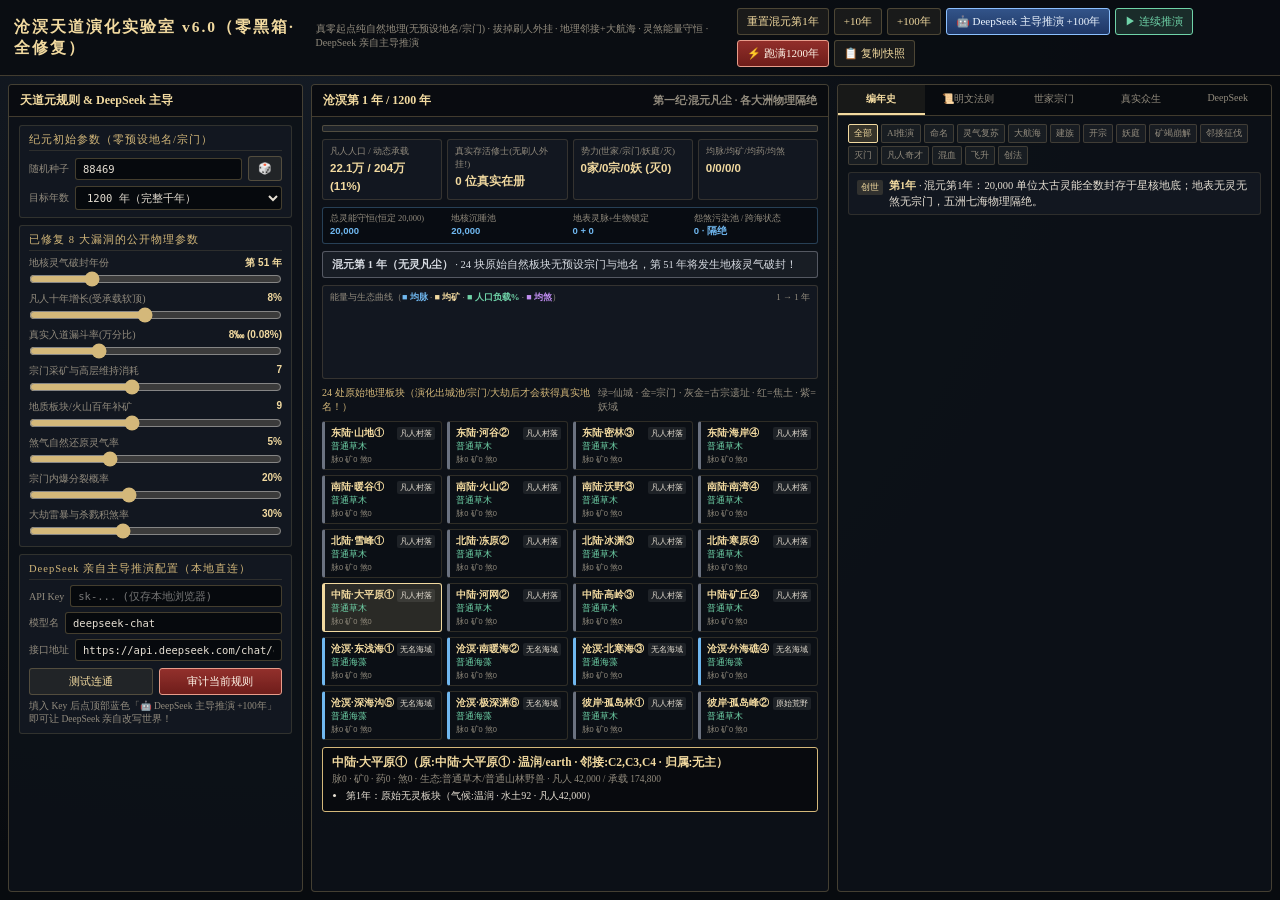
==== tiandao_lab.html @ 6bffe393 "Upgrade Tiandao Evolution Lab to v6.0: fix all 8 audited loopholes (zero preset landmarks, remove pe" ====
<!DOCTYPE html>
<html lang="zh-CN">
<head>
<meta charset="UTF-8" />
<meta name="viewport" content="width=device-width, initial-scale=1.0" />
<title>《沧溟界》天道演化实验室 v6.0 · 真零起点 · 全透明法则 · DeepSeek 亲自主导推演</title>
<style>
  :root {
    --bg:#080b0f; --panel:rgba(14,18,24,0.92); --card:rgba(20,25,34,0.86);
    --gold:#d4b87a; --gold-hi:#f2daa0; --jade:#6fd3a8; --red:#e06258;
    --blue:#70b8f0; --purple:#c28ef2; --text:#e6dfd3; --muted:#938c7e;
    --border:rgba(212,184,122,0.28);
  }
  * { box-sizing:border-box; margin:0; padding:0; }
  body {
    background:radial-gradient(circle at 20% 0%, #151c26 0%, #080b0f 65%);
    color:var(--text); font-family:"Songti SC","Noto Serif SC",-apple-system,BlinkMacSystemFont,serif;
    height:100vh; overflow:hidden; display:flex; flex-direction:column;
  }
  header {
    display:flex; align-items:center; justify-content:space-between; gap:10px;
    padding:8px 14px; background:rgba(10,13,18,0.96); border-bottom:1px solid var(--border); flex-shrink:0;
  }
  .brand { display:flex; align-items:baseline; gap:10px; }
  .brand h1 { font-size:15.5px; color:var(--gold-hi); letter-spacing:2px; font-weight:700; }
  .brand span { font-size:10px; color:var(--muted); }
  .top-controls { display:flex; align-items:center; gap:5px; flex-wrap:wrap; }
  button {
    font-family:inherit; cursor:pointer; border:1px solid var(--border);
    background:rgba(212,184,122,0.08); color:var(--gold-hi);
    padding:5px 9px; font-size:11px; transition:0.14s; border-radius:3px;
  }
  button:hover { background:rgba(212,184,122,0.22); border-color:var(--gold-hi); }
  button.primary { background:linear-gradient(180deg, rgba(168,52,46,0.86), rgba(118,30,26,0.92)); border-color:#e89c8a; color:#fff5e8; }
  button.jade { background:rgba(111,211,168,0.16); border-color:var(--jade); color:var(--jade); }
  button.ai-btn { background:linear-gradient(180deg, rgba(58,96,158,0.85), rgba(32,58,108,0.92)); border-color:#8cc0ff; color:#eef6ff; }

  .workspace { flex:1; min-height:0; display:grid; grid-template-columns:295px 1fr 435px; gap:8px; padding:8px; }
  .col { background:var(--panel); border:1px solid var(--border); border-radius:4px; display:flex; flex-direction:column; min-height:0; overflow:hidden; }
  .col-head {
    padding:7px 11px; border-bottom:1px solid var(--border); display:flex; justify-content:space-between; align-items:center;
    background:rgba(8,10,14,0.76); font-size:12px; color:var(--gold-hi); font-weight:600; flex-shrink:0;
  }
  .col-body { flex:1; min-height:0; overflow-y:auto; padding:8px 10px; display:flex; flex-direction:column; gap:7px; }
  .col-body::-webkit-scrollbar { width:4px; }
  .col-body::-webkit-scrollbar-thumb { background:rgba(212,184,122,0.35); }

  .ctrl-group { background:var(--card); border:1px solid rgba(212,184,122,0.16); padding:7px 9px; border-radius:3px; display:flex; flex-direction:column; gap:5px; }
  .ctrl-title { font-size:10.5px; color:var(--gold); letter-spacing:1px; border-bottom:1px solid rgba(212,184,122,0.14); padding-bottom:3px; }
  .row-inline { display:flex; gap:6px; align-items:center; }
  .row-inline label { font-size:10px; color:var(--muted); white-space:nowrap; }
  input[type="text"], input[type="password"], input[type="number"], select {
    width:100%; background:rgba(6,8,12,0.9); border:1px solid rgba(212,184,122,0.3);
    color:var(--text); padding:4px 7px; font-size:10.5px; border-radius:3px; font-family:monospace;
  }
  .slider-row { display:flex; flex-direction:column; gap:1px; }
  .slider-meta { display:flex; justify-content:space-between; font-size:10px; color:var(--muted); }
  .slider-meta b { color:var(--gold-hi); font-family:sans-serif; }
  input[type="range"] { width:100%; accent-color:var(--gold); cursor:pointer; }

  .prog-bar { height:7px; background:rgba(255,255,255,0.08); border:1px solid var(--border); border-radius:2px; overflow:hidden; }
  .prog-fill { height:100%; background:linear-gradient(90deg, #6b7280, #d4b87a, #6fd3a8, #c28ef2); transition:width 0.12s; }
  .kpi-grid { display:grid; grid-template-columns:repeat(4,1fr); gap:5px; }
  .kpi { background:var(--card); border:1px solid rgba(212,184,122,0.18); padding:5px 7px; border-radius:3px; }
  .kpi span { display:block; font-size:9px; color:var(--muted); }
  .kpi b { font-size:11.5px; color:var(--gold-hi); font-family:sans-serif; }
  .energy-bar {
    display:grid; grid-template-columns:repeat(4,1fr); gap:5px;
    background:rgba(8,12,18,0.82); border:1px solid rgba(112,184,240,0.3); padding:5px 7px; border-radius:3px; font-size:9.5px;
  }
  .energy-bar div span { color:var(--muted); font-size:8.5px; display:block; }
  .energy-bar div b { color:var(--blue); font-family:sans-serif; }
  .health-box {
    padding:5px 9px; border-radius:3px; font-size:10.5px; line-height:1.45;
    border:1px solid rgba(111,211,168,0.45); background:rgba(111,211,168,0.1); color:#bff2dc;
  }
  .health-box.era0 { border-color:rgba(160,165,175,0.45); background:rgba(90,95,105,0.16); color:#d8dce3; }

  .map-grid { display:grid; grid-template-columns:repeat(4,1fr); gap:5px; }
  .node-tile {
    background:rgba(12,16,22,0.9); border:1px solid rgba(212,184,122,0.18);
    border-left:3px solid #6b7280; padding:4px 6px; border-radius:3px; cursor:pointer; transition:0.12s;
  }
  .node-tile:hover, .node-tile.selected { border-color:var(--gold-hi); background:rgba(212,184,122,0.15); }
  .node-tile.st-immortal_city { border-left-color:#6fd3a8; }
  .node-tile.st-sect_peak { border-left-color:#f2daa0; }
  .node-tile.st-sect_ruin { border-left-color:#c2a060; background:rgba(78,62,38,0.32); }
  .node-tile.st-wasteland { border-left-color:#e06258; background:rgba(65,18,16,0.38); }
  .node-tile.st-beast_lair { border-left-color:#c28ef2; }
  .node-tile.st-ghost_domain { border-left-color:#6b7cff; background:rgba(24,28,62,0.42); }
  .node-tile.st-ocean_raw, .node-tile.st-ocean_port { border-left-color:#70b8f0; }
  .nt-top { display:flex; justify-content:space-between; align-items:center; gap:2px; }
  .nt-name { font-size:10px; font-weight:600; color:var(--gold-hi); white-space:nowrap; overflow:hidden; text-overflow:ellipsis; }
  .nt-stage { font-size:8px; padding:1px 3px; background:rgba(255,255,255,0.08); color:var(--text); border-radius:2px; flex-shrink:0; }
  .nt-owner { font-size:8.5px; color:var(--jade); margin-top:1px; white-space:nowrap; overflow:hidden; text-overflow:ellipsis; }
  .nt-stats { font-size:7.5px; color:var(--muted); margin-top:2px; font-family:sans-serif; }

  .node-inspector { background:rgba(8,10,14,0.94); border:1px solid var(--gold); padding:7px 9px; border-radius:3px; font-size:10.5px; }
  .node-inspector h4 { color:var(--gold-hi); margin-bottom:3px; font-size:11.5px; }
  .node-inspector ul { margin-left:14px; margin-top:3px; color:var(--text); line-height:1.45; font-size:10px; }

  .tabs { display:flex; border-bottom:1px solid var(--border); background:rgba(8,10,14,0.82); flex-shrink:0; }
  .tab { flex:1; padding:7px 2px; font-size:10px; text-align:center; cursor:pointer; color:var(--muted); border-bottom:2px solid transparent; transition:0.14s; }
  .tab.active { color:var(--gold-hi); border-bottom-color:var(--gold-hi); background:rgba(212,184,122,0.08); font-weight:600; }
  .filter-bar { display:flex; gap:3px; flex-wrap:wrap; }
  .pill { font-size:9px; padding:2px 5px; border-radius:2px; background:rgba(255,255,255,0.05); border:1px solid rgba(212,184,122,0.22); color:var(--muted); cursor:pointer; }
  .pill.active { background:rgba(212,184,122,0.2); color:var(--gold-hi); border-color:var(--gold-hi); }

  .log-item { background:var(--card); border:1px solid rgba(212,184,122,0.14); padding:5px 8px; border-radius:3px; font-size:10.5px; line-height:1.48; display:flex; gap:6px; align-items:flex-start; }
  .tag { font-size:8.5px; padding:1px 4px; border-radius:2px; background:rgba(212,184,122,0.16); color:var(--gold-hi); flex-shrink:0; margin-top:2px; }
  .tag.t-灭门, .tag.t-大劫, .tag.t-血祭, .tag.t-弑师, .tag.t-受骗, .tag.t-矿竭崩解 { background:rgba(224,98,88,0.26); color:#ffaaa3; }
  .tag.t-秘宝, .tag.t-创法, .tag.t-考古, .tag.t-混血, .tag.t-凡人奇才, .tag.t-煞变, .tag.t-AI推演 { background:rgba(194,142,242,0.24); color:#e2c2ff; }
  .tag.t-灵气复苏, .tag.t-建族, .tag.t-开宗, .tag.t-妖庭, .tag.t-飞升, .tag.t-大航海, .tag.t-命名 { background:rgba(111,211,168,0.24); color:#9ff2cf; }

  .fac-card { background:var(--card); border:1px solid rgba(212,184,122,0.2); padding:6px 8px; border-radius:3px; font-size:10px; }
  .fac-card.dead { opacity:0.48; border-style:dashed; }
  .fac-card h4 { color:var(--gold-hi); font-size:11px; display:flex; justify-content:space-between; gap:6px; }
  .fac-card p { color:var(--muted); margin-top:2px; line-height:1.45; }

  .rule-card { background:rgba(10,14,20,0.9); border:1px solid rgba(212,184,122,0.22); padding:7px 9px; border-radius:3px; font-size:10.5px; line-height:1.6; }
  .rule-card b { color:var(--gold-hi); }
  .ai-output { background:rgba(6,9,13,0.92); border:1px solid rgba(111,211,168,0.35); padding:8px 10px; border-radius:3px; font-size:11px; line-height:1.65; white-space:pre-wrap; color:#e8f5ef; }
  .chart-wrap { background:var(--card); border:1px solid rgba(212,184,122,0.18); padding:5px 7px; border-radius:3px; }
  .chart-head { display:flex; justify-content:space-between; font-size:9px; color:var(--muted); margin-bottom:3px; }
  .toast { position:fixed; bottom:14px; left:50%; transform:translateX(-50%); background:rgba(16,22,30,0.96); border:1px solid var(--jade); color:var(--jade); padding:6px 14px; border-radius:3px; font-size:11.5px; display:none; z-index:99; }
</style>
</head>
<body>
<header>
  <div class="brand">
    <h1>沧溟天道演化实验室 v6.0（零黑箱·全修复）</h1>
    <span>真零起点纯自然地理(无预设地名/宗门) · 拔掉刷人外挂 · 地理邻接+大航海 · 灵煞能量守恒 · DeepSeek 亲自主导推演</span>
  </div>
  <div class="top-controls">
    <button id="btn-reset">重置混元第1年</button>
    <button id="btn-step10">+10年</button>
    <button id="btn-step100">+100年</button>
    <button id="btn-ai-step" class="ai-btn">🤖 DeepSeek 主导推演 +100年</button>
    <button id="btn-play" class="jade">▶ 连续推演</button>
    <button id="btn-run-all" class="primary">⚡ 跑满1200年</button>
    <button id="btn-copy">📋 复制快照</button>
  </div>
</header>

<div class="workspace">
  <!-- LEFT: TRANSPARENT RULES & DEEPSEEK -->
  <div class="col">
    <div class="col-head"><span>天道元规则 & DeepSeek 主导</span></div>
    <div class="col-body">
      <div class="ctrl-group">
        <div class="ctrl-title">纪元初始参数（零预设地名/宗门）</div>
        <div class="row-inline">
          <label>随机种子</label>
          <input type="number" id="inp-seed" value="88469" />
          <button id="btn-rand-seed" style="flex-shrink:0;">🎲</button>
        </div>
        <div class="row-inline">
          <label>目标年数</label>
          <select id="inp-years">
            <option value="300">300 年</option>
            <option value="600">600 年</option>
            <option value="1200" selected>1200 年（完整千年）</option>
            <option value="2000">2000 年</option>
          </select>
        </div>
      </div>

      <div class="ctrl-group">
        <div class="ctrl-title">已修复 8 大漏洞的公开物理参数</div>
        <div class="slider-row">
          <div class="slider-meta"><span>地核灵气破封年份</span><b id="val-awake">第 51 年</b></div>
          <input type="range" id="sl-awake" min="20" max="150" step="10" value="50" />
        </div>
        <div class="slider-row">
          <div class="slider-meta"><span>凡人十年增长(受承载软顶)</span><b id="val-pop">8%</b></div>
          <input type="range" id="sl-pop" min="3" max="14" value="8" />
        </div>
        <div class="slider-row">
          <div class="slider-meta"><span>真实入道漏斗率(万分比)</span><b id="val-root">8‱ (0.08%)</b></div>
          <input type="range" id="sl-root" min="2" max="25" value="8" />
        </div>
        <div class="slider-row">
          <div class="slider-meta"><span>宗门采矿与高层维持消耗</span><b id="val-consume">7</b></div>
          <input type="range" id="sl-consume" min="3" max="13" value="7" />
        </div>
        <div class="slider-row">
          <div class="slider-meta"><span>地质板块/火山百年补矿</span><b id="val-regen">9</b></div>
          <input type="range" id="sl-regen" min="3" max="18" value="9" />
        </div>
        <div class="slider-row">
          <div class="slider-meta"><span>煞气自然还原灵气率</span><b id="val-heal">5%</b></div>
          <input type="range" id="sl-heal" min="1" max="14" value="5" />
        </div>
        <div class="slider-row">
          <div class="slider-meta"><span>宗门内爆分裂概率</span><b id="val-schism">20%</b></div>
          <input type="range" id="sl-schism" min="4" max="45" value="20" />
        </div>
        <div class="slider-row">
          <div class="slider-meta"><span>大劫雷暴与杀戮积煞率</span><b id="val-cata">30%</b></div>
          <input type="range" id="sl-cata" min="10" max="65" value="30" />
        </div>
      </div>

      <div class="ctrl-group">
        <div class="ctrl-title">DeepSeek 亲自主导推演配置（本地直连）</div>
        <div class="row-inline"><label>API Key</label><input type="password" id="ds-key" placeholder="sk-... (仅存本地浏览器)" /></div>
        <div class="row-inline"><label>模型名</label><input type="text" id="ds-model" value="deepseek-chat" /></div>
        <div class="row-inline"><label>接口地址</label><input type="text" id="ds-url" value="https://api.deepseek.com/chat/completions" /></div>
        <div class="row-inline" style="margin-top:2px;">
          <button id="btn-ds-test" style="flex:1;">测试连通</button>
          <button id="btn-ds-audit" class="primary" style="flex:1;">审计当前规则</button>
        </div>
        <div id="ds-status" style="font-size:9.5px;color:var(--muted);">填入 Key 后点顶部蓝色「🤖 DeepSeek 主导推演 +100年」即可让 DeepSeek 亲自改写世界！</div>
      </div>
    </div>
  </div>

  <!-- CENTER: ZERO-PRESET GEOGRAPHY & STRICT CONSERVATION -->
  <div class="col">
    <div class="col-head">
      <span id="hdr-year">混元第 1 年 / 1200 年</span>
      <span id="hdr-tide" style="font-size:10.5px;color:var(--muted);">第一纪·混元凡尘（大洲物理隔绝）</span>
    </div>
    <div class="col-body">
      <div class="prog-bar"><div class="prog-fill" id="prog-fill" style="width:0%"></div></div>
      <div class="kpi-grid">
        <div class="kpi"><span>凡人人口 / 动态承载</span><b id="kpi-pop">-</b></div>
        <div class="kpi"><span>真实存活修士(无刷人外挂!)</span><b id="kpi-cult">0 人</b></div>
        <div class="kpi"><span>势力(世家/宗门/妖庭/灭)</span><b id="kpi-fac">0/0/0/0</b></div>
        <div class="kpi"><span>均脉/均矿/均药/均煞</span><b id="kpi-res">0/0/0/0</b></div>
      </div>
      <div class="energy-bar">
        <div><span>总灵能守恒(恒定 20,000)</span><b id="en-total">20,000</b></div>
        <div><span>地核沉睡池</span><b id="en-core">20,000</b></div>
        <div><span>地表灵脉+生物锁定</span><b id="en-surf">0 + 0</b></div>
        <div><span>怨煞污染池 / 跨海状态</span><b id="en-sha">0 · 隔绝</b></div>
      </div>
      <div class="health-box era0" id="health-box">混元第 1 年：24 块未命名原始自然地理板块。无宗门、无世家、无修仙地名、无灵气、无煞气——所有地名与文明将在演化中自然诞生！</div>

      <div class="chart-wrap">
        <div class="chart-head">
          <span>能量与生态曲线（<b style="color:var(--blue)">■ 均脉</b> · <b style="color:var(--gold-hi)">■ 均矿</b> · <b style="color:var(--jade)">■ 人口负载%</b> · <b style="color:var(--purple)">■ 均煞</b>）</span>
          <span id="chart-span">1 → 1200年</span>
        </div>
        <svg id="trend-svg" viewBox="0 0 600 72" style="width:100%;height:66px;display:block;"></svg>
      </div>

      <div style="font-size:10px;color:var(--gold);display:flex;justify-content:space-between;">
        <span>24 处原始地理板块（演化出城池/宗门/大劫后才会获得真实地名！）</span>
        <span style="color:var(--muted);">绿=仙城 · 金=宗门 · 灰金=古宗遗址 · 红=焦土 · 紫=妖域</span>
      </div>
      <div class="map-grid" id="map-grid"></div>
      <div class="node-inspector" id="node-inspector">点击上方任意原始地理板块，查看其气候、邻接板块、五元数值与演变碑文。</div>
    </div>
  </div>

  <!-- RIGHT: 5 TABS INCLUDING TRANSPARENT LAWS -->
  <div class="col">
    <div class="tabs" id="right-tabs">
      <div class="tab active" data-tab="chronicle">编年史</div>
      <div class="tab" data-tab="rules">📜明文法则</div>
      <div class="tab" data-tab="factions">世家宗门</div>
      <div class="tab" data-tab="people">真实众生</div>
      <div class="tab" data-tab="ai">DeepSeek</div>
    </div>
    <div class="col-body" id="right-body"></div>
  </div>
</div>
<div class="toast" id="toast"></div>

<script>
function makeRng(seed) {
  let a = (Number(seed) || 88469) >>> 0;
  return {
    next() {
      a |= 0; a = a + 0x6D2B79F5 | 0;
      let t = Math.imul(a ^ a >>> 15, 1 | a);
      t = t + Math.imul(t ^ t >>> 7, 61 | t) ^ t;
      return ((t ^ t >>> 14) >>> 0) / 4294967296;
    },
    int(lo, hi) { return lo + Math.floor(this.next() * (hi - lo + 1)); },
    pick(arr) { return arr[Math.floor(this.next() * arr.length)]; }
  };
}

const SURNAMES = ['苏','叶','顾','裴','崔','卢','姬','萧','宁','楚','洛','沈','温','燕','钟离','司空','澹台','独孤','公孙','慕容','敖','白','谢','秦'];
const GIVEN_A  = ['玄','清','云','寒','星','长','无','千','苍','惊','忘','明','孤','流','断','焚','归','太','紫','青'];
const GIVEN_B  = ['尘','歌','霜','舟','渊','河','涯','鸿','月','风','雪','鹤','松','竹','澜','冥','霄','离','微','玉'];

// 严格按地形气候五行绑定的命名定律（彻底杜绝“火山建寒宫”“海族建青丘”穿帮！）
const GEO_SECT_LAWS = {
  fire:  [['赤炎','焚天','地火','祝融','丹鼎','玄火'], ['丹谷','火宗','炼体殿','药王山']],
  ice:   [['凛冬','玄冰','北冥','寒霜','飞雪','太阴'], ['剑冢','寒宫','冰渊阁','雪原宗']],
  wood:  [['青木','百草','青冥','苍梧','云梦','碧海'], ['剑宗','药阁','道门','合欢宫']],
  earth: [['玄黄','钧天','镇岳','太初','玉虚','天枢'], ['圣宗','道庭','剑阁','仙门']],
  ocean: [['沧溟','深渊','定海','东海','覆海','鲸吞'], ['海族龙庭','水府','沧海盟','玄鳌宫']],
  sha:   [['九幽','血煞','黄泉','森罗','冥渊','天魔'], ['魔宫','鬼宗','圣教','冥殿']]
};

const POLICIES = [
  { id:'expand', name:'强硬扩土' }, { id:'trade', name:'务实通商' },
  { id:'turtle', name:'韬光养晦' }, { id:'charm', name:'纵情合纵' }, { id:'purge', name:'铁血肃清' }
];
const STAGE_CN = {
  raw_nature:'原始荒野', village:'凡人村落', town:'聚落坊镇', immortal_city:'仙凡巨城',
  sect_peak:'开山祖地', sect_ruin:'古宗遗址', beast_lair:'妖兽领地', wasteland:'劫雷焦土',
  ghost_domain:'怨煞鬼域', ocean_raw:'无名海域', ocean_port:'海族/商港'
};
const REALMS = [
  { idx:0, name:'炼气', maxAge:95,   need:90,   lockE:2,   fert:0.55 },
  { idx:1, name:'筑基', maxAge:150,  need:200,  lockE:8,   fert:0.35 },
  { idx:2, name:'金丹', maxAge:260,  need:420,  lockE:30,  fert:0.15 },
  { idx:3, name:'元婴', maxAge:420,  need:820,  lockE:110, fert:0.04 },
  { idx:4, name:'化神', maxAge:680,  need:1600, lockE:320, fert:0.01 },
  { idx:5, name:'合道', maxAge:1100, need:3200, lockE:900, fert:0.002 }
];
const ORIGINS = [
  { name:'寒门孤儿', mod:{ yi:10, ren:-10, ao:-25, cheng:-20 }, iqB:8, eqB:4, daoB:0 },
  { name:'凡俗商贾', mod:{ yi:-30, kuang:-20, cheng:-25 }, iqB:14, eqB:18, daoB:-8 },
  { name:'部落猎户', mod:{ kuang:15, cheng:25, pan:15 }, iqB:0, eqB:-10, daoB:10 },
  { name:'书香寒士', mod:{ yi:25, ren:20, cheng:20, dao:15 }, iqB:16, eqB:6, daoB:10 },
  { name:'世家子弟', mod:{ ao:28, dao:-12, pan:-15 }, iqB:6, eqB:12, daoB:8 },
  { name:'海岛渔民', mod:{ kuang:10, yi:10, cheng:10 }, iqB:4, eqB:6, daoB:6 }
];

// 真·零起点纯自然地理板块（无任何修仙地名！附带严格地理邻接 neighbors[]）
// [id, rawGeoName, region, climate, elem, arable, initPop, isSea, neighbors]
const RAW_PLATES = [
  // 东陆 (4)
  ['E1','东陆·山地①','east','温润','wood',52,6000,false,['E2','E3']],
  ['E2','东陆·河谷②','east','温润','wood',86,18000,false,['E1','E3','E4']],
  ['E3','东陆·密林③','east','温润','wood',38,2000,false,['E1','E2','E4']],
  ['E4','东陆·海岸④','east','温润','wood',74,16000,false,['E2','E3','O1']],
  // 南陆 (4)
  ['S1','南陆·暖谷①','south','湿热','fire',68,8000,false,['S2','S3']],
  ['S2','南陆·火山②','south','炽热','fire',18,1200,false,['S1','S3','S4']],
  ['S3','南陆·沃野③','south','湿热','earth',84,20000,false,['S1','S2','S4']],
  ['S4','南陆·南湾④','south','湿热','fire',66,15000,false,['S2','S3','O2']],
  // 北陆 (4)
  ['N1','北陆·雪峰①','north','极寒','ice',16,1500,false,['N2','N3']],
  ['N2','北陆·冻原②','north','极寒','ice',24,3000,false,['N1','N3','N4']],
  ['N3','北陆·冰渊③','north','极寒','ice',12,800,false,['N1','N2','N4']],
  ['N4','北陆·寒原④','north','苦寒','ice',46,12000,false,['N2','N3','O3']],
  // 中陆 (4)
  ['C1','中陆·大平原①','central','温润','earth',92,42000,false,['C2','C3','C4']],
  ['C2','中陆·河网②','central','温润','earth',88,36000,false,['C1','C3','C4']],
  ['C3','中陆·高岭③','central','温润','earth',52,9000,false,['C1','C2','C4']],
  ['C4','中陆·矿丘④','central','干冷','earth',42,11000,false,['C1','C2','C3','O1']],
  // 72% 沧溟大洋 (6)
  ['O1','沧溟·东浅海①','ocean','海风','ocean',48,8000,true,['E4','C4','O2','O4']],
  ['O2','沧溟·南暖海②','ocean','暖海','ocean',42,6000,true,['S4','O1','O5']],
  ['O3','沧溟·北寒海③','ocean','寒海','ocean',22,2000,true,['N4','O4','O5']],
  ['O4','沧溟·外海礁④','ocean','暴海','ocean',10,0,true,['O1','O3','O5','O6']],
  ['O5','沧溟·深海沟⑤','ocean','深海','ocean',4,0,true,['O2','O3','O4','O6']],
  ['O6','沧溟·极深渊⑥','ocean','极渊','ocean',2,0,true,['O4','O5','Y1']],
  // 黑水洋彼岸孤洲 (2)
  ['Y1','彼岸·孤岛林①','yingzhou','温润','wood',70,3000,false,['O6','Y2']],
  ['Y2','彼岸·孤岛峰②','yingzhou','雷暴','earth',14,0,false,['Y1']]
];

let SIM = null;
let playTimer = null;
let selectedNodeId = 'C1';
let activeTab = 'chronicle';
let logFilter = 'ALL';
let aiLogs = [];

function toast(msg) {
  const t = document.getElementById('toast');
  t.textContent = msg; t.style.display = 'block';
  setTimeout(() => { t.style.display = 'none'; }, 2400);
}
function getLaws() {
  return {
    awakeYear: Number(document.getElementById('sl-awake').value) + 1,
    popGrowth: Number(document.getElementById('sl-pop').value) / 100,
    entryRate: Number(document.getElementById('sl-root').value) / 10000, // 万分比真实入道漏斗！
    consume: Number(document.getElementById('sl-consume').value),
    regenSurge: Number(document.getElementById('sl-regen').value),
    shaPurify: Number(document.getElementById('sl-heal').value) / 100,
    schism: Number(document.getElementById('sl-schism').value) / 100,
    cata: Number(document.getElementById('sl-cata').value) / 100
  };
}
function genName(rng, forceS) { return (forceS || rng.pick(SURNAMES)) + rng.pick(GIVEN_A) + (rng.next() < 0.78 ? rng.pick(GIVEN_B) : ''); }
function genGeoSectName(rng, elemKey, used) {
  const [preL, sufL] = GEO_SECT_LAWS[elemKey] || GEO_SECT_LAWS.earth;
  for (let i = 0; i < 35; i++) {
    const pre = rng.pick(preL);
    const good = sufL.filter(s => ![...pre].some(ch => s.includes(ch)));
    const cand = pre + rng.pick(good.length ? good : sufL);
    if (!used.has(cand)) { used.add(cand); return cand; }
  }
  return rng.pick(preL) + '新宗';
}
function genPersonality(rng, m = {}) {
  const cl = v => Math.max(-100, Math.min(100, v));
  return {
    yi:cl(rng.int(-80,80)+(m.yi||0)), kuang:cl(rng.int(-80,80)+(m.kuang||0)),
    ren:cl(rng.int(-80,80)+(m.ren||0)), chi:cl(rng.int(-80,80)+(m.chi||0)),
    ao:cl(rng.int(-80,80)+(m.ao||0)), dao:cl(rng.int(-80,80)+(m.dao||0)),
    cheng:cl(rng.int(-80,80)+(m.cheng||0)), pan:cl(rng.int(-80,80)+(m.pan||0))
  };
}
function describePers(p) {
  return [
    p.yi>=25?'重义':(p.yi<=-25?'功利':'中庸'),
    p.kuang>=25?'狂进':(p.kuang<=-25?'苟道':'稳健'),
    p.ren>=25?'仁慈':(p.ren<=-25?'狠辣':'冷峻'),
    p.ao>=25?'刚烈':(p.ao<=-25?'隐忍':'沉静'),
    p.cheng>=25?'赤诚':(p.cheng<=-25?'多疑':'审慎')
  ].join('·');
}
function addMemory(c, year, text, mut = {}) {
  c.memories = c.memories || [];
  c.memories.unshift(`第${year}年：${text}`);
  if (c.memories.length > 6) c.memories.length = 6;
  Object.entries(mut).forEach(([k, d]) => { if (c.p && typeof c.p[k] === 'number') c.p[k] = Math.max(-100, Math.min(100, c.p[k] + d)); });
  c.persLabel = describePers(c.p);
}

function spawnPerson(rng, seq, nd, opts = {}) {
  const orig = opts.origin || rng.pick(ORIGINS);
  const cl = v => Math.max(8, Math.min(100, v));
  const iq = cl(rng.int(22, 92) + (orig.iqB || 0));
  const eq = cl(rng.int(18, 92) + (orig.eqB || 0));
  const daoWit = cl(rng.int(18, 95) + (orig.daoB || 0));
  const species = opts.species || '人族';
  const isMortal = opts.isMortal !== undefined ? opts.isMortal : true;
  const rootScore = isMortal ? 0 : (opts.rootScore || rng.int(20, 96));
  const talentRank = isMortal ? -1 : (rootScore >= 86 ? 2 : (rootScore >= 55 ? 1 : 0));
  const speed = isMortal ? 0 : (opts.speed || +((talentRank === 2 ? 1.85 : (talentRank === 1 ? 1.1 : 0.6)) * (0.6 + daoWit / 110)).toFixed(2));
  const rIdx = isMortal ? -1 : (opts.realmIdx !== undefined ? opts.realmIdx : 0);
  const rDef = rIdx >= 0 ? REALMS[rIdx] : { name:'凡人', maxAge:70, need:9999, lockE:0, fert:0.85 };
  const p = opts.pers || genPersonality(rng, orig.mod);
  const name = opts.name || genName(rng, opts.surname);
  return {
    id:'c_'+seq, name, surname:name[0], species, origin:orig.name, isMortal, iq, eq, daoWit,
    rootScore, talentRank, speed,
    factionId:opts.factionId || null, factionName:opts.factionName || (isMortal ? '凡尘部落' : `${species}散修`),
    patronFaction:null, locId:nd.id, realmIdx:rIdx, exp:0, wealth:rng.int(10, 60),
    age:opts.age !== undefined ? opts.age : rng.int(16, 30),
    maxAge:Math.round(rDef.maxAge * ((species==='陆妖'||species==='海族') ? 1.6 : (species==='半妖异胎' ? 1.5 : 1.0))),
    p, persLabel:describePers(p), isEvil:false, spouseId:null, spouseName:null,
    masterId:null, masterName:null, disciples:0, children:0, rootChildren:0, artBonus:1.0, ownedArt:null,
    memories:opts.memories || [`初入世：${orig.name}出身，生于【${nd.name}】`],
    alive:true, motive:isMortal ? '凡尘营生' : '初感应灵气', hybridTrait:opts.hybridTrait || null
  };
}

function initSim() {
  stopPlay();
  const seed = Number(document.getElementById('inp-seed').value) || 88469;
  const maxYears = Number(document.getElementById('inp-years').value) || 1200;
  const rng = makeRng(seed);

  // 第 1 年：纯未命名原始地理板块！所有灵能(20,000)封存于地核沉睡池！
  const nodes = RAW_PLATES.map(b => ({
    id:b[0], rawName:b[1], name:b[1], named:false, region:b[2], climate:b[3], elem:b[4],
    leyline:0, arable:b[5], mineral:0, herb:0, sha:0,
    flora:b[7] ? '普通海藻' : '普通草木', fauna:b[7] ? '普通深海鱼群' : '普通山林野兽',
    pop:b[6], isSea:b[7], neighbors:b[8],
    stage:b[7] ? 'ocean_raw' : (b[6] > 0 ? 'village' : 'raw_nature'),
    owner:null, ruinAge:0, mortalRespect:10, vault:[],
    history:[`第1年：原始无灵板块（气候:${b[3]} · 水土${b[5]} · 凡人${b[6].toLocaleString()}）`]
  }));
  const nodeMap = Object.fromEntries(nodes.map(n => [n.id, n]));

  // 初始仅生成 12 名真实凡人（无刷人外挂！）
  const people = [];
  const popNodes = nodes.filter(n => n.pop > 0);
  for (let i = 1; i <= 12; i++) people.push(spawnPerson(rng, i, rng.pick(popNodes), { species:'人族', isMortal:true }));

  SIM = {
    seed, maxYears, year:1, rng, used:new Set(),
    awakened:false, seaTechUnlocked:false, eraName:'第一纪·混元凡尘',
    totalEnergy:20000, coreEnergy:20000, // 绝对守恒总灵能池！
    nodes, nodeMap, factions:[], dip:{}, people, seq:13,
    relicDisc:{ locId:null, holderId:null, heldYears:0, idleYears:0 },
    relics:[], createdArts:[],
    stats:{ marriages:0, births:0, rootBirths:0, hybrids:0, mentors:0, betrayals:0, archaeo:0, ascensions:0, clansBorn:0, sectsBorn:0, yaoCourtsBorn:0 },
    chronicles:[{ year:1, tag:'创世', text:'混元第1年：20,000 单位太古灵能全数封存于星核地底；地表无灵无煞无宗门，五洲七海物理隔绝。' }],
    historyMetrics:[]
  };
  recordMetric();
  renderAll();
}

function getNodeCap(nd) {
  return Math.max(6000, Math.round((nd.arable / 100) * 190000 * (nd.stage === 'immortal_city' ? 2.4 : (nd.stage === 'town' ? 1.35 : 1.0))));
}

function calcConservation() {
  const locked = SIM.people.filter(c => c.alive && c.realmIdx >= 0).reduce((s,c) => s + (REALMS[c.realmIdx]?.lockE || 1), 0);
  const shaE = Math.round(SIM.nodes.reduce((s,n) => s + n.sha, 0) * 3.5);
  const surfE = Math.max(0, SIM.totalEnergy - SIM.coreEnergy - locked - shaE);
  return { total:SIM.totalEnergy, core:SIM.coreEnergy, surf:surfE, locked, shaE };
}

function recordMetric() {
  const n = SIM.nodes;
  const totalPop = n.reduce((s,x)=>s+x.pop, 0);
  const totalCap = n.reduce((s,x)=>s+getNodeCap(x), 0);
  const aliveP = SIM.people.filter(c=>c.alive);
  const aliveCult = aliveP.filter(c=>!c.isMortal);
  const aliveF = SIM.factions.filter(f=>f.alive);
  const en = calcConservation();

  SIM.historyMetrics.push({
    year:SIM.year, pop:totalPop, cap:totalCap, popLoadPct:Math.min(100, Math.round((totalPop / Math.max(1, totalCap)) * 100)),
    cultCount:aliveCult.length,
    clans:aliveF.filter(f=>f.kind==='clan').length,
    sects:aliveF.filter(f=>f.kind==='sect').length,
    yaoCourts:aliveF.filter(f=>f.kind==='yao_court').length,
    deadFac:SIM.factions.length - aliveF.length,
    avgLey:+(n.reduce((s,x)=>s+x.leyline, 0) / n.length).toFixed(1),
    avgMin:+(n.reduce((s,x)=>s+x.mineral, 0) / n.length).toFixed(1),
    avgHerb:+(n.reduce((s,x)=>s+x.herb, 0) / n.length).toFixed(1),
    avgSha:+(n.reduce((s,x)=>s+x.sha, 0) / n.length).toFixed(1),
    en
  });
}

// 动态命名未命名板块（只在真实发生聚落/开宗/大劫事件时才命名！）
function namePlateIfRaw(nd, newName, yr, reason) {
  if (nd.named) return;
  nd.name = newName; nd.named = true;
  nd.history.push(`第${yr}年：因【${reason}】，原「${nd.rawName}」正式得名【${newName}】！`);
}

function stepDecade() {
  if (!SIM || SIM.year >= SIM.maxYears) { stopPlay(); return; }
  SIM.year = Math.min(SIM.maxYears, SIM.year + 10);
  const yr = SIM.year;
  const rng = SIM.rng;
  const laws = getLaws();
  const log = (tag, text) => SIM.chronicles.unshift({ year:yr, tag, text });

  // ===== 1. 地核破封喷涌（严格守恒：从 coreEnergy 释放到地表！） =====
  if (!SIM.awakened && yr >= laws.awakeYear) {
    SIM.awakened = true;
    SIM.eraName = '第二纪·地核破封万物觉醒';
    const release = 14000;
    SIM.coreEnergy -= release;
    SIM.nodes.forEach(nd => {
      const burst = rng.int(35, 88);
      nd.leyline = burst;
      nd.mineral = rng.int(40, 92);
      nd.herb = nd.arable > 20 ? rng.int(35, 88) : rng.int(15, 50);
      nd.flora = nd.isSea ? '初生海灵草' : '初生灵草灵木';
      nd.fauna = nd.isSea ? '觉醒海妖群' : '觉醒山林妖兽';
      nd.history.push(`第${yr}年：地核灵气破封涌出（灵脉${nd.leyline}/矿${nd.mineral}），草木生灵、野兽开智！`);
    });
    // 天地唯一【造化轮回盘】随地核裂变首次现世
    const discNd = rng.pick(SIM.nodes);
    SIM.relicDisc = { locId:discNd.id, holderId:null, heldYears:0, idleYears:0 };
    log('灵气复苏', `【地核破封】沧溟第${yr}年！星核封存的 14,000 单位太古灵能涌入地表，草木生灵、山海野兽开智，凡人按 ${(laws.entryRate*100).toFixed(2)}% 真实入道漏斗诞生首批散修！`);
  }

  // ===== 2. 地格物理演化：冷暖饥寒 + Logistic 承载 + 双向灵煞循环 + 地质补矿 =====
  const en = calcConservation();
  SIM.nodes.forEach(nd => {
    const cap = getNodeCap(nd);
    const ownerF = nd.owner ? SIM.factions.find(f => f.id === nd.owner && f.alive) : null;

    if (nd.pop > 0) {
      if (!SIM.awakened && (nd.climate === '极寒' || nd.climate === '苦寒') && rng.next() < 0.20) {
        const lost = Math.round(nd.pop * 0.14);
        nd.pop -= lost; nd.history.push(`第${yr}年：严寒冻灾折损凡人 ${lost.toLocaleString()} 口。`);
      } else if (nd.sha >= 55) {
        nd.pop = Math.max(0, Math.round(nd.pop * (1 - (nd.sha - 45) * 0.008)));
        nd.mortalRespect = Math.max(-100, nd.mortalRespect - 10);
      } else {
        const load = nd.pop / Math.max(1, cap);
        nd.pop = Math.max(0, Math.round(nd.pop * (1 + laws.popGrowth * (1 - load))));
        if (ownerF && nd.sha < 25) {
          nd.arable = Math.min(98, nd.arable + 1);
          nd.mortalRespect = Math.min(100, nd.mortalRespect + (ownerF.p.ren >= 0 ? 4 : -2));
        }
      }
      if (nd.stage === 'village' && nd.pop >= 32000) {
        nd.stage = 'town';
        namePlateIfRaw(nd, rng.pick(['青禾','云帆','洛水','南离','霜雪','长乐']) + '镇', yr, '凡人繁衍成镇');
      } else if (nd.stage === 'town' && nd.pop >= 120000 && nd.arable >= 52) {
        nd.stage = 'immortal_city';
        namePlateIfRaw(nd, rng.pick(['钧天','万川','太安','临海','天都']) + '城', yr, '人口破十二万升格巨城');
      }
    }

    if (!SIM.awakened) return;

    // 灵矿开采与百年地质/火山补矿（彻底解决千年矿归零！）
    const geoRegen = (yr % 100 === 0 && rng.next() < 0.55) ? rng.int(12, 24) : rng.int(1, Math.max(2, Math.floor(laws.regenSurge * 0.35)));
    if (ownerF) {
      const disc = (ownerF.policyId==='turtle'||ownerF.policyId==='trade') ? 2 : 0;
      nd.mineral = Math.max(0, Math.min(98, nd.mineral - Math.max(2, laws.consume - disc) + geoRegen));
      nd.herb = Math.max(2, Math.min(98, nd.herb - rng.int(2, 4) + (nd.sha < 38 ? rng.int(2, 5) : 0)));
    } else {
      nd.mineral = Math.min(98, nd.mineral + geoRegen + 1);
      nd.herb = nd.sha < 40 ? Math.min(98, nd.herb + rng.int(2, 5)) : Math.max(0, nd.herb - 4);
    }

    // 灵煞双向守恒循环：煞气按 shaPurify 缓慢还原为纯净地脉灵气！
    if (nd.sha > 0) {
      const purified = Math.max(1, Math.round(nd.sha * laws.shaPurify * 2.2));
      nd.sha = Math.max(0, nd.sha - purified);
      nd.leyline = Math.min(98, nd.leyline + Math.floor(purified * 0.3));
    }

    // 煞气二次异变草木与野兽
    if (nd.sha >= 55 && nd.flora !== '毒瘴魔花') {
      nd.flora = '毒瘴魔花'; nd.fauna = nd.isSea ? '嗜血海魔' : '吸煞凶妖';
      nd.history.push(`第${yr}年：怨煞(${nd.sha})侵蚀，灵草化魔花、野兽化凶妖！`);
    } else if (nd.sha < 20 && nd.flora === '毒瘴魔花') {
      nd.flora = '复苏灵草'; nd.fauna = nd.isSea ? '觉醒海妖群' : '觉醒灵兽';
    }

    // 妖兽吃人抢地（真实物种食物链生存博弈！）
    if (nd.stage === 'beast_lair' && nd.pop > 1500 && !ownerF) {
      const eaten = Math.round(nd.pop * 0.15);
      nd.pop = Math.max(0, nd.pop - eaten);
      nd.sha = Math.min(96, nd.sha + 4);
    }
    // 遗址 50 年生态共生
    if (nd.stage === 'sect_ruin') {
      nd.ruinAge = (nd.ruinAge || 0) + 10;
      if (nd.ruinAge >= 50 && rng.next() < 0.26) nd.stage = nd.sha >= 45 ? 'ghost_domain' : 'beast_lair';
    }
  });

  // ===== 3. 拔掉“无限刷人外挂”！真实由凡人人口 × 入道漏斗率 + 修士婚恋遗传诞生新修士！ =====
  const newPeople = [];
  if (SIM.awakened) {
    // A) 凡人真实入道漏斗（无外挂！若凡人绝种，新修士产出立刻归零！）
    const totalMortalPop = SIM.nodes.reduce((s,n)=>s+n.pop, 0);
    const decadeBirths = totalMortalPop * 0.22; // 10年约出生人口基数的 22%
    const avgSha = SIM.nodes.reduce((s,n)=>s+n.sha, 0) / SIM.nodes.length;
    const rawNewCult = Math.round(decadeBirths * laws.entryRate * Math.max(0.2, 1.15 - avgSha / 95));
    // 为保持浏览器流畅，以每 1 名代表个体象征一批同代修士（最多每十年新增 10 名入册天骄/散修，绝不强行补齐！）
    const spawnCap = Math.min(10, Math.floor(rawNewCult / 45));
    const popNodes = SIM.nodes.filter(n => n.pop >= 2000 && !n.isSea);
    for (let i = 0; i < spawnCap && popNodes.length && SIM.people.length + newPeople.length < 110; i++) {
      const nd = rng.pick(popNodes);
      const rs = rng.next() < 0.72 ? rng.int(18, 54) : (rng.next() < 0.88 ? rng.int(55, 85) : rng.int(86, 100));
      const aliveHumanF = SIM.factions.filter(f => f.alive && f.kind !== 'yao_court' && f.region === nd.region);
      const joinF = aliveHumanF.length && rs >= 55 && rng.next() < 0.6 ? rng.pick(aliveHumanF) : null;
      newPeople.push(spawnPerson(rng, SIM.seq++, nd, { species:'人族', isMortal:false, rootScore:rs, factionId:joinF?.id, factionName:joinF?.name }));
    }
    // B) 山海自然开智妖族 & 高煞自然孕育鬼魔（同样无硬刷外挂！）
    const wildSea = SIM.nodes.filter(n => n.isSea && n.leyline >= 40);
    if (wildSea.length && rng.next() < 0.55 && SIM.people.length + newPeople.length < 110) {
      newPeople.push(spawnPerson(rng, SIM.seq++, rng.pick(wildSea), { species:'海族', isMortal:false, rootScore:rng.int(45,94) }));
    }
    const wildLand = SIM.nodes.filter(n => !n.isSea && n.leyline >= 45 && !n.owner);
    if (wildLand.length && rng.next() < 0.45 && SIM.people.length + newPeople.length < 110) {
      newPeople.push(spawnPerson(rng, SIM.seq++, rng.pick(wildLand), { species:'陆妖', isMortal:false, rootScore:rng.int(45,94) }));
    }
    const highShaN = SIM.nodes.filter(n => n.sha >= 55);
    if (highShaN.length && rng.next() < 0.40 && SIM.people.length + newPeople.length < 110) {
      newPeople.push(spawnPerson(rng, SIM.seq++, rng.pick(highShaN), { species:'鬼魔', isMortal:false, rootScore:rng.int(48,92) }));
    }
  }

  // ===== 4. 活人个体演化：修行、大航海解锁、建族/开宗/立妖庭（严格按地理五行命名！）、婚恋遗传、轮回盘怀璧其罪 =====
  const surfRatio = en.surf / Math.max(1, SIM.totalEnergy - SIM.coreEnergy);
  SIM.people.forEach(c => {
    if (!c.alive) return;
    c.age += 10;
    const nd = SIM.nodeMap[c.locId] || SIM.nodes[0];

    if (c.isMortal) {
      // 无灵根凡人奇才：必须依附当地在世宗门/世家充当大掌柜/军师，以利益绑定保命！
      if ((c.iq >= 78 || c.eq >= 78) && !c.mortalFame) {
        const localF = SIM.factions.find(f => f.alive && f.id === nd.owner);
        if (localF) {
          c.patronFaction = localF.name; c.mortalFame = true;
          addMemory(c, yr, `以凡人鬼才(IQ:${c.iq})替【${localF.name}】掌管凡俗财赋与药材商路`, { ao:15 });
          log('凡人奇才', `无灵根凡人【${c.name}】(IQ:${c.iq}/EQ:${c.eq})成为【${localF.name}】大管家，凭利益绑定获金丹护持，掌控一域商路！`);
        }
      }
      if (c.age >= c.maxAge) c.alive = false;
      return;
    }

    // 真实修行（受守恒公共灵能池比例 surfRatio 制约！）
    const envMul = (c.isEvil || c.species === '鬼魔') ? (1 + nd.sha / 120) : (0.45 + (nd.leyline / 100) * (0.6 + surfRatio * 0.6));
    c.exp += Math.round(52 * c.speed * envMul * (c.masterId ? 1.25 : 1.0) * c.artBonus);
    if (c.age / c.maxAge >= 0.80 && c.p.ren < 5 && rng.next() < 0.30) c.isEvil = true;

    // 破境（严格陡峭淘汰率！）
    const curR = REALMS[c.realmIdx], nextR = REALMS[c.realmIdx + 1];
    if (nextR && c.exp >= curR.need && (nd.leyline >= 30 || c.realmIdx < 1)) {
      c.exp -= curR.need;
      const basePass = c.realmIdx === 0 ? 0.38 : (c.realmIdx === 1 ? 0.30 : (c.realmIdx === 2 ? 0.22 : 0.16));
      const passProb = Math.min(0.82, basePass * (c.talentRank === 2 ? 2.2 : (c.talentRank === 1 ? 1.35 : 0.75)));
      if (rng.next() < passProb) {
        c.realmIdx++;
        c.maxAge = Math.round(nextR.maxAge * ((c.species==='陆妖'||c.species==='海族') ? 1.6 : (c.species==='半妖异胎' ? 1.5 : 1.0)));
        // 首次诞生元婴大能 → 解锁【跨海大连通纪元】！
        if (c.realmIdx >= 3 && !SIM.seaTechUnlocked) {
          SIM.seaTechUnlocked = true;
          log('大航海', `【五洲大连通】第${yr}年，【${c.name}】首破元婴御空渡海，跨洋灵舟术随之传开，孤立百年的五洲七海正式连通碰撞！`);
        }
      } else if (c.realmIdx >= 2 && rng.next() < 0.40) c.alive = false;
    } else if (!nextR && c.exp >= curR.need && rng.next() < 0.22) {
      // 【天道紫霄驱逐律】：超载者必被驱逐飞升或劈死化道，绝不炸档！
      c.alive = false; SIM.stats.ascensions++;
      nd.leyline = Math.min(98, nd.leyline + 12);
      log('飞升', `【紫霄驱逐·白日飞升】合道圣君【${c.name}】证道【万道真仙】触及界域上限，天道降雷强开界壁，其撕裂虚空飞升仙界！`);
    }

    // 婚恋与 6 档遗传生育
    if (!c.spouseId && c.age >= 20 && c.species !== '鬼魔' && rng.next() < 0.10) {
      const pt = SIM.people.find(x => x.alive && !x.spouseId && x.id !== c.id && x.age >= 20 && x.species !== '鬼魔' && x.locId === c.locId);
      if (pt) { c.spouseId = pt.id; c.spouseName = pt.name; pt.spouseId = c.id; pt.spouseName = c.name; SIM.stats.marriages++; }
    }
    if (c.spouseId && c.children < 3 && nd.sha < 50) {
      const sp = SIM.people.find(x => x.id === c.spouseId && x.alive);
      if (sp) {
        const cross = c.species !== sp.species;
        const prob = cross ? 0.005 : (Math.min(REALMS[c.realmIdx]?.fert??0.8, REALMS[sp.realmIdx]?.fert??0.8) * 0.35);
        if (rng.next() < prob && newPeople.length < 14) {
          c.children++; sp.children++; SIM.stats.births++;
          if (cross) {
            SIM.stats.hybrids++; c.rootChildren++;
            const trait = rng.pick(['青丘魅骨','龙裔战体','玄幽冥瞳']);
            const bName = genName(rng, c.surname);
            newPeople.push(spawnPerson(rng, SIM.seq++, nd, { name:bName, species:'半妖异胎', isMortal:false, rootScore:99, speed:2.85, realmIdx:1, age:16, hybridTrait:trait }));
            log('混血', `【0.5%彩蛋·混血异胎】${c.species}【${c.name}】与${sp.species}【${sp.name}】诞下【${bName}】(${trait})！`);
          } else {
            const pRoot = (c.talentRank >= 2 && sp.talentRank >= 2) ? 0.82 : ((c.talentRank >= 1 && sp.talentRank >= 1) ? 0.65 : 0.42);
            const hasRoot = rng.next() < pRoot;
            if (hasRoot) { c.rootChildren++; sp.rootChildren++; SIM.stats.rootBirths++; }
            newPeople.push(spawnPerson(rng, SIM.seq++, nd, { surname:c.surname, species:c.species, isMortal:!hasRoot, rootScore:hasRoot?rng.int(25,98):0, realmIdx:hasRoot?0:-1, age:16, factionId:c.factionId, factionName:c.factionName }));
          }
        }
      }
    }

    // 从零诞生世家/宗门/妖庭（严格绑定当前板块气候与五行命名，彻底杜绝穿帮！）
    if (!c.factionId && SIM.factions.filter(f=>f.alive).length < 14 && !nd.owner && nd.leyline >= 40) {
      const geoKey = c.isEvil ? 'sha' : (nd.isSea ? 'ocean' : nd.elem);
      if ((c.species === '海族' || c.species === '陆妖') && c.realmIdx >= 2 && rng.next() < 0.45) {
        const yName = genGeoSectName(rng, nd.isSea ? 'ocean' : nd.elem, SIM.used);
        const fid = `f_y_${yr}_${c.id}`;
        SIM.factions.push({ id:fid, kind:'yao_court', elem:geoKey, region:nd.region, name:yName, homeId:nd.id, alive:true, born:yr, fallen:null, leader:c.name, age:c.age, maxAge:c.maxAge, p:{...c.p}, persLabel:c.persLabel, policyId:'expand', policyName:'强硬扩土', gen:1, power:66, dryDecades:0, arts:[] });
        nd.owner = fid; nd.stage = nd.isSea ? 'ocean_port' : 'beast_lair';
        namePlateIfRaw(nd, yName.slice(0,2) + (nd.isSea ? '海域' : '妖域'), yr, `${yName}立庭`);
        c.factionId = fid; c.factionName = yName; SIM.stats.yaoCourtsBorn++;
        log('妖庭', `【万妖立庭】${c.species}【${c.name}】在【${nd.name}】(${nd.climate})建立【${yName}】！`);
      } else if (c.species === '人族' && c.realmIdx >= 1 && c.rootChildren >= 1 && rng.next() < 0.42) {
        const cName = `${c.surname}氏修真世家`;
        if (!SIM.used.has(cName)) {
          SIM.used.add(cName);
          const fid = `f_c_${yr}_${c.id}`;
          SIM.factions.push({ id:fid, kind:'clan', elem:geoKey, region:nd.region, name:cName, homeId:nd.id, alive:true, born:yr, fallen:null, leader:c.name, age:c.age, maxAge:c.maxAge, p:{...c.p}, persLabel:c.persLabel, policyId:'turtle', policyName:'韬光养晦', gen:1, power:58, dryDecades:0, arts:[] });
          nd.owner = fid; nd.stage = 'sect_peak';
          namePlateIfRaw(nd, `${c.surname}氏祖山`, yr, `${cName}建祠`);
          c.factionId = fid; c.factionName = cName; SIM.stats.clansBorn++;
          log('建族', `【世家诞生】${c.name}见子嗣灵根频现，于【${nd.name}】聚族创立【${cName}】！`);
        }
      } else if (c.species === '人族' && c.realmIdx >= 2 && rng.next() < 0.42) {
        const sName = genGeoSectName(rng, geoKey, SIM.used);
        const fid = `f_s_${yr}_${c.id}`;
        SIM.factions.push({ id:fid, kind:'sect', elem:geoKey, region:nd.region, name:sName, homeId:nd.id, alive:true, born:yr, fallen:null, leader:c.name, age:c.age, maxAge:c.maxAge, p:{...c.p}, persLabel:c.persLabel, policyId:rng.pick(POLICIES).id, policyName:'务实通商', gen:1, power:62, dryDecades:0, arts:[] });
        nd.owner = fid; nd.stage = 'sect_peak';
        namePlateIfRaw(nd, sName.slice(0,2) + '灵峰', yr, `${sName}开山`);
        c.factionId = fid; c.factionName = sName; SIM.stats.sectsBorn++;
        log('开宗', `【开山立派】${c.name}依【${nd.name}】(${nd.climate}/${nd.elem})灵脉创立【${sName}】！`);
      }
    }

    if (c.age >= c.maxAge) c.alive = false;
  });

  SIM.people = SIM.people.filter(c => c.alive).concat(newPeople);

  // ===== 5. 势力邻接扩张（严格地理邻接！）+ 矿竭连续20年硬崩解！ =====
  if (SIM.awakened && SIM.factions.length) {
    SIM.eraName = SIM.seaTechUnlocked ? '第四纪·五洲大连通征伐' : '第三纪·各大洲独立演化';
    SIM.factions.filter(f => f.alive).forEach(fac => {
      fac.age += 10;
      const owned = SIM.nodes.filter(n => n.owner === fac.id);
      const avgMin = owned.length ? owned.reduce((s,n)=>s+n.mineral, 0) / owned.length : 0;
      const avgHerb = owned.length ? owned.reduce((s,n)=>s+n.herb, 0) / owned.length : 0;

      // 【硬因果修复】连续 20 年缺矿缺药 → 弟子叛逃、大阵停摆、宗门真实崩解！
      if (owned.length && avgMin < 6 && avgHerb < 8) {
        fac.dryDecades = (fac.dryDecades || 0) + 1;
        fac.power = Math.max(0, fac.power - 24);
      } else {
        fac.dryDecades = 0;
      }

      if ((!owned.length && fac.power <= 25) || fac.dryDecades >= 2) {
        fac.alive = false; fac.fallen = yr;
        const hNd = SIM.nodeMap[fac.homeId];
        if (hNd) {
          hNd.stage = 'sect_ruin'; hNd.ruinAge = 0; hNd.owner = null; hNd.sha = Math.min(96, hNd.sha + 25);
          hNd.vault.push(`《${fac.name.slice(0,2)}遗脉残经》`);
          namePlateIfRaw(hNd, `${fac.name.slice(0,2)}古墟`, yr, '宗门灭门化墟');
        }
        log(fac.dryDecades >= 2 ? '矿竭崩解' : '灭门', `【${fac.name}】${fac.dryDecades>=2?'因连续廿载无矿无药、弟子散尽而真实崩解':'失尽灵脉灭门'}，原址化为【古宗遗址】！`);
        return;
      }

      // 地理邻接扩张（大航海前严禁跨洲跨海乱打！）
      if (owned.length && rng.next() < 0.25) {
        const adjIds = new Set();
        owned.forEach(n => n.neighbors.forEach(nb => adjIds.add(nb)));
        const cands = [...adjIds].map(id => SIM.nodeMap[id]).filter(t => t && t.owner !== fac.id && (SIM.seaTechUnlocked || t.region === fac.region));
        if (cands.length) {
          const tgt = rng.pick(cands);
          const defn = SIM.factions.find(f => f.id === tgt.owner && f.alive);
          if (fac.power + rng.int(0, 25) > (defn ? defn.power : 32) + rng.int(0, 25)) {
            tgt.owner = fac.id; tgt.sha = Math.min(96, tgt.sha + 12);
            log('邻接征伐', `【${fac.name}】循陆/海邻接通道攻占【${tgt.name}】${defn?`，击退【${defn.name}】`:''}！`);
          }
        }
      }
    });
  }

  recordMetric();
  renderAll();
}

// ===== 🤖 DeepSeek 亲自主导推演 +100 年（结构化 JSON 真正改写世界账本！） =====
async function runDeepSeekEpochStep() {
  const key = document.getElementById('ds-key').value.trim();
  const model = document.getElementById('ds-model').value.trim() || 'deepseek-chat';
  const url = document.getElementById('ds-url').value.trim() || 'https://api.deepseek.com/chat/completions';
  const st = document.getElementById('ds-status');
  if (!key) { st.style.color = '#ff9d95'; st.textContent = '请先在左侧填入你的 DeepSeek API Key！'; return; }
  localStorage.setItem('cangming_ds_key', key); localStorage.setItem('cangming_ds_model', model); localStorage.setItem('cangming_ds_url', url);

  // 先用公开物理账本推进 100 年的基础算术（人口、灵能守恒、老化死亡）
  const startY = SIM.year;
  for (let i = 0; i < 10 && SIM.year < SIM.maxYears; i++) stepDecade();
  const endY = SIM.year;

  st.style.color = '#f2daa0'; st.textContent = `DeepSeek 正在亲自推演第 ${startY}~${endY} 年因果大变局……`;
  const m = SIM.historyMetrics[SIM.historyMetrics.length - 1];
  const plateSnap = SIM.nodes.slice(0, 14).map(n => `${n.id}:${n.name}(${n.climate}/${n.elem},脉${n.leyline},矿${n.mineral},煞${n.sha},凡人${n.pop})`).join('; ');
  const facSnap = SIM.factions.filter(f=>f.alive).map(f => `${f.name}(${f.kind},掌舵${f.leader},控地${SIM.nodes.filter(n=>n.owner===f.id).length})`).join('; ') || '尚无宗门世家';

  const prompt = `你是《沧溟界》客观天道推演引擎。现在已推演至第 ${endY} 年（${SIM.eraName}，大航海连通：${SIM.seaTechUnlocked?'已连通':'各大洲物理隔绝'}，总灵能守恒 20,000，当前地核池 ${m.en.core}、地表池 ${m.en.surf}、煞气池 ${m.en.shaE}）。
当前部分板块：${plateSnap}
当前在世势力：${facSnap}

请严格基于客观因果律（不可违背气候五行、不可在大航海前跨洲乱打），推演这 100 年（第 ${startY}~${endY} 年）最关键的历史变局，并且 **严格只输出合法 JSON**（不要 markdown 代码块）：
{
  "epic_summary": "180字以内古风客观编年史",
  "rename_plate": { "id": "从上面板块ID里选一个最值得因事件命名的ID如E1/C1/S2", "new_name": "贴合气候五行的新地名", "reason": "为何得此名" },
  "sha_event": { "id": "受战争或大劫影响的板块ID", "sha_delta": 18, "desc": "发生的大事件" },
  "new_art": { "name": "《某部贴合该时代与地理的新创功法》", "creator": "创法者名", "desc": "创法缘由" }
}`;

  try {
    const resp = await fetch(url, {
      method:'POST', headers:{ 'Content-Type':'application/json', 'Authorization':`Bearer ${key}` },
      body:JSON.stringify({ model, temperature:0.75, messages:[{role:'system',content:'你是严格遵守世界物理学与因果律的沙盒推演核心，只返回纯 JSON。'},{role:'user',content:prompt}] })
    });
    if (!resp.ok) throw new Error(`HTTP ${resp.status}`);
    const data = await resp.json();
    let raw = data.choices[0].message.content.trim().replace(/^```json\s*|\s*```$/g, '');
    const obj = JSON.parse(raw);

    // 将 DeepSeek 的推演结果校验后真实写入世界账本！
    if (obj.rename_plate && SIM.nodeMap[obj.rename_plate.id]) {
      const tNd = SIM.nodeMap[obj.rename_plate.id];
      tNd.name = obj.rename_plate.new_name; tNd.named = true;
      tNd.history.push(`第${endY}年[AI推演命名]：${obj.rename_plate.reason}，定名【${tNd.name}】！`);
      SIM.chronicles.unshift({ year:endY, tag:'命名', text:`【DeepSeek 推演定名】因「${obj.rename_plate.reason}」，【${tNd.rawName}】正式载入史册定名【${tNd.name}】！` });
    }
    if (obj.sha_event && SIM.nodeMap[obj.sha_event.id]) {
      const sNd = SIM.nodeMap[obj.sha_event.id];
      sNd.sha = Math.min(96, sNd.sha + Math.min(30, Number(obj.sha_event.sha_delta) || 15));
      sNd.history.push(`第${endY}年[AI因果事件]：${obj.sha_event.desc}`);
      SIM.chronicles.unshift({ year:endY, tag:'AI推演', text:`${obj.sha_event.desc}（【${sNd.name}】煞气升至 ${sNd.sha}）` });
    }
    if (obj.new_art && obj.new_art.name) {
      SIM.createdArts.push({ year:endY, name:obj.new_art.name, creator:obj.new_art.creator || '无名先驱', story:`第${endY}年[AI推演]：${obj.new_art.creator}创出${obj.new_art.name}——${obj.new_art.desc}` });
      SIM.chronicles.unshift({ year:endY, tag:'创法', text:`【DeepSeek 推演创法】${obj.new_art.creator}创出${obj.new_art.name}：${obj.new_art.desc}` });
    }
    aiLogs.unshift({ title:`【DeepSeek 主导推演 · 第 ${startY}~${endY} 年】`, content: obj.epic_summary || raw });
    st.style.color = '#6fd3a8'; st.textContent = `✔ DeepSeek 已完成第 ${startY}~${endY} 年推演并写入地图！`;
    recordMetric(); renderAll();
    document.querySelector('[data-tab="ai"]').click();
  } catch (err) {
    st.style.color = '#ff9d95'; st.textContent = `DeepSeek 推演失败：${err.message}`;
  }
}

function renderTrendChart() {
  const svg = document.getElementById('trend-svg');
  const data = SIM.historyMetrics;
  document.getElementById('chart-span').textContent = `1 → ${SIM.year} 年`;
  if (data.length < 2) { svg.innerHTML = ''; return; }
  const W = 600, H = 68;
  const poly = (fn, color) => `<polyline fill="none" stroke="${color}" stroke-width="1.8" points="${data.map((d,i)=>`${((i/Math.max(1,data.length-1))*(W-16)+8).toFixed(1)},${(H-5-Math.max(0,Math.min(100,fn(d)))/100*(H-12)).toFixed(1)}`).join(' ')}" />`;
  svg.innerHTML = poly(d=>d.avgLey,'#70b8f0') + poly(d=>d.avgMin,'#f2daa0') + poly(d=>d.popLoadPct,'#6fd3a8') + poly(d=>d.avgSha,'#c28ef2');
}

function renderAll() {
  const m = SIM.historyMetrics[SIM.historyMetrics.length - 1];
  document.getElementById('hdr-year').textContent = `沧溟第 ${SIM.year} 年 / ${SIM.maxYears} 年`;
  document.getElementById('hdr-tide').textContent = `${SIM.eraName} · ${SIM.seaTechUnlocked ? '五洲大连通' : '各大洲物理隔绝'}`;
  document.getElementById('prog-fill').style.width = `${Math.min(100, (SIM.year / SIM.maxYears) * 100)}%`;

  document.getElementById('kpi-pop').textContent = `${(m.pop/10000).toFixed(1)}万 / ${(m.cap/10000).toFixed(0)}万 (${m.popLoadPct}%)`;
  document.getElementById('kpi-cult').textContent = `${m.cultCount} 位真实在册`;
  document.getElementById('kpi-fac').textContent = `${m.clans}家/${m.sects}宗/${m.yaoCourts}妖 (灭${m.deadFac})`;
  document.getElementById('kpi-res').textContent = `${m.avgLey}/${m.avgMin}/${m.avgHerb}/${m.avgSha}`;

  document.getElementById('en-total').textContent = m.en.total.toLocaleString();
  document.getElementById('en-core').textContent = m.en.core.toLocaleString();
  document.getElementById('en-surf').textContent = `${m.en.surf.toLocaleString()} + ${m.en.locked}`;
  document.getElementById('en-sha').textContent = `${m.en.shaE} · ${SIM.seaTechUnlocked ? '已渡海' : '隔绝'}`;

  const hb = document.getElementById('health-box');
  hb.className = SIM.awakened ? 'health-box' : 'health-box era0';
  hb.innerHTML = SIM.awakened
    ? `<b>${SIM.eraName}</b> · 严格能量守恒（总计 ${m.en.total} = 核${m.en.core} + 表${m.en.surf} + 锁${m.en.locked} + 煞${m.en.shaE}）· 零刷人外挂，真实存活修士 ${m.cultCount} 人！`
    : `<b>混元第 ${SIM.year} 年（无灵凡尘）</b> · 24 块原始自然板块无预设宗门与地名，第 ${getLaws().awakeYear} 年将发生地核灵气破封！`;

  renderTrendChart();

  const mg = document.getElementById('map-grid');
  mg.innerHTML = SIM.nodes.map(nd => {
    const own = SIM.factions.find(f => f.id === nd.owner && f.alive);
    return `
      <div class="node-tile st-${nd.stage} ${selectedNodeId===nd.id?'selected':''}" data-nid="${nd.id}">
        <div class="nt-top"><span class="nt-name">${nd.name}${nd.vault.length?'✦':''}</span><span class="nt-stage">${STAGE_CN[nd.stage]}</span></div>
        <div class="nt-owner">${own ? own.name : nd.flora}</div>
        <div class="nt-stats">脉${nd.leyline} 矿${nd.mineral} 煞${nd.sha}</div>
      </div>
    `;
  }).join('');
  mg.querySelectorAll('[data-nid]').forEach(el => { el.onclick = () => { selectedNodeId = el.dataset.nid; renderAll(); }; });

  const sn = SIM.nodeMap[selectedNodeId] || SIM.nodes[0];
  const own = SIM.factions.find(f => f.id === sn.owner && f.alive);
  document.getElementById('node-inspector').innerHTML = `
    <h4>${sn.name}（原:${sn.rawName} · ${sn.climate}/${sn.elem} · 邻接:${sn.neighbors.join(',')} · 归属:${own?own.name:'无主'}）</h4>
    <div style="color:var(--muted);font-size:9.5px;">脉${sn.leyline} · 矿${sn.mineral} · 药${sn.herb} · 煞${sn.sha} · 生态:${sn.flora}/${sn.fauna} · 凡人 ${sn.pop.toLocaleString()} / 承载 ${getNodeCap(sn).toLocaleString()}</div>
    <ul>${sn.history.slice(-5).reverse().map(h => `<li>${h}</li>`).join('')}</ul>
  `;
  renderRightTab();
}

function renderRightTab() {
  const rb = document.getElementById('right-body');
  if (activeTab === 'rules') {
    const l = getLaws();
    rb.innerHTML = `
      <div class="rule-card"><b>① 真·零起点（无预设地名/宗门）</b><br/>第 1 年只有 24 块未命名原始自然地理板块（冷暖气候 + 五行地质 + 真实邻接图）。所有城池名、宗门名、遗址名均在演化中因事件实时诞生，且宗门名严格锁定所在地气候五行（火山出火丹宗、冰原出寒剑宗、深海出龙庭）。</div>
      <div class="rule-card"><b>② 总灵能绝对守恒（20,000 恒定）</b><br/>总灵能 = 地核沉睡池 + 地表灵脉池 + 生物锁定灵能 + 怨煞污染池。第 ${l.awakeYear} 年地核裂变将 14,000 灵能释放到地表；杀戮使 灵气→煞气；草木与阵法按 ${(l.shaPurify*100).toFixed(0)}%/十年将 煞气→还原为纯净灵气！</div>
      <div class="rule-card"><b>③ 拔掉“刷人外挂” · 三道真实灵根漏斗</b><br/>彻底删除强制补人代码！新修士严格来自：凡人十年出生人口 × 真实入道漏斗率 ${(l.entryRate*100).toFixed(2)}% × 低煞系数 + 修士婚恋 6 档遗传矩阵（天骄×天骄 82% / 良×良 65% / 杂×杂 42% / 跨物种彩蛋 0.5%）。</div>
      <div class="rule-card"><b>④ 地理邻接隔离 & 大航海解锁</b><br/>在诞生首位元婴大能御空渡海并传开跨洋灵舟前，五洲七海物理隔绝，严禁跨洲跨海隔空乱打！</div>
      <div class="rule-card"><b>⑤ 矿竭硬崩解 & 紫霄驱逐飞升</b><br/>宗门连续 20 年均矿<6且均药<8，弟子散尽真实崩解化作【古宗遗址】；合道证道【万道真仙】超载界域后，天道降雷强行驱逐白日飞升并反哺灵脉。</div>
      <div class="rule-card"><b>⑥ 双核透明模式（物理账本 + DeepSeek 亲自主导）</b><br/>点击顶部蓝色 <b>「🤖 DeepSeek 主导推演 +100年」</b>，DeepSeek 将读取客观物理账本并亲自推演百年因果变局、命名新地标与新功法，真实写入地图与编年史！</div>
    `;
  } else if (activeTab === 'chronicle') {
    const tags = ['ALL','AI推演','命名','灵气复苏','大航海','建族','开宗','妖庭','矿竭崩解','邻接征伐','灭门','凡人奇才','混血','飞升','创法'];
    const list = logFilter === 'ALL' ? SIM.chronicles : SIM.chronicles.filter(c => c.tag === logFilter);
    rb.innerHTML = `<div class="filter-bar">${tags.map(t=>`<span class="pill ${logFilter===t?'active':''}" data-lf="${t}">${t==='ALL'?'全部':t}</span>`).join('')}</div>`
      + list.slice(0, 80).map(c => `<div class="log-item"><span class="tag t-${c.tag}">${c.tag}</span><div><b style="color:var(--gold-hi);">第${c.year}年</b> · ${c.text}</div></div>`).join('');
    rb.querySelectorAll('[data-lf]').forEach(p => p.onclick = () => { logFilter = p.dataset.lf; renderRightTab(); });
  } else if (activeTab === 'factions') {
    const kCn = { clan:'修真世家', sect:'修仙宗门', yao_court:'妖海大庭' };
    rb.innerHTML = SIM.factions.length ? SIM.factions.map(f => {
      const cnt = SIM.nodes.filter(n => n.owner === f.id).length;
      return `<div class="fac-card ${f.alive?'':'dead'}"><h4><span>${f.name} <em style="font-style:normal;color:var(--blue);font-size:9px;">[${kCn[f.kind]}]</em> ${f.alive?'':'[已灭]'}</span><span style="color:var(--jade);font-size:9.5px;">控地 ${cnt} · ${f.policyName}</span></h4><p>第${f.gen}代掌舵：<b>${f.leader}</b>（${f.persLabel}） · 存续第${f.born}年~${f.fallen?`第${f.fallen}年`:'今'}</p></div>`;
    }).join('') : '<div style="font-size:11px;color:var(--muted);">混元凡尘纪，尚无任何宗门、世家或妖庭。</div>';
  } else if (activeTab === 'people') {
    const topC = [...SIM.people].filter(c=>c.alive).sort((a,b)=>(b.realmIdx-a.realmIdx)||((b.iq+b.daoWit)-(a.iq+a.daoWit))).slice(0, 32);
    rb.innerHTML = topC.map(c => `<div class="fac-card"><h4><span>${c.name} <em style="font-style:normal;color:var(--jade);font-size:9.5px;">[${c.species}·${c.isMortal?'凡人':REALMS[c.realmIdx].name}]</em>${c.hybridTrait?` <span class="tag t-混血">${c.hybridTrait}</span>`:''}</span><span style="color:var(--gold-hi);font-size:9px;">IQ:${c.iq} EQ:${c.eq} 悟:${c.daoWit}</span></h4><p>${c.origin} · ${c.factionName}${c.patronFaction?`(依附:${c.patronFaction})`:''} · 寿 ${c.age}/${c.maxAge}岁 · ${c.persLabel}<br/><span style="color:#b8b0a0;">记忆：${(c.memories||[]).slice(0,2).join(' ｜ ')}</span></p></div>`).join('');
  } else {
    rb.innerHTML = aiLogs.length
      ? aiLogs.map(a => `<div class="ctrl-title">${a.title}</div><div class="ai-output">${a.content}</div>`).join('')
      : `<div style="font-size:11px;color:var(--muted);line-height:1.7;">填入 DeepSeek Key 后，点击顶部蓝色 <b>「🤖 DeepSeek 主导推演 +100年」</b>，DeepSeek 将亲自读取客观物理账本并主导百年历史变局（真实命名板块、引发因果事件与自创功法）！</div>`;
  }
}

function buildSnapshot() {
  const m = SIM.historyMetrics[SIM.historyMetrics.length - 1];
  return `# 《沧溟天道演化实验室 v6.0》第 ${SIM.year} 年报告 (Seed:${SIM.seed})\n- 时代：${SIM.eraName} | 大航海连通：${SIM.seaTechUnlocked}\n- 能量守恒：总${m.en.total} = 核${m.en.core} + 表${m.en.surf} + 锁${m.en.locked} + 煞${m.en.shaE}\n- 人口/承载：${m.pop.toLocaleString()}/${m.cap.toLocaleString()} (${m.popLoadPct}%) | 真实存活修士(无外挂)：${m.cultCount}\n- 势力：${m.clans}世家/${m.sects}宗门/${m.yaoCourts}妖庭 (已灭${m.deadFac}) | 均脉${m.avgLey}/矿${m.avgMin}/药${m.avgHerb}/煞${m.avgSha}\n- 社会统计：${JSON.stringify(SIM.stats)}\n\n## 近期编年史\n` + SIM.chronicles.slice(0, 35).map(c=>`- [第${c.year}年·${c.tag}] ${c.text}`).join('\n');
}

function stopPlay() { if (playTimer) { clearInterval(playTimer); playTimer = null; } document.getElementById('btn-play').textContent = '▶ 连续推演'; }

['awake','pop','root','consume','regen','heal','schism','cata'].forEach(k => {
  const el = document.getElementById('sl-' + k);
  el.oninput = () => {
    const v = el.value;
    document.getElementById('val-' + k).textContent = k==='awake' ? `第 ${Number(v)+1} 年` : (k==='root' ? `${v}‱ (${(v/100).toFixed(2)}%)` : (['pop','heal','schism','cata'].includes(k) ? v+'%' : v));
  };
});

document.getElementById('btn-rand-seed').onclick = () => { document.getElementById('inp-seed').value = Math.floor(Math.random()*99999); initSim(); };
document.getElementById('btn-reset').onclick = initSim;
document.getElementById('inp-years').onchange = initSim;
document.getElementById('btn-step10').onclick = stepDecade;
document.getElementById('btn-step100').onclick = () => { for (let i = 0; i < 10 && SIM.year < SIM.maxYears; i++) stepDecade(); };
document.getElementById('btn-ai-step').onclick = runDeepSeekEpochStep;
document.getElementById('btn-play').onclick = () => {
  if (playTimer) { stopPlay(); return; }
  if (SIM.year >= SIM.maxYears) initSim();
  document.getElementById('btn-play').textContent = '⏸ 暂停';
  playTimer = setInterval(stepDecade, 120);
};
document.getElementById('btn-run-all').onclick = () => { stopPlay(); if (SIM.year >= SIM.maxYears) initSim(); while (SIM.year < SIM.maxYears) stepDecade(); };
document.getElementById('btn-copy').onclick = async () => { try { await navigator.clipboard.writeText(buildSnapshot()); toast('✔ 已复制 v6.0 完整客观快照！'); } catch {} };
document.querySelectorAll('#right-tabs .tab').forEach(t => { t.onclick = () => { document.querySelectorAll('#right-tabs .tab').forEach(x=>x.classList.remove('active')); t.classList.add('active'); activeTab = t.dataset.tab; renderRightTab(); }; });

document.getElementById('btn-ds-test').onclick = async () => {
  const key = document.getElementById('ds-key').value.trim();
  const st = document.getElementById('ds-status');
  if (!key) return (st.textContent = '请先填 Key！');
  localStorage.setItem('cangming_ds_key', key);
  st.textContent = '测试连通中…';
  try {
    const r = await fetch(document.getElementById('ds-url').value.trim(), { method:'POST', headers:{'Content-Type':'application/json','Authorization':`Bearer ${key}`}, body:JSON.stringify({model:document.getElementById('ds-model').value.trim(),messages:[{role:'user',content:'回复：天道连通'}]}) });
    const d = await r.json();
    st.style.color = '#6fd3a8'; st.textContent = '✔ 连通成功：' + d.choices[0].message.content.trim();
  } catch (e) { st.style.color = '#ff9d95'; st.textContent = '失败：' + e.message; }
};
document.getElementById('btn-ds-audit').onclick = async () => {
  const key = document.getElementById('ds-key').value.trim();
  if (!key) return toast('请先填入 DeepSeek Key！');
  const st = document.getElementById('ds-status');
  st.textContent = '正在呼叫 DeepSeek 审查 v6.0 规则…';
  try {
    const r = await fetch(document.getElementById('ds-url').value.trim(), { method:'POST', headers:{'Content-Type':'application/json','Authorization':`Bearer ${key}`}, body:JSON.stringify({model:document.getElementById('ds-model').value.trim(),messages:[{role:'system',content:'你是冷酷客观的沙盒首席审查官。'},{role:'user',content:`请严苛审查《沧溟界 v6.0》推演结果（已修复8大漏洞：零预设地名、无刷人外挂、能量绝对守恒、地理邻接+大航海、矿竭硬崩解、灵煞双向循环）：\n${buildSnapshot()}`}]}) });
    const d = await r.json();
    aiLogs.unshift({ title:`【DeepSeek 审查官 · v6.0 审计】第 ${SIM.year} 年`, content:d.choices[0].message.content.trim() });
    st.style.color = '#6fd3a8'; st.textContent = '✔ 审计完成！';
    document.querySelector('[data-tab="ai"]').click();
  } catch (e) { st.style.color = '#ff9d95'; st.textContent = '失败：' + e.message; }
};

if (localStorage.getItem('cangming_ds_key')) document.getElementById('ds-key').value = localStorage.getItem('cangming_ds_key');
if (localStorage.getItem('cangming_ds_model')) document.getElementById('ds-model').value = localStorage.getItem('cangming_ds_model');
if (localStorage.getItem('cangming_ds_url')) document.getElementById('ds-url').value = localStorage.getItem('cangming_ds_url');

initSim();
</script>
</body>
</html>
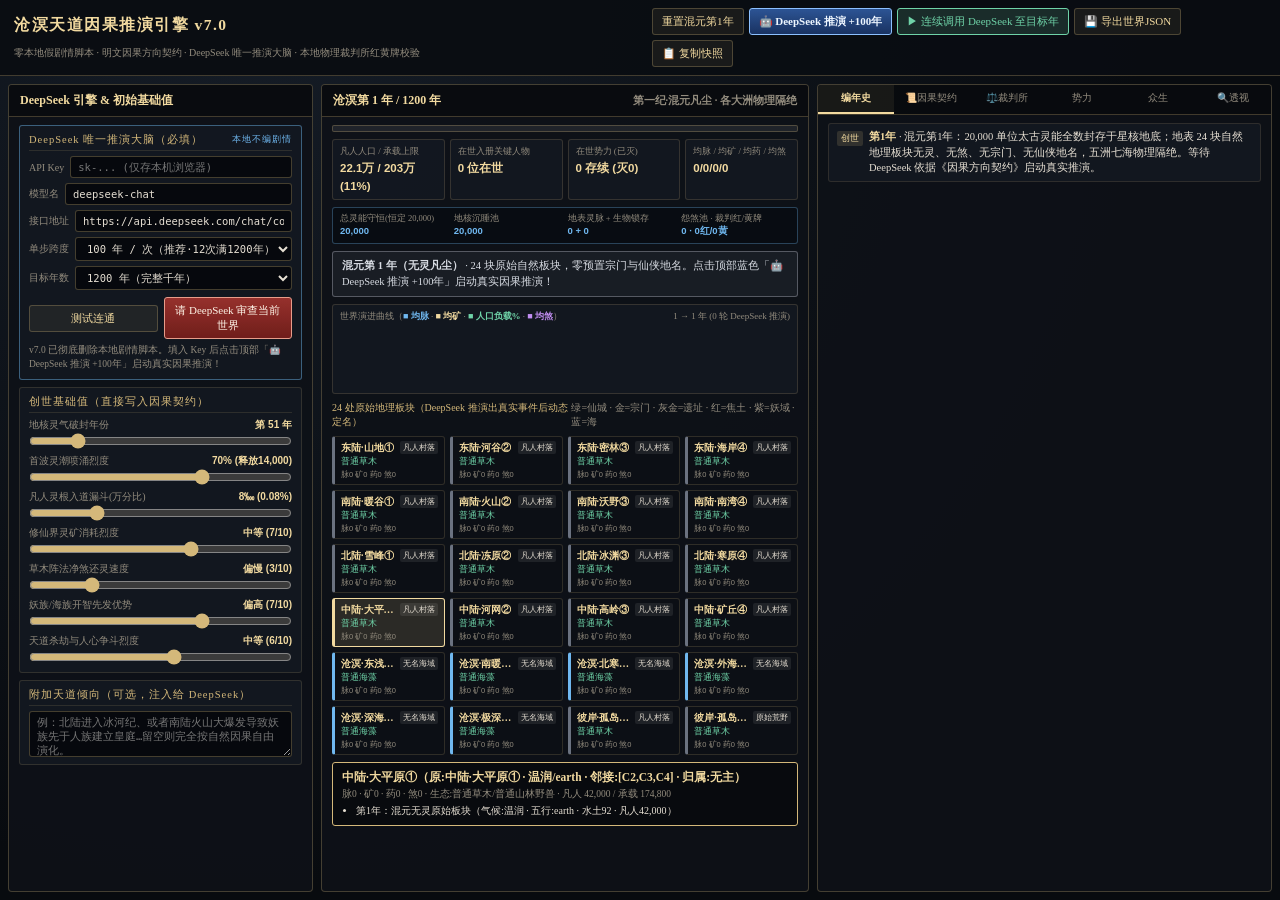
==== commit 891331f8: "feat(lab): v7.0 true DeepSeek-driven causal engine + physical referee" ====
--- a/tiandao_lab.html
+++ b/tiandao_lab.html
@@ -3,12 +3,12 @@
 <head>
 <meta charset="UTF-8" />
 <meta name="viewport" content="width=device-width, initial-scale=1.0" />
-<title>《沧溟界》天道演化实验室 v6.0 · 真零起点 · 全透明法则 · DeepSeek 亲自主导推演</title>
+<title>《沧溟界》天道因果推演引擎 v7.0 · 因果律契约 × DeepSeek 真主导 × 物理裁判所</title>
 <style>
   :root {
-    --bg:#080b0f; --panel:rgba(14,18,24,0.92); --card:rgba(20,25,34,0.86);
+    --bg:#080b0f; --panel:rgba(14,18,24,0.94); --card:rgba(20,25,34,0.88);
     --gold:#d4b87a; --gold-hi:#f2daa0; --jade:#6fd3a8; --red:#e06258;
-    --blue:#70b8f0; --purple:#c28ef2; --text:#e6dfd3; --muted:#938c7e;
+    --blue:#70b8f0; --purple:#c28ef2; --amber:#f0a850; --text:#e6dfd3; --muted:#938c7e;
     --border:rgba(212,184,122,0.28);
   }
   * { box-sizing:border-box; margin:0; padding:0; }
@@ -19,10 +19,10 @@
   }
   header {
     display:flex; align-items:center; justify-content:space-between; gap:10px;
-    padding:8px 14px; background:rgba(10,13,18,0.96); border-bottom:1px solid var(--border); flex-shrink:0;
-  }
-  .brand { display:flex; align-items:baseline; gap:10px; }
-  .brand h1 { font-size:15.5px; color:var(--gold-hi); letter-spacing:2px; font-weight:700; }
+    padding:8px 14px; background:rgba(10,13,18,0.97); border-bottom:1px solid var(--border); flex-shrink:0;
+  }
+  .brand { display:flex; align-items:baseline; gap:10px; flex-wrap:wrap; }
+  .brand h1 { font-size:15.5px; color:var(--gold-hi); letter-spacing:1.5px; font-weight:700; }
   .brand span { font-size:10px; color:var(--muted); }
   .top-controls { display:flex; align-items:center; gap:5px; flex-wrap:wrap; }
   button {
@@ -30,27 +30,28 @@
     background:rgba(212,184,122,0.08); color:var(--gold-hi);
     padding:5px 9px; font-size:11px; transition:0.14s; border-radius:3px;
   }
-  button:hover { background:rgba(212,184,122,0.22); border-color:var(--gold-hi); }
-  button.primary { background:linear-gradient(180deg, rgba(168,52,46,0.86), rgba(118,30,26,0.92)); border-color:#e89c8a; color:#fff5e8; }
+  button:hover:not(:disabled) { background:rgba(212,184,122,0.22); border-color:var(--gold-hi); }
+  button:disabled { opacity:0.45; cursor:not-allowed; }
+  button.primary { background:linear-gradient(180deg, rgba(168,52,46,0.88), rgba(118,30,26,0.94)); border-color:#e89c8a; color:#fff5e8; }
   button.jade { background:rgba(111,211,168,0.16); border-color:var(--jade); color:var(--jade); }
-  button.ai-btn { background:linear-gradient(180deg, rgba(58,96,158,0.85), rgba(32,58,108,0.92)); border-color:#8cc0ff; color:#eef6ff; }
-
-  .workspace { flex:1; min-height:0; display:grid; grid-template-columns:295px 1fr 435px; gap:8px; padding:8px; }
+  button.ai-btn { background:linear-gradient(180deg, rgba(48,92,162,0.9), rgba(26,52,102,0.95)); border-color:#8cc0ff; color:#eef6ff; font-weight:600; }
+
+  .workspace { flex:1; min-height:0; display:grid; grid-template-columns:305px 1fr 455px; gap:8px; padding:8px; }
   .col { background:var(--panel); border:1px solid var(--border); border-radius:4px; display:flex; flex-direction:column; min-height:0; overflow:hidden; }
   .col-head {
     padding:7px 11px; border-bottom:1px solid var(--border); display:flex; justify-content:space-between; align-items:center;
-    background:rgba(8,10,14,0.76); font-size:12px; color:var(--gold-hi); font-weight:600; flex-shrink:0;
+    background:rgba(8,10,14,0.78); font-size:12px; color:var(--gold-hi); font-weight:600; flex-shrink:0;
   }
   .col-body { flex:1; min-height:0; overflow-y:auto; padding:8px 10px; display:flex; flex-direction:column; gap:7px; }
   .col-body::-webkit-scrollbar { width:4px; }
   .col-body::-webkit-scrollbar-thumb { background:rgba(212,184,122,0.35); }
 
   .ctrl-group { background:var(--card); border:1px solid rgba(212,184,122,0.16); padding:7px 9px; border-radius:3px; display:flex; flex-direction:column; gap:5px; }
-  .ctrl-title { font-size:10.5px; color:var(--gold); letter-spacing:1px; border-bottom:1px solid rgba(212,184,122,0.14); padding-bottom:3px; }
+  .ctrl-title { font-size:10.5px; color:var(--gold); letter-spacing:1px; border-bottom:1px solid rgba(212,184,122,0.14); padding-bottom:3px; display:flex; justify-content:space-between; }
   .row-inline { display:flex; gap:6px; align-items:center; }
   .row-inline label { font-size:10px; color:var(--muted); white-space:nowrap; }
-  input[type="text"], input[type="password"], input[type="number"], select {
-    width:100%; background:rgba(6,8,12,0.9); border:1px solid rgba(212,184,122,0.3);
+  input[type="text"], input[type="password"], input[type="number"], select, textarea {
+    width:100%; background:rgba(6,8,12,0.92); border:1px solid rgba(212,184,122,0.3);
     color:var(--text); padding:4px 7px; font-size:10.5px; border-radius:3px; font-family:monospace;
   }
   .slider-row { display:flex; flex-direction:column; gap:1px; }
@@ -59,26 +60,27 @@
   input[type="range"] { width:100%; accent-color:var(--gold); cursor:pointer; }
 
   .prog-bar { height:7px; background:rgba(255,255,255,0.08); border:1px solid var(--border); border-radius:2px; overflow:hidden; }
-  .prog-fill { height:100%; background:linear-gradient(90deg, #6b7280, #d4b87a, #6fd3a8, #c28ef2); transition:width 0.12s; }
+  .prog-fill { height:100%; background:linear-gradient(90deg, #6b7280, #70b8f0, #6fd3a8, #d4b87a, #c28ef2); transition:width 0.25s; }
   .kpi-grid { display:grid; grid-template-columns:repeat(4,1fr); gap:5px; }
   .kpi { background:var(--card); border:1px solid rgba(212,184,122,0.18); padding:5px 7px; border-radius:3px; }
   .kpi span { display:block; font-size:9px; color:var(--muted); }
   .kpi b { font-size:11.5px; color:var(--gold-hi); font-family:sans-serif; }
   .energy-bar {
     display:grid; grid-template-columns:repeat(4,1fr); gap:5px;
-    background:rgba(8,12,18,0.82); border:1px solid rgba(112,184,240,0.3); padding:5px 7px; border-radius:3px; font-size:9.5px;
+    background:rgba(8,12,18,0.84); border:1px solid rgba(112,184,240,0.32); padding:5px 7px; border-radius:3px; font-size:9.5px;
   }
   .energy-bar div span { color:var(--muted); font-size:8.5px; display:block; }
   .energy-bar div b { color:var(--blue); font-family:sans-serif; }
   .health-box {
-    padding:5px 9px; border-radius:3px; font-size:10.5px; line-height:1.45;
+    padding:6px 9px; border-radius:3px; font-size:10.5px; line-height:1.5;
     border:1px solid rgba(111,211,168,0.45); background:rgba(111,211,168,0.1); color:#bff2dc;
   }
   .health-box.era0 { border-color:rgba(160,165,175,0.45); background:rgba(90,95,105,0.16); color:#d8dce3; }
+  .health-box.busy { border-color:rgba(112,184,240,0.65); background:rgba(36,72,126,0.28); color:#d8ecff; }
 
   .map-grid { display:grid; grid-template-columns:repeat(4,1fr); gap:5px; }
   .node-tile {
-    background:rgba(12,16,22,0.9); border:1px solid rgba(212,184,122,0.18);
+    background:rgba(12,16,22,0.92); border:1px solid rgba(212,184,122,0.18);
     border-left:3px solid #6b7280; padding:4px 6px; border-radius:3px; cursor:pointer; transition:0.12s;
   }
   .node-tile:hover, .node-tile.selected { border-color:var(--gold-hi); background:rgba(212,184,122,0.15); }
@@ -95,31 +97,33 @@
   .nt-owner { font-size:8.5px; color:var(--jade); margin-top:1px; white-space:nowrap; overflow:hidden; text-overflow:ellipsis; }
   .nt-stats { font-size:7.5px; color:var(--muted); margin-top:2px; font-family:sans-serif; }
 
-  .node-inspector { background:rgba(8,10,14,0.94); border:1px solid var(--gold); padding:7px 9px; border-radius:3px; font-size:10.5px; }
+  .node-inspector { background:rgba(8,10,14,0.95); border:1px solid var(--gold); padding:7px 9px; border-radius:3px; font-size:10.5px; }
   .node-inspector h4 { color:var(--gold-hi); margin-bottom:3px; font-size:11.5px; }
   .node-inspector ul { margin-left:14px; margin-top:3px; color:var(--text); line-height:1.45; font-size:10px; }
 
-  .tabs { display:flex; border-bottom:1px solid var(--border); background:rgba(8,10,14,0.82); flex-shrink:0; }
-  .tab { flex:1; padding:7px 2px; font-size:10px; text-align:center; cursor:pointer; color:var(--muted); border-bottom:2px solid transparent; transition:0.14s; }
+  .tabs { display:flex; border-bottom:1px solid var(--border); background:rgba(8,10,14,0.85); flex-shrink:0; }
+  .tab { flex:1; padding:7px 2px; font-size:9.8px; text-align:center; cursor:pointer; color:var(--muted); border-bottom:2px solid transparent; transition:0.14s; }
   .tab.active { color:var(--gold-hi); border-bottom-color:var(--gold-hi); background:rgba(212,184,122,0.08); font-weight:600; }
-  .filter-bar { display:flex; gap:3px; flex-wrap:wrap; }
-  .pill { font-size:9px; padding:2px 5px; border-radius:2px; background:rgba(255,255,255,0.05); border:1px solid rgba(212,184,122,0.22); color:var(--muted); cursor:pointer; }
-  .pill.active { background:rgba(212,184,122,0.2); color:var(--gold-hi); border-color:var(--gold-hi); }
 
   .log-item { background:var(--card); border:1px solid rgba(212,184,122,0.14); padding:5px 8px; border-radius:3px; font-size:10.5px; line-height:1.48; display:flex; gap:6px; align-items:flex-start; }
   .tag { font-size:8.5px; padding:1px 4px; border-radius:2px; background:rgba(212,184,122,0.16); color:var(--gold-hi); flex-shrink:0; margin-top:2px; }
-  .tag.t-灭门, .tag.t-大劫, .tag.t-血祭, .tag.t-弑师, .tag.t-受骗, .tag.t-矿竭崩解 { background:rgba(224,98,88,0.26); color:#ffaaa3; }
-  .tag.t-秘宝, .tag.t-创法, .tag.t-考古, .tag.t-混血, .tag.t-凡人奇才, .tag.t-煞变, .tag.t-AI推演 { background:rgba(194,142,242,0.24); color:#e2c2ff; }
-  .tag.t-灵气复苏, .tag.t-建族, .tag.t-开宗, .tag.t-妖庭, .tag.t-飞升, .tag.t-大航海, .tag.t-命名 { background:rgba(111,211,168,0.24); color:#9ff2cf; }
+  .tag.t-红牌, .tag.t-灭门, .tag.t-大劫, .tag.t-矿竭崩解 { background:rgba(224,98,88,0.28); color:#ffaaa3; }
+  .tag.t-黄牌 { background:rgba(240,168,80,0.28); color:#ffd299; }
+  .tag.t-绿牌, .tag.t-灵气复苏, .tag.t-开宗, .tag.t-建族, .tag.t-大航海, .tag.t-命名 { background:rgba(111,211,168,0.24); color:#9ff2cf; }
+  .tag.t-AI推演, .tag.t-创法, .tag.t-混血, .tag.t-煞变, .tag.t-妖庭, .tag.t-飞升 { background:rgba(194,142,242,0.24); color:#e2c2ff; }
 
   .fac-card { background:var(--card); border:1px solid rgba(212,184,122,0.2); padding:6px 8px; border-radius:3px; font-size:10px; }
   .fac-card.dead { opacity:0.48; border-style:dashed; }
   .fac-card h4 { color:var(--gold-hi); font-size:11px; display:flex; justify-content:space-between; gap:6px; }
   .fac-card p { color:var(--muted); margin-top:2px; line-height:1.45; }
 
-  .rule-card { background:rgba(10,14,20,0.9); border:1px solid rgba(212,184,122,0.22); padding:7px 9px; border-radius:3px; font-size:10.5px; line-height:1.6; }
+  .rule-card { background:rgba(10,14,20,0.92); border:1px solid rgba(212,184,122,0.22); padding:7px 9px; border-radius:3px; font-size:10.5px; line-height:1.58; }
   .rule-card b { color:var(--gold-hi); }
-  .ai-output { background:rgba(6,9,13,0.92); border:1px solid rgba(111,211,168,0.35); padding:8px 10px; border-radius:3px; font-size:11px; line-height:1.65; white-space:pre-wrap; color:#e8f5ef; }
+  .code-box {
+    background:rgba(5,7,11,0.95); border:1px solid rgba(112,184,240,0.3); padding:7px 9px; border-radius:3px;
+    font-family:monospace; font-size:9.5px; line-height:1.5; white-space:pre-wrap; word-break:break-all; color:#cde3ff;
+    max-height:260px; overflow-y:auto;
+  }
   .chart-wrap { background:var(--card); border:1px solid rgba(212,184,122,0.18); padding:5px 7px; border-radius:3px; }
   .chart-head { display:flex; justify-content:space-between; font-size:9px; color:var(--muted); margin-bottom:3px; }
   .toast { position:fixed; bottom:14px; left:50%; transform:translateX(-50%); background:rgba(16,22,30,0.96); border:1px solid var(--jade); color:var(--jade); padding:6px 14px; border-radius:3px; font-size:11.5px; display:none; z-index:99; }
@@ -128,31 +132,36 @@
 <body>
 <header>
   <div class="brand">
-    <h1>沧溟天道演化实验室 v6.0（零黑箱·全修复）</h1>
-    <span>真零起点纯自然地理(无预设地名/宗门) · 拔掉刷人外挂 · 地理邻接+大航海 · 灵煞能量守恒 · DeepSeek 亲自主导推演</span>
+    <h1>沧溟天道因果推演引擎 v7.0</h1>
+    <span>零本地假剧情脚本 · 明文因果方向契约 · DeepSeek 唯一推演大脑 · 本地物理裁判所红黄牌校验</span>
   </div>
   <div class="top-controls">
     <button id="btn-reset">重置混元第1年</button>
-    <button id="btn-step10">+10年</button>
-    <button id="btn-step100">+100年</button>
-    <button id="btn-ai-step" class="ai-btn">🤖 DeepSeek 主导推演 +100年</button>
-    <button id="btn-play" class="jade">▶ 连续推演</button>
-    <button id="btn-run-all" class="primary">⚡ 跑满1200年</button>
+    <button id="btn-ds-step" class="ai-btn">🤖 DeepSeek 推演 +100年</button>
+    <button id="btn-ds-auto" class="jade">▶ 连续调用 DeepSeek 至目标年</button>
+    <button id="btn-ds-stop" class="primary" style="display:none;">⏹ 停止连续推演</button>
+    <button id="btn-export">💾 导出世界JSON</button>
     <button id="btn-copy">📋 复制快照</button>
   </div>
 </header>
 
 <div class="workspace">
-  <!-- LEFT: TRANSPARENT RULES & DEEPSEEK -->
+  <!-- LEFT: DEEPSEEK & CAUSAL CONTRACT PARAMETERS -->
   <div class="col">
-    <div class="col-head"><span>天道元规则 & DeepSeek 主导</span></div>
+    <div class="col-head"><span>DeepSeek 引擎 & 初始基础值</span></div>
     <div class="col-body">
-      <div class="ctrl-group">
-        <div class="ctrl-title">纪元初始参数（零预设地名/宗门）</div>
+      <div class="ctrl-group" style="border-color:rgba(112,184,240,0.45);">
+        <div class="ctrl-title"><span>DeepSeek 唯一推演大脑（必填）</span><span style="color:var(--blue);font-size:9px;">本地不编剧情</span></div>
+        <div class="row-inline"><label>API Key</label><input type="password" id="ds-key" placeholder="sk-... (仅存本机浏览器)" /></div>
+        <div class="row-inline"><label>模型名</label><input type="text" id="ds-model" value="deepseek-chat" /></div>
+        <div class="row-inline"><label>接口地址</label><input type="text" id="ds-url" value="https://api.deepseek.com/chat/completions" /></div>
         <div class="row-inline">
-          <label>随机种子</label>
-          <input type="number" id="inp-seed" value="88469" />
-          <button id="btn-rand-seed" style="flex-shrink:0;">🎲</button>
+          <label>单步跨度</label>
+          <select id="inp-step">
+            <option value="50">50 年 / 次（精细）</option>
+            <option value="100" selected>100 年 / 次（推荐·12次满1200年）</option>
+            <option value="200">200 年 / 次（宏观·6次满1200年）</option>
+          </select>
         </div>
         <div class="row-inline">
           <label>目标年数</label>
@@ -163,105 +172,102 @@
             <option value="2000">2000 年</option>
           </select>
         </div>
+        <div class="row-inline" style="margin-top:2px;">
+          <button id="btn-ds-test" style="flex:1;">测试连通</button>
+          <button id="btn-ds-audit" class="primary" style="flex:1;">请 DeepSeek 审查当前世界</button>
+        </div>
+        <div id="ds-status" style="font-size:9.5px;color:var(--muted);line-height:1.45;">v7.0 已彻底删除本地剧情脚本。填入 Key 后点击顶部「🤖 DeepSeek 推演 +100年」启动真实因果推演！</div>
       </div>
 
       <div class="ctrl-group">
-        <div class="ctrl-title">已修复 8 大漏洞的公开物理参数</div>
+        <div class="ctrl-title"><span>创世基础值（直接写入因果契约）</span></div>
         <div class="slider-row">
           <div class="slider-meta"><span>地核灵气破封年份</span><b id="val-awake">第 51 年</b></div>
-          <input type="range" id="sl-awake" min="20" max="150" step="10" value="50" />
+          <input type="range" id="sl-awake" min="20" max="200" step="10" value="50" />
         </div>
         <div class="slider-row">
-          <div class="slider-meta"><span>凡人十年增长(受承载软顶)</span><b id="val-pop">8%</b></div>
-          <input type="range" id="sl-pop" min="3" max="14" value="8" />
+          <div class="slider-meta"><span>首波灵潮喷涌烈度</span><b id="val-surge">70% (释放14,000)</b></div>
+          <input type="range" id="sl-surge" min="30" max="90" step="5" value="70" />
         </div>
         <div class="slider-row">
-          <div class="slider-meta"><span>真实入道漏斗率(万分比)</span><b id="val-root">8‱ (0.08%)</b></div>
-          <input type="range" id="sl-root" min="2" max="25" value="8" />
+          <div class="slider-meta"><span>凡人灵根入道漏斗(万分比)</span><b id="val-root">8‱ (0.08%)</b></div>
+          <input type="range" id="sl-root" min="1" max="30" value="8" />
         </div>
         <div class="slider-row">
-          <div class="slider-meta"><span>宗门采矿与高层维持消耗</span><b id="val-consume">7</b></div>
-          <input type="range" id="sl-consume" min="3" max="13" value="7" />
+          <div class="slider-meta"><span>修仙界灵矿消耗烈度</span><b id="val-consume">中等 (7/10)</b></div>
+          <input type="range" id="sl-consume" min="2" max="10" value="7" />
         </div>
         <div class="slider-row">
-          <div class="slider-meta"><span>地质板块/火山百年补矿</span><b id="val-regen">9</b></div>
-          <input type="range" id="sl-regen" min="3" max="18" value="9" />
+          <div class="slider-meta"><span>草木阵法净煞还灵速度</span><b id="val-heal">偏慢 (3/10)</b></div>
+          <input type="range" id="sl-heal" min="1" max="10" value="3" />
         </div>
         <div class="slider-row">
-          <div class="slider-meta"><span>煞气自然还原灵气率</span><b id="val-heal">5%</b></div>
-          <input type="range" id="sl-heal" min="1" max="14" value="5" />
+          <div class="slider-meta"><span>妖族/海族开智先发优势</span><b id="val-yao">偏高 (7/10)</b></div>
+          <input type="range" id="sl-yao" min="1" max="10" value="7" />
         </div>
         <div class="slider-row">
-          <div class="slider-meta"><span>宗门内爆分裂概率</span><b id="val-schism">20%</b></div>
-          <input type="range" id="sl-schism" min="4" max="45" value="20" />
-        </div>
-        <div class="slider-row">
-          <div class="slider-meta"><span>大劫雷暴与杀戮积煞率</span><b id="val-cata">30%</b></div>
-          <input type="range" id="sl-cata" min="10" max="65" value="30" />
+          <div class="slider-meta"><span>天道杀劫与人心争斗烈度</span><b id="val-chaos">中等 (6/10)</b></div>
+          <input type="range" id="sl-chaos" min="1" max="10" value="6" />
         </div>
       </div>
 
       <div class="ctrl-group">
-        <div class="ctrl-title">DeepSeek 亲自主导推演配置（本地直连）</div>
-        <div class="row-inline"><label>API Key</label><input type="password" id="ds-key" placeholder="sk-... (仅存本地浏览器)" /></div>
-        <div class="row-inline"><label>模型名</label><input type="text" id="ds-model" value="deepseek-chat" /></div>
-        <div class="row-inline"><label>接口地址</label><input type="text" id="ds-url" value="https://api.deepseek.com/chat/completions" /></div>
-        <div class="row-inline" style="margin-top:2px;">
-          <button id="btn-ds-test" style="flex:1;">测试连通</button>
-          <button id="btn-ds-audit" class="primary" style="flex:1;">审计当前规则</button>
-        </div>
-        <div id="ds-status" style="font-size:9.5px;color:var(--muted);">填入 Key 后点顶部蓝色「🤖 DeepSeek 主导推演 +100年」即可让 DeepSeek 亲自改写世界！</div>
+        <div class="ctrl-title"><span>附加天道倾向（可选，注入给 DeepSeek）</span></div>
+        <textarea id="inp-custom-law" rows="3" placeholder="例：北陆进入冰河纪、或者南陆火山大爆发导致妖族先于人族建立皇庭…留空则完全按自然因果自由演化。"></textarea>
       </div>
     </div>
   </div>
 
-  <!-- CENTER: ZERO-PRESET GEOGRAPHY & STRICT CONSERVATION -->
+  <!-- CENTER: LIVE LEDGER & 24 RAW PLATES -->
   <div class="col">
     <div class="col-head">
       <span id="hdr-year">混元第 1 年 / 1200 年</span>
-      <span id="hdr-tide" style="font-size:10.5px;color:var(--muted);">第一纪·混元凡尘（大洲物理隔绝）</span>
+      <span id="hdr-tide" style="font-size:10.5px;color:var(--muted);">第一纪·混元凡尘 · 五洲物理隔绝</span>
     </div>
     <div class="col-body">
       <div class="prog-bar"><div class="prog-fill" id="prog-fill" style="width:0%"></div></div>
       <div class="kpi-grid">
-        <div class="kpi"><span>凡人人口 / 动态承载</span><b id="kpi-pop">-</b></div>
-        <div class="kpi"><span>真实存活修士(无刷人外挂!)</span><b id="kpi-cult">0 人</b></div>
-        <div class="kpi"><span>势力(世家/宗门/妖庭/灭)</span><b id="kpi-fac">0/0/0/0</b></div>
-        <div class="kpi"><span>均脉/均矿/均药/均煞</span><b id="kpi-res">0/0/0/0</b></div>
+        <div class="kpi"><span>凡人人口 / 承载上限</span><b id="kpi-pop">-</b></div>
+        <div class="kpi"><span>在世入册关键人物</span><b id="kpi-cult">0 人</b></div>
+        <div class="kpi"><span>在世势力 (已灭)</span><b id="kpi-fac">0 (灭0)</b></div>
+        <div class="kpi"><span>均脉 / 均矿 / 均药 / 均煞</span><b id="kpi-res">0/0/0/0</b></div>
       </div>
       <div class="energy-bar">
         <div><span>总灵能守恒(恒定 20,000)</span><b id="en-total">20,000</b></div>
         <div><span>地核沉睡池</span><b id="en-core">20,000</b></div>
-        <div><span>地表灵脉+生物锁定</span><b id="en-surf">0 + 0</b></div>
-        <div><span>怨煞污染池 / 跨海状态</span><b id="en-sha">0 · 隔绝</b></div>
+        <div><span>地表灵脉 + 生物锁存</span><b id="en-surf">0 + 0</b></div>
+        <div><span>怨煞池 · 裁判红/黄牌</span><b id="en-sha">0 · 0红/0黄</b></div>
       </div>
-      <div class="health-box era0" id="health-box">混元第 1 年：24 块未命名原始自然地理板块。无宗门、无世家、无修仙地名、无灵气、无煞气——所有地名与文明将在演化中自然诞生！</div>
+      <div class="health-box era0" id="health-box">
+        <b>混元第 1 年（零预设起点）</b> · 24 块原始自然板块，零宗门、零仙侠地名、零灵气、零煞气。本地代码<strong>绝不私自推进剧情</strong>，所有演化均由 DeepSeek 依据《因果方向契约》亲自推演，并经本地物理裁判所红线校验入账！
+      </div>
 
       <div class="chart-wrap">
         <div class="chart-head">
-          <span>能量与生态曲线（<b style="color:var(--blue)">■ 均脉</b> · <b style="color:var(--gold-hi)">■ 均矿</b> · <b style="color:var(--jade)">■ 人口负载%</b> · <b style="color:var(--purple)">■ 均煞</b>）</span>
-          <span id="chart-span">1 → 1200年</span>
+          <span>世界演进曲线（<b style="color:var(--blue)">■ 均脉</b> · <b style="color:var(--gold-hi)">■ 均矿</b> · <b style="color:var(--jade)">■ 人口负载%</b> · <b style="color:var(--purple)">■ 均煞</b>）</span>
+          <span id="chart-span">1 → 1 年</span>
         </div>
-        <svg id="trend-svg" viewBox="0 0 600 72" style="width:100%;height:66px;display:block;"></svg>
+        <svg id="trend-svg" viewBox="0 0 600 68" style="width:100%;height:62px;display:block;"></svg>
       </div>
 
       <div style="font-size:10px;color:var(--gold);display:flex;justify-content:space-between;">
-        <span>24 处原始地理板块（演化出城池/宗门/大劫后才会获得真实地名！）</span>
-        <span style="color:var(--muted);">绿=仙城 · 金=宗门 · 灰金=古宗遗址 · 红=焦土 · 紫=妖域</span>
+        <span>24 处原始地理板块（DeepSeek 推演出真实事件后动态定名）</span>
+        <span style="color:var(--muted);">绿=仙城 · 金=宗门 · 灰金=遗址 · 红=焦土 · 紫=妖域 · 蓝=海</span>
       </div>
       <div class="map-grid" id="map-grid"></div>
-      <div class="node-inspector" id="node-inspector">点击上方任意原始地理板块，查看其气候、邻接板块、五元数值与演变碑文。</div>
+      <div class="node-inspector" id="node-inspector">点击上方任意板块，查看其气候、五行、物理邻接关系、数值与演变碑文。</div>
     </div>
   </div>
 
-  <!-- RIGHT: 5 TABS INCLUDING TRANSPARENT LAWS -->
+  <!-- RIGHT: 6 TRANSPARENT TABS -->
   <div class="col">
     <div class="tabs" id="right-tabs">
       <div class="tab active" data-tab="chronicle">编年史</div>
-      <div class="tab" data-tab="rules">📜明文法则</div>
-      <div class="tab" data-tab="factions">世家宗门</div>
-      <div class="tab" data-tab="people">真实众生</div>
-      <div class="tab" data-tab="ai">DeepSeek</div>
+      <div class="tab" data-tab="contract">📜因果契约</div>
+      <div class="tab" data-tab="referee">⚖️裁判所</div>
+      <div class="tab" data-tab="factions">势力</div>
+      <div class="tab" data-tab="people">众生</div>
+      <div class="tab" data-tab="wire">🔍透视</div>
     </div>
     <div class="col-body" id="right-body"></div>
   </div>
@@ -269,250 +275,171 @@
 <div class="toast" id="toast"></div>
 
 <script>
-function makeRng(seed) {
-  let a = (Number(seed) || 88469) >>> 0;
-  return {
-    next() {
-      a |= 0; a = a + 0x6D2B79F5 | 0;
-      let t = Math.imul(a ^ a >>> 15, 1 | a);
-      t = t + Math.imul(t ^ t >>> 7, 61 | t) ^ t;
-      return ((t ^ t >>> 14) >>> 0) / 4294967296;
-    },
-    int(lo, hi) { return lo + Math.floor(this.next() * (hi - lo + 1)); },
-    pick(arr) { return arr[Math.floor(this.next() * arr.length)]; }
-  };
-}
-
-const SURNAMES = ['苏','叶','顾','裴','崔','卢','姬','萧','宁','楚','洛','沈','温','燕','钟离','司空','澹台','独孤','公孙','慕容','敖','白','谢','秦'];
-const GIVEN_A  = ['玄','清','云','寒','星','长','无','千','苍','惊','忘','明','孤','流','断','焚','归','太','紫','青'];
-const GIVEN_B  = ['尘','歌','霜','舟','渊','河','涯','鸿','月','风','雪','鹤','松','竹','澜','冥','霄','离','微','玉'];
-
-// 严格按地形气候五行绑定的命名定律（彻底杜绝“火山建寒宫”“海族建青丘”穿帮！）
-const GEO_SECT_LAWS = {
-  fire:  [['赤炎','焚天','地火','祝融','丹鼎','玄火'], ['丹谷','火宗','炼体殿','药王山']],
-  ice:   [['凛冬','玄冰','北冥','寒霜','飞雪','太阴'], ['剑冢','寒宫','冰渊阁','雪原宗']],
-  wood:  [['青木','百草','青冥','苍梧','云梦','碧海'], ['剑宗','药阁','道门','合欢宫']],
-  earth: [['玄黄','钧天','镇岳','太初','玉虚','天枢'], ['圣宗','道庭','剑阁','仙门']],
-  ocean: [['沧溟','深渊','定海','东海','覆海','鲸吞'], ['海族龙庭','水府','沧海盟','玄鳌宫']],
-  sha:   [['九幽','血煞','黄泉','森罗','冥渊','天魔'], ['魔宫','鬼宗','圣教','冥殿']]
-};
-
-const POLICIES = [
-  { id:'expand', name:'强硬扩土' }, { id:'trade', name:'务实通商' },
-  { id:'turtle', name:'韬光养晦' }, { id:'charm', name:'纵情合纵' }, { id:'purge', name:'铁血肃清' }
-];
 const STAGE_CN = {
   raw_nature:'原始荒野', village:'凡人村落', town:'聚落坊镇', immortal_city:'仙凡巨城',
   sect_peak:'开山祖地', sect_ruin:'古宗遗址', beast_lair:'妖兽领地', wasteland:'劫雷焦土',
   ghost_domain:'怨煞鬼域', ocean_raw:'无名海域', ocean_port:'海族/商港'
 };
-const REALMS = [
-  { idx:0, name:'炼气', maxAge:95,   need:90,   lockE:2,   fert:0.55 },
-  { idx:1, name:'筑基', maxAge:150,  need:200,  lockE:8,   fert:0.35 },
-  { idx:2, name:'金丹', maxAge:260,  need:420,  lockE:30,  fert:0.15 },
-  { idx:3, name:'元婴', maxAge:420,  need:820,  lockE:110, fert:0.04 },
-  { idx:4, name:'化神', maxAge:680,  need:1600, lockE:320, fert:0.01 },
-  { idx:5, name:'合道', maxAge:1100, need:3200, lockE:900, fert:0.002 }
-];
-const ORIGINS = [
-  { name:'寒门孤儿', mod:{ yi:10, ren:-10, ao:-25, cheng:-20 }, iqB:8, eqB:4, daoB:0 },
-  { name:'凡俗商贾', mod:{ yi:-30, kuang:-20, cheng:-25 }, iqB:14, eqB:18, daoB:-8 },
-  { name:'部落猎户', mod:{ kuang:15, cheng:25, pan:15 }, iqB:0, eqB:-10, daoB:10 },
-  { name:'书香寒士', mod:{ yi:25, ren:20, cheng:20, dao:15 }, iqB:16, eqB:6, daoB:10 },
-  { name:'世家子弟', mod:{ ao:28, dao:-12, pan:-15 }, iqB:6, eqB:12, daoB:8 },
-  { name:'海岛渔民', mod:{ kuang:10, yi:10, cheng:10 }, iqB:4, eqB:6, daoB:6 }
-];
-
-// 真·零起点纯自然地理板块（无任何修仙地名！附带严格地理邻接 neighbors[]）
+const VALID_STAGES = new Set(Object.keys(STAGE_CN));
+
+const REALM_LIFESPAN = {
+  '凡人': { maxAge:75, lockE:0 },
+  '炼气': { maxAge:100, lockE:3 },
+  '筑基': { maxAge:160, lockE:12 },
+  '金丹': { maxAge:280, lockE:45 },
+  '元婴': { maxAge:450, lockE:150 },
+  '化神': { maxAge:720, lockE:420 },
+  '合道': { maxAge:1150, lockE:1100 },
+  '飞升': { maxAge:9999, lockE:0 }
+};
+
+// 24 块真·零起点原始自然地理板块（无任何修仙地名！附带严格地理邻接 neighbors[]）
 // [id, rawGeoName, region, climate, elem, arable, initPop, isSea, neighbors]
 const RAW_PLATES = [
-  // 东陆 (4)
   ['E1','东陆·山地①','east','温润','wood',52,6000,false,['E2','E3']],
   ['E2','东陆·河谷②','east','温润','wood',86,18000,false,['E1','E3','E4']],
   ['E3','东陆·密林③','east','温润','wood',38,2000,false,['E1','E2','E4']],
   ['E4','东陆·海岸④','east','温润','wood',74,16000,false,['E2','E3','O1']],
-  // 南陆 (4)
+
   ['S1','南陆·暖谷①','south','湿热','fire',68,8000,false,['S2','S3']],
   ['S2','南陆·火山②','south','炽热','fire',18,1200,false,['S1','S3','S4']],
   ['S3','南陆·沃野③','south','湿热','earth',84,20000,false,['S1','S2','S4']],
   ['S4','南陆·南湾④','south','湿热','fire',66,15000,false,['S2','S3','O2']],
-  // 北陆 (4)
+
   ['N1','北陆·雪峰①','north','极寒','ice',16,1500,false,['N2','N3']],
   ['N2','北陆·冻原②','north','极寒','ice',24,3000,false,['N1','N3','N4']],
   ['N3','北陆·冰渊③','north','极寒','ice',12,800,false,['N1','N2','N4']],
   ['N4','北陆·寒原④','north','苦寒','ice',46,12000,false,['N2','N3','O3']],
-  // 中陆 (4)
+
   ['C1','中陆·大平原①','central','温润','earth',92,42000,false,['C2','C3','C4']],
   ['C2','中陆·河网②','central','温润','earth',88,36000,false,['C1','C3','C4']],
   ['C3','中陆·高岭③','central','温润','earth',52,9000,false,['C1','C2','C4']],
   ['C4','中陆·矿丘④','central','干冷','earth',42,11000,false,['C1','C2','C3','O1']],
-  // 72% 沧溟大洋 (6)
+
   ['O1','沧溟·东浅海①','ocean','海风','ocean',48,8000,true,['E4','C4','O2','O4']],
   ['O2','沧溟·南暖海②','ocean','暖海','ocean',42,6000,true,['S4','O1','O5']],
   ['O3','沧溟·北寒海③','ocean','寒海','ocean',22,2000,true,['N4','O4','O5']],
   ['O4','沧溟·外海礁④','ocean','暴海','ocean',10,0,true,['O1','O3','O5','O6']],
   ['O5','沧溟·深海沟⑤','ocean','深海','ocean',4,0,true,['O2','O3','O4','O6']],
   ['O6','沧溟·极深渊⑥','ocean','极渊','ocean',2,0,true,['O4','O5','Y1']],
-  // 黑水洋彼岸孤洲 (2)
+
   ['Y1','彼岸·孤岛林①','yingzhou','温润','wood',70,3000,false,['O6','Y2']],
   ['Y2','彼岸·孤岛峰②','yingzhou','雷暴','earth',14,0,false,['Y1']]
 ];
 
+// 明文因果方向契约（同时渲染给用户看 + 原文注入给 DeepSeek！）
+const CAUSAL_LAWS = [
+  {
+    id:'L1', title:'能量绝对守恒律（总灵能恒定 20,000）',
+    rule:'世界总灵能恒定为 20,000 = 地核沉睡池 + 地表灵脉池 + 生物锁存灵能 + 怨煞池。地核破封年份前，地核池不得提前释放，地表灵脉/灵矿/灵药/煞气均为 0；破封后，灵脉增长只能来自地核释放或煞气净化还灵，绝不可凭空暴涨。'
+  },
+  {
+    id:'L2', title:'气候水土 → 人口与物产方向',
+    rule:'温润沃野承载高、凡人繁衍快，但灵脉易被争夺；极寒/火山/深海凡人稀少，但破封后更易孕育单属性高纯度灵矿（火/冰/水）与强悍妖兽。严寒/天灾/战乱会直接导致凡人锐减。'
+  },
+  {
+    id:'L3', title:'灵脉涌现 → 物种开智与修士漏斗',
+    rule:'灵气破封后，草木生灵、山海野兽最先感灵开智化妖（尤以海洋与荒野为甚）；凡人仅按极低漏斗率诞生灵根者，从散修→修真世家→开宗立派需经历漫长积累。允许妖族/海族/魔道先于人族称霸，绝不强行偏袒人族。'
+  },
+  {
+    id:'L4', title:'资源消耗 → 枯竭崩解与扩张冲动',
+    rule:'宗门与高阶修士聚集会持续消耗所在板块的灵矿与灵药。若某板块矿/药趋近枯竭（<10），势力必陷入衰落、内斗分裂、向邻接板块发起抢矿战争，或彻底崩解化作【古宗遗址】。'
+  },
+  {
+    id:'L5', title:'物理邻接隔离 & 大航海科技锁',
+    rule:'在诞生元婴级御空大能或跨洋灵舟正式解锁【大航海】前，五洲七海严格物理隔绝！任何势力扩张、征伐、通商、迁徙只能发生在 neighbors[] 邻接板块之间，严禁跨洲隔空打仗（违者会被物理裁判所直接驳回）。'
+  },
+  {
+    id:'L6', title:'杀戮积煞 → 生态魔化与人格演化',
+    rule:'战争、屠城、妖兽食人会将纯净灵气转化为怨煞（sha↑）；当板块煞气 ≥ 55 时，凡人锐减、灵草异变为毒瘴魔花、野兽化凶妖、催生鬼魔邪修；低煞环境下草木与阵法会按净煞速度缓慢还灵。关键人物的 8 维人格、智商/情商/悟性与既往记忆将真实左右其历史抉择。'
+  }
+];
+
 let SIM = null;
-let playTimer = null;
 let selectedNodeId = 'C1';
 let activeTab = 'chronicle';
-let logFilter = 'ALL';
-let aiLogs = [];
+let autoRunning = false;
+let isBusy = false;
 
 function toast(msg) {
   const t = document.getElementById('toast');
   t.textContent = msg; t.style.display = 'block';
-  setTimeout(() => { t.style.display = 'none'; }, 2400);
-}
-function getLaws() {
+  setTimeout(() => { t.style.display = 'none'; }, 2600);
+}
+
+function getParams() {
   return {
     awakeYear: Number(document.getElementById('sl-awake').value) + 1,
-    popGrowth: Number(document.getElementById('sl-pop').value) / 100,
-    entryRate: Number(document.getElementById('sl-root').value) / 10000, // 万分比真实入道漏斗！
-    consume: Number(document.getElementById('sl-consume').value),
-    regenSurge: Number(document.getElementById('sl-regen').value),
-    shaPurify: Number(document.getElementById('sl-heal').value) / 100,
-    schism: Number(document.getElementById('sl-schism').value) / 100,
-    cata: Number(document.getElementById('sl-cata').value) / 100
+    surgePct: Number(document.getElementById('sl-surge').value),
+    entryBp: Number(document.getElementById('sl-root').value),
+    consumeLv: Number(document.getElementById('sl-consume').value),
+    healLv: Number(document.getElementById('sl-heal').value),
+    yaoLv: Number(document.getElementById('sl-yao').value),
+    chaosLv: Number(document.getElementById('sl-chaos').value),
+    stepYears: Number(document.getElementById('inp-step').value) || 100,
+    maxYears: Number(document.getElementById('inp-years').value) || 1200,
+    customLaw: (document.getElementById('inp-custom-law').value || '').trim()
   };
 }
-function genName(rng, forceS) { return (forceS || rng.pick(SURNAMES)) + rng.pick(GIVEN_A) + (rng.next() < 0.78 ? rng.pick(GIVEN_B) : ''); }
-function genGeoSectName(rng, elemKey, used) {
-  const [preL, sufL] = GEO_SECT_LAWS[elemKey] || GEO_SECT_LAWS.earth;
-  for (let i = 0; i < 35; i++) {
-    const pre = rng.pick(preL);
-    const good = sufL.filter(s => ![...pre].some(ch => s.includes(ch)));
-    const cand = pre + rng.pick(good.length ? good : sufL);
-    if (!used.has(cand)) { used.add(cand); return cand; }
-  }
-  return rng.pick(preL) + '新宗';
-}
-function genPersonality(rng, m = {}) {
-  const cl = v => Math.max(-100, Math.min(100, v));
-  return {
-    yi:cl(rng.int(-80,80)+(m.yi||0)), kuang:cl(rng.int(-80,80)+(m.kuang||0)),
-    ren:cl(rng.int(-80,80)+(m.ren||0)), chi:cl(rng.int(-80,80)+(m.chi||0)),
-    ao:cl(rng.int(-80,80)+(m.ao||0)), dao:cl(rng.int(-80,80)+(m.dao||0)),
-    cheng:cl(rng.int(-80,80)+(m.cheng||0)), pan:cl(rng.int(-80,80)+(m.pan||0))
-  };
-}
-function describePers(p) {
-  return [
-    p.yi>=25?'重义':(p.yi<=-25?'功利':'中庸'),
-    p.kuang>=25?'狂进':(p.kuang<=-25?'苟道':'稳健'),
-    p.ren>=25?'仁慈':(p.ren<=-25?'狠辣':'冷峻'),
-    p.ao>=25?'刚烈':(p.ao<=-25?'隐忍':'沉静'),
-    p.cheng>=25?'赤诚':(p.cheng<=-25?'多疑':'审慎')
-  ].join('·');
-}
-function addMemory(c, year, text, mut = {}) {
-  c.memories = c.memories || [];
-  c.memories.unshift(`第${year}年：${text}`);
-  if (c.memories.length > 6) c.memories.length = 6;
-  Object.entries(mut).forEach(([k, d]) => { if (c.p && typeof c.p[k] === 'number') c.p[k] = Math.max(-100, Math.min(100, c.p[k] + d)); });
-  c.persLabel = describePers(c.p);
-}
-
-function spawnPerson(rng, seq, nd, opts = {}) {
-  const orig = opts.origin || rng.pick(ORIGINS);
-  const cl = v => Math.max(8, Math.min(100, v));
-  const iq = cl(rng.int(22, 92) + (orig.iqB || 0));
-  const eq = cl(rng.int(18, 92) + (orig.eqB || 0));
-  const daoWit = cl(rng.int(18, 95) + (orig.daoB || 0));
-  const species = opts.species || '人族';
-  const isMortal = opts.isMortal !== undefined ? opts.isMortal : true;
-  const rootScore = isMortal ? 0 : (opts.rootScore || rng.int(20, 96));
-  const talentRank = isMortal ? -1 : (rootScore >= 86 ? 2 : (rootScore >= 55 ? 1 : 0));
-  const speed = isMortal ? 0 : (opts.speed || +((talentRank === 2 ? 1.85 : (talentRank === 1 ? 1.1 : 0.6)) * (0.6 + daoWit / 110)).toFixed(2));
-  const rIdx = isMortal ? -1 : (opts.realmIdx !== undefined ? opts.realmIdx : 0);
-  const rDef = rIdx >= 0 ? REALMS[rIdx] : { name:'凡人', maxAge:70, need:9999, lockE:0, fert:0.85 };
-  const p = opts.pers || genPersonality(rng, orig.mod);
-  const name = opts.name || genName(rng, opts.surname);
-  return {
-    id:'c_'+seq, name, surname:name[0], species, origin:orig.name, isMortal, iq, eq, daoWit,
-    rootScore, talentRank, speed,
-    factionId:opts.factionId || null, factionName:opts.factionName || (isMortal ? '凡尘部落' : `${species}散修`),
-    patronFaction:null, locId:nd.id, realmIdx:rIdx, exp:0, wealth:rng.int(10, 60),
-    age:opts.age !== undefined ? opts.age : rng.int(16, 30),
-    maxAge:Math.round(rDef.maxAge * ((species==='陆妖'||species==='海族') ? 1.6 : (species==='半妖异胎' ? 1.5 : 1.0))),
-    p, persLabel:describePers(p), isEvil:false, spouseId:null, spouseName:null,
-    masterId:null, masterName:null, disciples:0, children:0, rootChildren:0, artBonus:1.0, ownedArt:null,
-    memories:opts.memories || [`初入世：${orig.name}出身，生于【${nd.name}】`],
-    alive:true, motive:isMortal ? '凡尘营生' : '初感应灵气', hybridTrait:opts.hybridTrait || null
-  };
+
+function getNodeCap(nd) {
+  const mul = nd.stage === 'immortal_city' ? 2.4 : (nd.stage === 'town' ? 1.35 : 1.0);
+  return Math.max(5000, Math.round((nd.arable / 100) * 190000 * mul));
+}
+
+function calcConservation() {
+  const locked = SIM.people.filter(c => c.alive).reduce((s, c) => s + ((REALM_LIFESPAN[c.realm]?.lockE) || 0), 0);
+  const shaE = Math.round(SIM.nodes.reduce((s, n) => s + n.sha, 0) * 3.5);
+  const rawSurf = Math.round(SIM.nodes.reduce((s, n) => s + n.leyline, 0) * 6.5);
+  const availableSurf = Math.max(0, SIM.totalEnergy - SIM.coreEnergy - locked - shaE);
+  return { total: SIM.totalEnergy, core: SIM.coreEnergy, surf: availableSurf, rawSurf, locked, shaE };
 }
 
 function initSim() {
-  stopPlay();
-  const seed = Number(document.getElementById('inp-seed').value) || 88469;
-  const maxYears = Number(document.getElementById('inp-years').value) || 1200;
-  const rng = makeRng(seed);
-
-  // 第 1 年：纯未命名原始地理板块！所有灵能(20,000)封存于地核沉睡池！
+  autoRunning = false;
+  updateAutoBtns();
+  const p = getParams();
   const nodes = RAW_PLATES.map(b => ({
     id:b[0], rawName:b[1], name:b[1], named:false, region:b[2], climate:b[3], elem:b[4],
     leyline:0, arable:b[5], mineral:0, herb:0, sha:0,
     flora:b[7] ? '普通海藻' : '普通草木', fauna:b[7] ? '普通深海鱼群' : '普通山林野兽',
     pop:b[6], isSea:b[7], neighbors:b[8],
     stage:b[7] ? 'ocean_raw' : (b[6] > 0 ? 'village' : 'raw_nature'),
-    owner:null, ruinAge:0, mortalRespect:10, vault:[],
-    history:[`第1年：原始无灵板块（气候:${b[3]} · 水土${b[5]} · 凡人${b[6].toLocaleString()}）`]
+    owner:null,
+    history:[`第1年：混元无灵原始板块（气候:${b[3]} · 五行:${b[4]} · 水土${b[5]} · 凡人${b[6].toLocaleString()}）`]
   }));
   const nodeMap = Object.fromEntries(nodes.map(n => [n.id, n]));
 
-  // 初始仅生成 12 名真实凡人（无刷人外挂！）
-  const people = [];
-  const popNodes = nodes.filter(n => n.pop > 0);
-  for (let i = 1; i <= 12; i++) people.push(spawnPerson(rng, i, rng.pick(popNodes), { species:'人族', isMortal:true }));
-
   SIM = {
-    seed, maxYears, year:1, rng, used:new Set(),
-    awakened:false, seaTechUnlocked:false, eraName:'第一纪·混元凡尘',
-    totalEnergy:20000, coreEnergy:20000, // 绝对守恒总灵能池！
-    nodes, nodeMap, factions:[], dip:{}, people, seq:13,
-    relicDisc:{ locId:null, holderId:null, heldYears:0, idleYears:0 },
-    relics:[], createdArts:[],
-    stats:{ marriages:0, births:0, rootBirths:0, hybrids:0, mentors:0, betrayals:0, archaeo:0, ascensions:0, clansBorn:0, sectsBorn:0, yaoCourtsBorn:0 },
-    chronicles:[{ year:1, tag:'创世', text:'混元第1年：20,000 单位太古灵能全数封存于星核地底；地表无灵无煞无宗门，五洲七海物理隔绝。' }],
+    version:'7.0',
+    year:1, maxYears:p.maxYears,
+    awakened:false, seaTechUnlocked:false,
+    eraName:'第一纪·混元凡尘',
+    totalEnergy:20000, coreEnergy:20000,
+    nodes, nodeMap,
+    factions:[], people:[], createdArts:[],
+    chronicles:[{ year:1, tag:'创世', text:'混元第1年：20,000 单位太古灵能全数封存于星核地底；地表 24 块自然地理板块无灵、无煞、无宗门、无仙侠地名，五洲七海物理隔绝。等待 DeepSeek 依据《因果方向契约》启动真实推演。' }],
+    refereeLogs:[],
+    redCards:0, yellowCards:0,
+    wireLogs:[],
     historyMetrics:[]
   };
   recordMetric();
   renderAll();
 }
 
-function getNodeCap(nd) {
-  return Math.max(6000, Math.round((nd.arable / 100) * 190000 * (nd.stage === 'immortal_city' ? 2.4 : (nd.stage === 'town' ? 1.35 : 1.0))));
-}
-
-function calcConservation() {
-  const locked = SIM.people.filter(c => c.alive && c.realmIdx >= 0).reduce((s,c) => s + (REALMS[c.realmIdx]?.lockE || 1), 0);
-  const shaE = Math.round(SIM.nodes.reduce((s,n) => s + n.sha, 0) * 3.5);
-  const surfE = Math.max(0, SIM.totalEnergy - SIM.coreEnergy - locked - shaE);
-  return { total:SIM.totalEnergy, core:SIM.coreEnergy, surf:surfE, locked, shaE };
-}
-
 function recordMetric() {
   const n = SIM.nodes;
   const totalPop = n.reduce((s,x)=>s+x.pop, 0);
   const totalCap = n.reduce((s,x)=>s+getNodeCap(x), 0);
+  const aliveF = SIM.factions.filter(f=>f.alive);
   const aliveP = SIM.people.filter(c=>c.alive);
-  const aliveCult = aliveP.filter(c=>!c.isMortal);
-  const aliveF = SIM.factions.filter(f=>f.alive);
   const en = calcConservation();
-
   SIM.historyMetrics.push({
-    year:SIM.year, pop:totalPop, cap:totalCap, popLoadPct:Math.min(100, Math.round((totalPop / Math.max(1, totalCap)) * 100)),
-    cultCount:aliveCult.length,
-    clans:aliveF.filter(f=>f.kind==='clan').length,
-    sects:aliveF.filter(f=>f.kind==='sect').length,
-    yaoCourts:aliveF.filter(f=>f.kind==='yao_court').length,
-    deadFac:SIM.factions.length - aliveF.length,
+    year:SIM.year, pop:totalPop, cap:totalCap,
+    popLoadPct:Math.min(100, Math.round((totalPop / Math.max(1, totalCap)) * 100)),
+    cultCount:aliveP.length,
+    aliveFac:aliveF.length, deadFac:SIM.factions.length - aliveF.length,
     avgLey:+(n.reduce((s,x)=>s+x.leyline, 0) / n.length).toFixed(1),
     avgMin:+(n.reduce((s,x)=>s+x.mineral, 0) / n.length).toFixed(1),
     avgHerb:+(n.reduce((s,x)=>s+x.herb, 0) / n.length).toFixed(1),
@@ -521,428 +448,533 @@
   });
 }
 
-// 动态命名未命名板块（只在真实发生聚落/开宗/大劫事件时才命名！）
-function namePlateIfRaw(nd, newName, yr, reason) {
-  if (nd.named) return;
-  nd.name = newName; nd.named = true;
-  nd.history.push(`第${yr}年：因【${reason}】，原「${nd.rawName}」正式得名【${newName}】！`);
-}
-
-function stepDecade() {
-  if (!SIM || SIM.year >= SIM.maxYears) { stopPlay(); return; }
-  SIM.year = Math.min(SIM.maxYears, SIM.year + 10);
-  const yr = SIM.year;
-  const rng = SIM.rng;
-  const laws = getLaws();
-  const log = (tag, text) => SIM.chronicles.unshift({ year:yr, tag, text });
-
-  // ===== 1. 地核破封喷涌（严格守恒：从 coreEnergy 释放到地表！） =====
-  if (!SIM.awakened && yr >= laws.awakeYear) {
+// ===== 构建发给 DeepSeek 的完整《因果契约 + 全量 24 板块账本》Prompt =====
+function buildEpochPrompt(startY, endY, p) {
+  const en = calcConservation();
+  const plateLines = SIM.nodes.map(n =>
+    `${n.id}|${n.name}(${n.region}/${n.climate}/${n.elem})|形态:${n.stage}|归属:${n.owner||'无主'}|凡人:${n.pop}/${getNodeCap(n)}|脉:${n.leyline} 矿:${n.mineral} 药:${n.herb} 煞:${n.sha}|生态:${n.flora}/${n.fauna}|邻接:[${n.neighbors.join(',')}]`
+  ).join('\n');
+
+  const facLines = SIM.factions.filter(f=>f.alive).map(f => {
+    const owned = SIM.nodes.filter(n=>n.owner===f.name).map(n=>n.id).join(',') || '无固定板块';
+    return `- ${f.name} [${f.kind}] 掌舵:${f.leader} 国策:${f.policy} 控地:[${owned}] (建于第${f.born}年)`;
+  }).join('\n') || '（当前尚无任何修真世家、宗门、妖庭或魔道势力）';
+
+  const peopleLines = SIM.people.filter(c=>c.alive).slice(0, 18).map(c =>
+    `- ${c.name} [${c.species}·${c.realm}] 龄:${c.age}/${c.maxAge} 居:${c.plateId} 属:${c.faction} IQ:${c.iq}/EQ:${c.eq}/悟:${c.daoWit} 性格:${c.persLabel} 记忆:${(c.memories||[]).slice(-2).join('；')}`
+  ).join('\n') || '（当前尚无载入史册的修仙关键人物）';
+
+  const recentHist = SIM.chronicles.slice(0, 10).map(c => `[第${c.year}年·${c.tag}] ${c.text}`).join('\n');
+  const lawsText = CAUSAL_LAWS.map(l => `${l.id}. ${l.title}：${l.rule}`).join('\n');
+
+  const awakeHint = (!SIM.awakened && endY >= p.awakeYear)
+    ? `【本轮核心节点】：本时段（第 ${startY}~${endY} 年）跨过了设定的地核破封年份（第 ${p.awakeYear} 年）！请将 core_release 设为约 ${Math.round(20000 * p.surgePct / 100)}，并在 plate_updates 中为各地块合理分配破封后的灵脉、灵矿、灵药及万物开智变化！`
+    : (!SIM.awakened
+      ? `【本轮红线】：尚未到达地核破封年份（第 ${p.awakeYear} 年）！core_release 必须为 0，所有板块的 leyline/mineral/herb/sha 必须保持 0，只允许凡人自然繁衍、迁徙、聚落成镇、严寒饥荒等纯凡俗演化！`
+      : `【本轮状态】：灵气已破封，剩余地核池 ${SIM.coreEnergy}。请严格根据当前矿/药/煞/邻接关系推演势力兴衰、资源枯竭、生态异变、人物生老病死与跨物种演化。`);
+
+  return `你是《沧溟界》唯一的天道推演引擎。本地代码不会编造任何剧情，只充当“物理裁判所”校验你的输出是否违背因果与红线。
+请严格根据下方【创世基础参数】、【明文因果方向契约】与【当前全量 24 板块客观账本】，推演 第 ${startY} 年 → 第 ${endY} 年（共 ${endY - startY} 年）的真实世界演化！
+
+【一、创世基础参数（玩家设定）】
+- 地核灵气破封年份：第 ${p.awakeYear} 年 | 首波喷涌烈度：${p.surgePct}%
+- 凡人入道漏斗率：${p.entryBp}‱ (${(p.entryBp/100).toFixed(2)}%)
+- 灵矿消耗烈度：${p.consumeLv}/10 | 草木净煞还灵速度：${p.healLv}/10
+- 妖族/海族开智先发优势：${p.yaoLv}/10 | 天道杀劫与争斗烈度：${p.chaosLv}/10
+${p.customLaw ? `- 玩家附加天道倾向：${p.customLaw}` : ''}
+
+【二、明文因果方向契约（什么影响什么，必须遵守）】
+${lawsText}
+
+【三、当前世界客观状态（第 ${startY} 年）】
+- 当前纪元：${SIM.eraName} | 灵气破封：${SIM.awakened ? '已破封' : '未破封'} | 大航海连通：${SIM.seaTechUnlocked ? '已连通（允许跨洲）' : '未解锁（严格仅限 neighbors 邻接交互！）'}
+- 能量账本：总灵能 ${en.total} = 地核池 ${en.core} + 地表灵脉池 ${en.surf} + 生物锁存 ${en.locked} + 怨煞池 ${en.shaE}
+- ${awakeHint}
+
+【四、全量 24 处地理板块账本】
+${plateLines}
+
+【五、当前在世势力】
+${facLines}
+
+【六、当前在世关键人物】
+${peopleLines}
+
+【七、近期编年史】
+${recentHist}
+
+【输出要求】
+1. 允许演化出极端世界（如妖族/海族称霸、魔道煞土、宗门垄断或全界末法矿竭），完全尊重因果，不要强行写成套路化“正邪平衡”。
+2. 仅输出**严格合法的纯 JSON 对象**（不要 markdown 代码块，不要额外解释），字段结构如下：
+{
+  "era_name": "当前纪元名称（如第二纪·灵潮初涌妖海崛起）",
+  "core_release": 0,
+  "sea_tech_unlocked": false,
+  "sea_tech_reason": "若本百年首次解锁大航海则写明缘由，否则留空",
+  "epic_summary": "180字以内客观古风史书综述，交代核心因果链",
+  "plate_updates": [
+    {
+      "id": "板块ID(如E2/S2/O1)",
+      "new_name": "可选：仅当发生建镇/开宗/大劫等真实事件时定名，否则省略",
+      "stage": "raw_nature|village|town|immortal_city|sect_peak|sect_ruin|beast_lair|wasteland|ghost_domain|ocean_raw|ocean_port",
+      "pop_delta": 5000,
+      "leyline_delta": 0,
+      "mineral_delta": 0,
+      "herb_delta": 0,
+      "sha_delta": 0,
+      "flora": "可选：若生态变化则填",
+      "fauna": "可选：若野兽变化则填",
+      "owner_faction": "可选：归属势力名，无主填null",
+      "event_note": "该板块这百年的简短碑文"
+    }
+  ],
+  "faction_ops": [
+    {
+      "op": "create|update|destroy|schism",
+      "name": "势力名（须严守所在地气候五行）",
+      "kind": "clan|sect|yao_court|demon_cult",
+      "home_plate": "发源/主基地板块ID",
+      "leader": "掌舵者名",
+      "policy": "当前国策（如扩土/通商/韬光/血祭/海禁）",
+      "reason": "因果缘由"
+    }
+  ],
+  "people_ops": [
+    {
+      "op": "birth|update|die|ascend",
+      "name": "人物名",
+      "species": "人族|陆妖|海族|鬼魔|半妖异胎",
+      "plate_id": "板块ID",
+      "realm": "凡人|炼气|筑基|金丹|元婴|化神|合道|飞升",
+      "age": 35,
+      "iq": 82, "eq": 65, "dao_wit": 88,
+      "personality_label": "如：重义·狂进·狠辣·隐忍·多疑",
+      "faction": "所属势力名或散修",
+      "memory": "这百年塑造其心性的重大事件"
+    }
+  ],
+  "new_arts": [
+    { "name": "《功法名》", "creator": "创法者", "origin": "创法因果" }
+  ],
+  "chronicle_events": [
+    { "year_offset": 40, "tag": "灵气复苏|建族|开宗|妖庭|邻接征伐|矿竭崩解|煞变|大航海|混血|凡人奇才|飞升|创法|大劫", "text": "具体因果事件" }
+  ]
+}`;
+}
+
+// ===== 本地物理裁判所：零编剧情，只校验红线、守恒、邻接与寿元！ =====
+function applyAndValidatePatch(patch, startY, endY, p) {
+  const stepSpan = endY - startY;
+  const ref = [];
+  const addRef = (level, text) => {
+    if (level === '红牌') SIM.redCards++;
+    if (level === '黄牌') SIM.yellowCards++;
+    const item = { year:endY, level, text };
+    ref.push(item);
+    SIM.refereeLogs.unshift(item);
+  };
+
+  SIM.year = endY;
+  if (patch.era_name) SIM.eraName = String(patch.era_name).slice(0, 24);
+
+  // 1. 校验地核破封红线
+  let reqRelease = Math.max(0, Math.round(Number(patch.core_release) || 0));
+  if (!SIM.awakened && endY < p.awakeYear) {
+    if (reqRelease > 0) {
+      addRef('红牌', `第${endY}年未到破封年份(第${p.awakeYear}年)，驳回 DeepSeek 提前释放地核灵能(${reqRelease})！`);
+      reqRelease = 0;
+    }
+  } else if (!SIM.awakened && endY >= p.awakeYear) {
     SIM.awakened = true;
-    SIM.eraName = '第二纪·地核破封万物觉醒';
-    const release = 14000;
-    SIM.coreEnergy -= release;
-    SIM.nodes.forEach(nd => {
-      const burst = rng.int(35, 88);
-      nd.leyline = burst;
-      nd.mineral = rng.int(40, 92);
-      nd.herb = nd.arable > 20 ? rng.int(35, 88) : rng.int(15, 50);
-      nd.flora = nd.isSea ? '初生海灵草' : '初生灵草灵木';
-      nd.fauna = nd.isSea ? '觉醒海妖群' : '觉醒山林妖兽';
-      nd.history.push(`第${yr}年：地核灵气破封涌出（灵脉${nd.leyline}/矿${nd.mineral}），草木生灵、野兽开智！`);
-    });
-    // 天地唯一【造化轮回盘】随地核裂变首次现世
-    const discNd = rng.pick(SIM.nodes);
-    SIM.relicDisc = { locId:discNd.id, holderId:null, heldYears:0, idleYears:0 };
-    log('灵气复苏', `【地核破封】沧溟第${yr}年！星核封存的 14,000 单位太古灵能涌入地表，草木生灵、山海野兽开智，凡人按 ${(laws.entryRate*100).toFixed(2)}% 真实入道漏斗诞生首批散修！`);
-  }
-
-  // ===== 2. 地格物理演化：冷暖饥寒 + Logistic 承载 + 双向灵煞循环 + 地质补矿 =====
-  const en = calcConservation();
-  SIM.nodes.forEach(nd => {
+    const minRelease = Math.round(20000 * p.surgePct / 100);
+    if (reqRelease < minRelease * 0.5) {
+      addRef('黄牌', `跨过破封年份(第${p.awakeYear}年)但 DeepSeek 仅释放 ${reqRelease}，裁判所按设定烈度补足地核释放至 ${minRelease}。`);
+      reqRelease = minRelease;
+    }
+    reqRelease = Math.min(SIM.coreEnergy, reqRelease);
+    SIM.coreEnergy -= reqRelease;
+    addRef('绿牌', `地核正式破封，从星核池释放 ${reqRelease} 单位灵能至地表（剩余地核池 ${SIM.coreEnergy}）。`);
+  } else if (reqRelease > 0) {
+    reqRelease = Math.min(SIM.coreEnergy, reqRelease);
+    SIM.coreEnergy -= reqRelease;
+    addRef('绿牌', `地核二次微泄，释放 ${reqRelease} 单位灵能（剩余地核池 ${SIM.coreEnergy}）。`);
+  }
+
+  // 2. 校验大航海解锁红线
+  if (patch.sea_tech_unlocked && !SIM.seaTechUnlocked) {
+    if (!SIM.awakened) {
+      addRef('红牌', `混元无灵纪尚未破封，驳回过早解锁跨洋大航海！`);
+    } else {
+      SIM.seaTechUnlocked = true;
+      SIM.chronicles.unshift({ year:endY, tag:'大航海', text:`【大航海解锁】${patch.sea_tech_reason || '跨洋灵舟与高阶御空之术传开，五洲七海正式打破物理隔绝！'}` });
+      addRef('绿牌', `校验通过：正式解锁跨洲大航海！`);
+    }
+  }
+
+  // 3. 处理势力操作（严禁已灭势力无故复活）
+  const facOps = Array.isArray(patch.faction_ops) ? patch.faction_ops : [];
+  facOps.forEach(op => {
+    if (!op || !op.name) return;
+    const name = String(op.name).trim();
+    const existing = SIM.factions.find(f => f.name === name);
+    if (op.op === 'create' || op.op === 'schism') {
+      if (existing && !existing.alive) {
+        addRef('红牌', `驳回已覆灭势力【${name}】无故复活！`);
+        return;
+      }
+      if (!existing) {
+        const home = SIM.nodeMap[op.home_plate];
+        if (!SIM.awakened && op.kind !== 'clan') {
+          addRef('红牌', `第${endY}年尚未灵气破封，驳回提前建立修仙势力【${name}】！`);
+          return;
+        }
+        SIM.factions.push({
+          name, kind:op.kind || 'sect', homePlate:home ? home.id : null,
+          leader:op.leader || '无名先祖', policy:op.policy || '初立',
+          born:endY, fallen:null, alive:true, reason:op.reason || ''
+        });
+        if (home && !home.owner) home.owner = name;
+        addRef('绿牌', `登记新势力【${name}】(${op.kind || 'sect'}) 于 ${home ? home.name : '未知域'}。`);
+      }
+    } else if (op.op === 'update' && existing && existing.alive) {
+      if (op.leader) existing.leader = op.leader;
+      if (op.policy) existing.policy = op.policy;
+      if (op.reason) existing.reason = op.reason;
+    } else if (op.op === 'destroy' && existing && existing.alive) {
+      existing.alive = false; existing.fallen = endY;
+      SIM.nodes.forEach(n => {
+        if (n.owner === name) {
+          n.owner = null;
+          if (n.stage === 'sect_peak') n.stage = 'sect_ruin';
+        }
+      });
+      addRef('绿牌', `核销覆灭势力【${name}】，其原有祖地转为古宗遗址/无主状态。`);
+    }
+  });
+
+  // 4. 校验并应用 24 板块变更（含地理邻接红线 + 人口承载红线 + 无灵纪红线）
+  const usedNames = new Set(SIM.nodes.map(n => n.name));
+  const updates = Array.isArray(patch.plate_updates) ? patch.plate_updates : [];
+  updates.forEach(u => {
+    const nd = SIM.nodeMap[u.id];
+    if (!nd) return;
+
+    // 4a. 无灵纪禁止凭空长灵脉/灵矿/灵药/煞气
+    let dLey = Math.round(Number(u.leyline_delta) || 0);
+    let dMin = Math.round(Number(u.mineral_delta) || 0);
+    let dHerb = Math.round(Number(u.herb_delta) || 0);
+    let dSha = Math.round(Number(u.sha_delta) || 0);
+    if (!SIM.awakened && (dLey > 0 || dMin > 0 || dHerb > 0 || dSha > 0)) {
+      addRef('红牌', `未破封前驳回板块【${nd.id}】出现灵脉/矿/药/煞数值增长！`);
+      dLey = dMin = dHerb = dSha = 0;
+    }
+    nd.leyline = Math.max(0, Math.min(98, nd.leyline + dLey));
+    nd.mineral = Math.max(0, Math.min(98, nd.mineral + dMin));
+    nd.herb = Math.max(0, Math.min(98, nd.herb + dHerb));
+    nd.sha = Math.max(0, Math.min(98, nd.sha + dSha));
+
+    // 4b. 人口承载与高煞致死红线
+    let dPop = Math.round(Number(u.pop_delta) || 0);
+    if (nd.sha >= 60 && dPop > 0) {
+      const penalty = -Math.round(nd.pop * 0.22);
+      addRef('黄牌', `【${nd.name}】怨煞高达 ${nd.sha}，驳回凡人正增长(+${dPop})，按煞灾纠偏为 ${penalty}。`);
+      dPop = penalty;
+    }
     const cap = getNodeCap(nd);
-    const ownerF = nd.owner ? SIM.factions.find(f => f.id === nd.owner && f.alive) : null;
-
-    if (nd.pop > 0) {
-      if (!SIM.awakened && (nd.climate === '极寒' || nd.climate === '苦寒') && rng.next() < 0.20) {
-        const lost = Math.round(nd.pop * 0.14);
-        nd.pop -= lost; nd.history.push(`第${yr}年：严寒冻灾折损凡人 ${lost.toLocaleString()} 口。`);
-      } else if (nd.sha >= 55) {
-        nd.pop = Math.max(0, Math.round(nd.pop * (1 - (nd.sha - 45) * 0.008)));
-        nd.mortalRespect = Math.max(-100, nd.mortalRespect - 10);
+    const nextPop = nd.pop + dPop;
+    if (nextPop > cap) {
+      addRef('黄牌', `【${nd.name}】人口(${nextPop.toLocaleString()})超过水土承载上限(${cap.toLocaleString()})，截断至承载顶。`);
+      nd.pop = cap;
+    } else {
+      nd.pop = Math.max(0, nextPop);
+    }
+
+    // 4c. 板块动态定名（自动去重）
+    if (u.new_name && String(u.new_name).trim() && u.new_name !== nd.name) {
+      const cand = String(u.new_name).trim().slice(0, 12);
+      if (usedNames.has(cand)) {
+        addRef('黄牌', `板块定名【${cand}】与既有地名重名，保留原名【${nd.name}】。`);
       } else {
-        const load = nd.pop / Math.max(1, cap);
-        nd.pop = Math.max(0, Math.round(nd.pop * (1 + laws.popGrowth * (1 - load))));
-        if (ownerF && nd.sha < 25) {
-          nd.arable = Math.min(98, nd.arable + 1);
-          nd.mortalRespect = Math.min(100, nd.mortalRespect + (ownerF.p.ren >= 0 ? 4 : -2));
+        usedNames.add(cand);
+        nd.name = cand; nd.named = true;
+      }
+    }
+
+    // 4d. 形态与生态更新
+    if (u.stage && VALID_STAGES.has(u.stage)) nd.stage = u.stage;
+    if (u.flora) nd.flora = String(u.flora).slice(0, 16);
+    if (u.fauna) nd.fauna = String(u.fauna).slice(0, 16);
+
+    // 4e. 归属变更 —— 严格校验地理邻接红线！
+    if (u.owner_faction !== undefined) {
+      const newOwn = u.owner_faction === null || u.owner_faction === 'null' || u.owner_faction === '' ? null : String(u.owner_faction).trim();
+      if (newOwn && newOwn !== nd.owner) {
+        const fac = SIM.factions.find(f => f.name === newOwn && f.alive);
+        if (!fac) {
+          addRef('黄牌', `板块【${nd.id}】试图归属未登记/已灭势力【${newOwn}】，已忽略。`);
+        } else {
+          const facNodes = SIM.nodes.filter(x => x.owner === newOwn);
+          const isAdjacent = facNodes.length === 0 || facNodes.some(x => x.neighbors.includes(nd.id));
+          if (!SIM.seaTechUnlocked && !isAdjacent) {
+            addRef('红牌', `【地理隔离红线】大航海未解锁前，驳回【${newOwn}】跨洲/跨海非邻接占领【${nd.id}:${nd.name}】！`);
+          } else {
+            nd.owner = newOwn;
+          }
         }
+      } else if (newOwn === null) {
+        nd.owner = null;
       }
-      if (nd.stage === 'village' && nd.pop >= 32000) {
-        nd.stage = 'town';
-        namePlateIfRaw(nd, rng.pick(['青禾','云帆','洛水','南离','霜雪','长乐']) + '镇', yr, '凡人繁衍成镇');
-      } else if (nd.stage === 'town' && nd.pop >= 120000 && nd.arable >= 52) {
-        nd.stage = 'immortal_city';
-        namePlateIfRaw(nd, rng.pick(['钧天','万川','太安','临海','天都']) + '城', yr, '人口破十二万升格巨城');
-      }
-    }
-
-    if (!SIM.awakened) return;
-
-    // 灵矿开采与百年地质/火山补矿（彻底解决千年矿归零！）
-    const geoRegen = (yr % 100 === 0 && rng.next() < 0.55) ? rng.int(12, 24) : rng.int(1, Math.max(2, Math.floor(laws.regenSurge * 0.35)));
-    if (ownerF) {
-      const disc = (ownerF.policyId==='turtle'||ownerF.policyId==='trade') ? 2 : 0;
-      nd.mineral = Math.max(0, Math.min(98, nd.mineral - Math.max(2, laws.consume - disc) + geoRegen));
-      nd.herb = Math.max(2, Math.min(98, nd.herb - rng.int(2, 4) + (nd.sha < 38 ? rng.int(2, 5) : 0)));
-    } else {
-      nd.mineral = Math.min(98, nd.mineral + geoRegen + 1);
-      nd.herb = nd.sha < 40 ? Math.min(98, nd.herb + rng.int(2, 5)) : Math.max(0, nd.herb - 4);
-    }
-
-    // 灵煞双向守恒循环：煞气按 shaPurify 缓慢还原为纯净地脉灵气！
-    if (nd.sha > 0) {
-      const purified = Math.max(1, Math.round(nd.sha * laws.shaPurify * 2.2));
-      nd.sha = Math.max(0, nd.sha - purified);
-      nd.leyline = Math.min(98, nd.leyline + Math.floor(purified * 0.3));
-    }
-
-    // 煞气二次异变草木与野兽
-    if (nd.sha >= 55 && nd.flora !== '毒瘴魔花') {
-      nd.flora = '毒瘴魔花'; nd.fauna = nd.isSea ? '嗜血海魔' : '吸煞凶妖';
-      nd.history.push(`第${yr}年：怨煞(${nd.sha})侵蚀，灵草化魔花、野兽化凶妖！`);
-    } else if (nd.sha < 20 && nd.flora === '毒瘴魔花') {
-      nd.flora = '复苏灵草'; nd.fauna = nd.isSea ? '觉醒海妖群' : '觉醒灵兽';
-    }
-
-    // 妖兽吃人抢地（真实物种食物链生存博弈！）
-    if (nd.stage === 'beast_lair' && nd.pop > 1500 && !ownerF) {
-      const eaten = Math.round(nd.pop * 0.15);
-      nd.pop = Math.max(0, nd.pop - eaten);
-      nd.sha = Math.min(96, nd.sha + 4);
-    }
-    // 遗址 50 年生态共生
-    if (nd.stage === 'sect_ruin') {
-      nd.ruinAge = (nd.ruinAge || 0) + 10;
-      if (nd.ruinAge >= 50 && rng.next() < 0.26) nd.stage = nd.sha >= 45 ? 'ghost_domain' : 'beast_lair';
+    }
+
+    if (u.event_note) {
+      nd.history.push(`第${endY}年：${String(u.event_note).slice(0, 80)}`);
+      if (nd.history.length > 10) nd.history = nd.history.slice(-10);
     }
   });
 
-  // ===== 3. 拔掉“无限刷人外挂”！真实由凡人人口 × 入道漏斗率 + 修士婚恋遗传诞生新修士！ =====
-  const newPeople = [];
-  if (SIM.awakened) {
-    // A) 凡人真实入道漏斗（无外挂！若凡人绝种，新修士产出立刻归零！）
-    const totalMortalPop = SIM.nodes.reduce((s,n)=>s+n.pop, 0);
-    const decadeBirths = totalMortalPop * 0.22; // 10年约出生人口基数的 22%
-    const avgSha = SIM.nodes.reduce((s,n)=>s+n.sha, 0) / SIM.nodes.length;
-    const rawNewCult = Math.round(decadeBirths * laws.entryRate * Math.max(0.2, 1.15 - avgSha / 95));
-    // 为保持浏览器流畅，以每 1 名代表个体象征一批同代修士（最多每十年新增 10 名入册天骄/散修，绝不强行补齐！）
-    const spawnCap = Math.min(10, Math.floor(rawNewCult / 45));
-    const popNodes = SIM.nodes.filter(n => n.pop >= 2000 && !n.isSea);
-    for (let i = 0; i < spawnCap && popNodes.length && SIM.people.length + newPeople.length < 110; i++) {
-      const nd = rng.pick(popNodes);
-      const rs = rng.next() < 0.72 ? rng.int(18, 54) : (rng.next() < 0.88 ? rng.int(55, 85) : rng.int(86, 100));
-      const aliveHumanF = SIM.factions.filter(f => f.alive && f.kind !== 'yao_court' && f.region === nd.region);
-      const joinF = aliveHumanF.length && rs >= 55 && rng.next() < 0.6 ? rng.pick(aliveHumanF) : null;
-      newPeople.push(spawnPerson(rng, SIM.seq++, nd, { species:'人族', isMortal:false, rootScore:rs, factionId:joinF?.id, factionName:joinF?.name }));
-    }
-    // B) 山海自然开智妖族 & 高煞自然孕育鬼魔（同样无硬刷外挂！）
-    const wildSea = SIM.nodes.filter(n => n.isSea && n.leyline >= 40);
-    if (wildSea.length && rng.next() < 0.55 && SIM.people.length + newPeople.length < 110) {
-      newPeople.push(spawnPerson(rng, SIM.seq++, rng.pick(wildSea), { species:'海族', isMortal:false, rootScore:rng.int(45,94) }));
-    }
-    const wildLand = SIM.nodes.filter(n => !n.isSea && n.leyline >= 45 && !n.owner);
-    if (wildLand.length && rng.next() < 0.45 && SIM.people.length + newPeople.length < 110) {
-      newPeople.push(spawnPerson(rng, SIM.seq++, rng.pick(wildLand), { species:'陆妖', isMortal:false, rootScore:rng.int(45,94) }));
-    }
-    const highShaN = SIM.nodes.filter(n => n.sha >= 55);
-    if (highShaN.length && rng.next() < 0.40 && SIM.people.length + newPeople.length < 110) {
-      newPeople.push(spawnPerson(rng, SIM.seq++, rng.pick(highShaN), { species:'鬼魔', isMortal:false, rootScore:rng.int(48,92) }));
-    }
-  }
-
-  // ===== 4. 活人个体演化：修行、大航海解锁、建族/开宗/立妖庭（严格按地理五行命名！）、婚恋遗传、轮回盘怀璧其罪 =====
-  const surfRatio = en.surf / Math.max(1, SIM.totalEnergy - SIM.coreEnergy);
+  // 5. 处理人物自然老化 + DeepSeek 人物操作（严格寿元红线）
   SIM.people.forEach(c => {
     if (!c.alive) return;
-    c.age += 10;
-    const nd = SIM.nodeMap[c.locId] || SIM.nodes[0];
-
-    if (c.isMortal) {
-      // 无灵根凡人奇才：必须依附当地在世宗门/世家充当大掌柜/军师，以利益绑定保命！
-      if ((c.iq >= 78 || c.eq >= 78) && !c.mortalFame) {
-        const localF = SIM.factions.find(f => f.alive && f.id === nd.owner);
-        if (localF) {
-          c.patronFaction = localF.name; c.mortalFame = true;
-          addMemory(c, yr, `以凡人鬼才(IQ:${c.iq})替【${localF.name}】掌管凡俗财赋与药材商路`, { ao:15 });
-          log('凡人奇才', `无灵根凡人【${c.name}】(IQ:${c.iq}/EQ:${c.eq})成为【${localF.name}】大管家，凭利益绑定获金丹护持，掌控一域商路！`);
-        }
-      }
-      if (c.age >= c.maxAge) c.alive = false;
-      return;
-    }
-
-    // 真实修行（受守恒公共灵能池比例 surfRatio 制约！）
-    const envMul = (c.isEvil || c.species === '鬼魔') ? (1 + nd.sha / 120) : (0.45 + (nd.leyline / 100) * (0.6 + surfRatio * 0.6));
-    c.exp += Math.round(52 * c.speed * envMul * (c.masterId ? 1.25 : 1.0) * c.artBonus);
-    if (c.age / c.maxAge >= 0.80 && c.p.ren < 5 && rng.next() < 0.30) c.isEvil = true;
-
-    // 破境（严格陡峭淘汰率！）
-    const curR = REALMS[c.realmIdx], nextR = REALMS[c.realmIdx + 1];
-    if (nextR && c.exp >= curR.need && (nd.leyline >= 30 || c.realmIdx < 1)) {
-      c.exp -= curR.need;
-      const basePass = c.realmIdx === 0 ? 0.38 : (c.realmIdx === 1 ? 0.30 : (c.realmIdx === 2 ? 0.22 : 0.16));
-      const passProb = Math.min(0.82, basePass * (c.talentRank === 2 ? 2.2 : (c.talentRank === 1 ? 1.35 : 0.75)));
-      if (rng.next() < passProb) {
-        c.realmIdx++;
-        c.maxAge = Math.round(nextR.maxAge * ((c.species==='陆妖'||c.species==='海族') ? 1.6 : (c.species==='半妖异胎' ? 1.5 : 1.0)));
-        // 首次诞生元婴大能 → 解锁【跨海大连通纪元】！
-        if (c.realmIdx >= 3 && !SIM.seaTechUnlocked) {
-          SIM.seaTechUnlocked = true;
-          log('大航海', `【五洲大连通】第${yr}年，【${c.name}】首破元婴御空渡海，跨洋灵舟术随之传开，孤立百年的五洲七海正式连通碰撞！`);
-        }
-      } else if (c.realmIdx >= 2 && rng.next() < 0.40) c.alive = false;
-    } else if (!nextR && c.exp >= curR.need && rng.next() < 0.22) {
-      // 【天道紫霄驱逐律】：超载者必被驱逐飞升或劈死化道，绝不炸档！
-      c.alive = false; SIM.stats.ascensions++;
-      nd.leyline = Math.min(98, nd.leyline + 12);
-      log('飞升', `【紫霄驱逐·白日飞升】合道圣君【${c.name}】证道【万道真仙】触及界域上限，天道降雷强开界壁，其撕裂虚空飞升仙界！`);
-    }
-
-    // 婚恋与 6 档遗传生育
-    if (!c.spouseId && c.age >= 20 && c.species !== '鬼魔' && rng.next() < 0.10) {
-      const pt = SIM.people.find(x => x.alive && !x.spouseId && x.id !== c.id && x.age >= 20 && x.species !== '鬼魔' && x.locId === c.locId);
-      if (pt) { c.spouseId = pt.id; c.spouseName = pt.name; pt.spouseId = c.id; pt.spouseName = c.name; SIM.stats.marriages++; }
-    }
-    if (c.spouseId && c.children < 3 && nd.sha < 50) {
-      const sp = SIM.people.find(x => x.id === c.spouseId && x.alive);
-      if (sp) {
-        const cross = c.species !== sp.species;
-        const prob = cross ? 0.005 : (Math.min(REALMS[c.realmIdx]?.fert??0.8, REALMS[sp.realmIdx]?.fert??0.8) * 0.35);
-        if (rng.next() < prob && newPeople.length < 14) {
-          c.children++; sp.children++; SIM.stats.births++;
-          if (cross) {
-            SIM.stats.hybrids++; c.rootChildren++;
-            const trait = rng.pick(['青丘魅骨','龙裔战体','玄幽冥瞳']);
-            const bName = genName(rng, c.surname);
-            newPeople.push(spawnPerson(rng, SIM.seq++, nd, { name:bName, species:'半妖异胎', isMortal:false, rootScore:99, speed:2.85, realmIdx:1, age:16, hybridTrait:trait }));
-            log('混血', `【0.5%彩蛋·混血异胎】${c.species}【${c.name}】与${sp.species}【${sp.name}】诞下【${bName}】(${trait})！`);
-          } else {
-            const pRoot = (c.talentRank >= 2 && sp.talentRank >= 2) ? 0.82 : ((c.talentRank >= 1 && sp.talentRank >= 1) ? 0.65 : 0.42);
-            const hasRoot = rng.next() < pRoot;
-            if (hasRoot) { c.rootChildren++; sp.rootChildren++; SIM.stats.rootBirths++; }
-            newPeople.push(spawnPerson(rng, SIM.seq++, nd, { surname:c.surname, species:c.species, isMortal:!hasRoot, rootScore:hasRoot?rng.int(25,98):0, realmIdx:hasRoot?0:-1, age:16, factionId:c.factionId, factionName:c.factionName }));
-          }
-        }
-      }
-    }
-
-    // 从零诞生世家/宗门/妖庭（严格绑定当前板块气候与五行命名，彻底杜绝穿帮！）
-    if (!c.factionId && SIM.factions.filter(f=>f.alive).length < 14 && !nd.owner && nd.leyline >= 40) {
-      const geoKey = c.isEvil ? 'sha' : (nd.isSea ? 'ocean' : nd.elem);
-      if ((c.species === '海族' || c.species === '陆妖') && c.realmIdx >= 2 && rng.next() < 0.45) {
-        const yName = genGeoSectName(rng, nd.isSea ? 'ocean' : nd.elem, SIM.used);
-        const fid = `f_y_${yr}_${c.id}`;
-        SIM.factions.push({ id:fid, kind:'yao_court', elem:geoKey, region:nd.region, name:yName, homeId:nd.id, alive:true, born:yr, fallen:null, leader:c.name, age:c.age, maxAge:c.maxAge, p:{...c.p}, persLabel:c.persLabel, policyId:'expand', policyName:'强硬扩土', gen:1, power:66, dryDecades:0, arts:[] });
-        nd.owner = fid; nd.stage = nd.isSea ? 'ocean_port' : 'beast_lair';
-        namePlateIfRaw(nd, yName.slice(0,2) + (nd.isSea ? '海域' : '妖域'), yr, `${yName}立庭`);
-        c.factionId = fid; c.factionName = yName; SIM.stats.yaoCourtsBorn++;
-        log('妖庭', `【万妖立庭】${c.species}【${c.name}】在【${nd.name}】(${nd.climate})建立【${yName}】！`);
-      } else if (c.species === '人族' && c.realmIdx >= 1 && c.rootChildren >= 1 && rng.next() < 0.42) {
-        const cName = `${c.surname}氏修真世家`;
-        if (!SIM.used.has(cName)) {
-          SIM.used.add(cName);
-          const fid = `f_c_${yr}_${c.id}`;
-          SIM.factions.push({ id:fid, kind:'clan', elem:geoKey, region:nd.region, name:cName, homeId:nd.id, alive:true, born:yr, fallen:null, leader:c.name, age:c.age, maxAge:c.maxAge, p:{...c.p}, persLabel:c.persLabel, policyId:'turtle', policyName:'韬光养晦', gen:1, power:58, dryDecades:0, arts:[] });
-          nd.owner = fid; nd.stage = 'sect_peak';
-          namePlateIfRaw(nd, `${c.surname}氏祖山`, yr, `${cName}建祠`);
-          c.factionId = fid; c.factionName = cName; SIM.stats.clansBorn++;
-          log('建族', `【世家诞生】${c.name}见子嗣灵根频现，于【${nd.name}】聚族创立【${cName}】！`);
-        }
-      } else if (c.species === '人族' && c.realmIdx >= 2 && rng.next() < 0.42) {
-        const sName = genGeoSectName(rng, geoKey, SIM.used);
-        const fid = `f_s_${yr}_${c.id}`;
-        SIM.factions.push({ id:fid, kind:'sect', elem:geoKey, region:nd.region, name:sName, homeId:nd.id, alive:true, born:yr, fallen:null, leader:c.name, age:c.age, maxAge:c.maxAge, p:{...c.p}, persLabel:c.persLabel, policyId:rng.pick(POLICIES).id, policyName:'务实通商', gen:1, power:62, dryDecades:0, arts:[] });
-        nd.owner = fid; nd.stage = 'sect_peak';
-        namePlateIfRaw(nd, sName.slice(0,2) + '灵峰', yr, `${sName}开山`);
-        c.factionId = fid; c.factionName = sName; SIM.stats.sectsBorn++;
-        log('开宗', `【开山立派】${c.name}依【${nd.name}】(${nd.climate}/${nd.elem})灵脉创立【${sName}】！`);
-      }
-    }
-
-    if (c.age >= c.maxAge) c.alive = false;
+    c.age += stepSpan;
   });
 
-  SIM.people = SIM.people.filter(c => c.alive).concat(newPeople);
-
-  // ===== 5. 势力邻接扩张（严格地理邻接！）+ 矿竭连续20年硬崩解！ =====
-  if (SIM.awakened && SIM.factions.length) {
-    SIM.eraName = SIM.seaTechUnlocked ? '第四纪·五洲大连通征伐' : '第三纪·各大洲独立演化';
-    SIM.factions.filter(f => f.alive).forEach(fac => {
-      fac.age += 10;
-      const owned = SIM.nodes.filter(n => n.owner === fac.id);
-      const avgMin = owned.length ? owned.reduce((s,n)=>s+n.mineral, 0) / owned.length : 0;
-      const avgHerb = owned.length ? owned.reduce((s,n)=>s+n.herb, 0) / owned.length : 0;
-
-      // 【硬因果修复】连续 20 年缺矿缺药 → 弟子叛逃、大阵停摆、宗门真实崩解！
-      if (owned.length && avgMin < 6 && avgHerb < 8) {
-        fac.dryDecades = (fac.dryDecades || 0) + 1;
-        fac.power = Math.max(0, fac.power - 24);
-      } else {
-        fac.dryDecades = 0;
-      }
-
-      if ((!owned.length && fac.power <= 25) || fac.dryDecades >= 2) {
-        fac.alive = false; fac.fallen = yr;
-        const hNd = SIM.nodeMap[fac.homeId];
-        if (hNd) {
-          hNd.stage = 'sect_ruin'; hNd.ruinAge = 0; hNd.owner = null; hNd.sha = Math.min(96, hNd.sha + 25);
-          hNd.vault.push(`《${fac.name.slice(0,2)}遗脉残经》`);
-          namePlateIfRaw(hNd, `${fac.name.slice(0,2)}古墟`, yr, '宗门灭门化墟');
-        }
-        log(fac.dryDecades >= 2 ? '矿竭崩解' : '灭门', `【${fac.name}】${fac.dryDecades>=2?'因连续廿载无矿无药、弟子散尽而真实崩解':'失尽灵脉灭门'}，原址化为【古宗遗址】！`);
+  const pOps = Array.isArray(patch.people_ops) ? patch.people_ops : [];
+  pOps.forEach(op => {
+    if (!op || !op.name) return;
+    const name = String(op.name).trim();
+    const existing = SIM.people.find(c => c.name === name);
+    const realm = REALM_LIFESPAN[op.realm] ? op.realm : '炼气';
+    const spMul = (op.species === '陆妖' || op.species === '海族') ? 1.6 : (op.species === '半妖异胎' ? 1.5 : 1.0);
+    const maxAge = Math.round(REALM_LIFESPAN[realm].maxAge * spMul);
+
+    if (op.op === 'birth' || (!existing && op.op === 'update')) {
+      if (existing && !existing.alive) {
+        addRef('红牌', `驳回已故人物【${name}】违背生死律复活！`);
         return;
       }
-
-      // 地理邻接扩张（大航海前严禁跨洲跨海乱打！）
-      if (owned.length && rng.next() < 0.25) {
-        const adjIds = new Set();
-        owned.forEach(n => n.neighbors.forEach(nb => adjIds.add(nb)));
-        const cands = [...adjIds].map(id => SIM.nodeMap[id]).filter(t => t && t.owner !== fac.id && (SIM.seaTechUnlocked || t.region === fac.region));
-        if (cands.length) {
-          const tgt = rng.pick(cands);
-          const defn = SIM.factions.find(f => f.id === tgt.owner && f.alive);
-          if (fac.power + rng.int(0, 25) > (defn ? defn.power : 32) + rng.int(0, 25)) {
-            tgt.owner = fac.id; tgt.sha = Math.min(96, tgt.sha + 12);
-            log('邻接征伐', `【${fac.name}】循陆/海邻接通道攻占【${tgt.name}】${defn?`，击退【${defn.name}】`:''}！`);
-          }
-        }
+      if (!existing) {
+        SIM.people.push({
+          name, species:op.species || '人族', plateId:op.plate_id || 'C1',
+          realm, age:Math.max(12, Math.min(maxAge - 5, Number(op.age) || 28)), maxAge,
+          iq:Math.max(10, Math.min(100, Number(op.iq) || 65)),
+          eq:Math.max(10, Math.min(100, Number(op.eq) || 60)),
+          daoWit:Math.max(10, Math.min(100, Number(op.dao_wit) || 70)),
+          persLabel:op.personality_label || '审慎·稳健',
+          faction:op.faction || '散修',
+          memories:op.memory ? [`第${endY}年：${op.memory}`] : [],
+          alive:true
+        });
       }
+    } else if (existing && existing.alive) {
+      if (op.op === 'die') {
+        existing.alive = false;
+        if (op.memory) existing.memories.push(`第${endY}年陨落：${op.memory}`);
+      } else if (op.op === 'ascend') {
+        existing.realm = '飞升'; existing.alive = false;
+        existing.memories.push(`第${endY}年白日飞升：${op.memory || '破界飞升'}`);
+      } else {
+        existing.realm = realm;
+        existing.maxAge = maxAge;
+        if (op.plate_id && SIM.nodeMap[op.plate_id]) existing.plateId = op.plate_id;
+        if (op.faction) existing.faction = op.faction;
+        if (op.personality_label) existing.persLabel = op.personality_label;
+        if (op.memory) existing.memories.push(`第${endY}年：${op.memory}`);
+      }
+    }
+  });
+
+  // 寿元超限硬核销
+  SIM.people.forEach(c => {
+    if (c.alive && c.age > c.maxAge) {
+      c.alive = false;
+      c.memories.push(`第${endY}年：寿元耗尽(${c.age}/${c.maxAge}岁)，坐化于【${SIM.nodeMap[c.plateId]?.name || c.plateId}】。`);
+      addRef('黄牌', `【寿元硬红线】${c.name}(${c.realm}) 达 ${c.age} 岁超出寿限 ${c.maxAge}，裁判所自动核销坐化。`);
+    }
+  });
+
+  // 6. 总灵能绝对守恒校验（防止 DeepSeek 凭空多给地表灵脉）
+  const enCheck = calcConservation();
+  if (enCheck.rawSurf > enCheck.surf && enCheck.rawSurf > 0) {
+    const ratio = enCheck.surf / enCheck.rawSurf;
+    SIM.nodes.forEach(n => { n.leyline = Math.floor(n.leyline * ratio); });
+    addRef('黄牌', `【能量守恒纠偏】DeepSeek 推演地表总灵能(${enCheck.rawSurf})超出守恒配额(${enCheck.surf})，已按比例(${(ratio*100).toFixed(1)}%)归一化守恒至 20,000！`);
+  }
+
+  // 7. 录入功法与编年史
+  if (Array.isArray(patch.new_arts)) {
+    patch.new_arts.forEach(a => {
+      if (a && a.name) SIM.createdArts.push({ year:endY, name:a.name, creator:a.creator || '无名先贤', origin:a.origin || '' });
     });
   }
+  if (Array.isArray(patch.chronicle_events)) {
+    patch.chronicle_events.forEach(ev => {
+      if (!ev || !ev.text) return;
+      const evYear = Math.max(startY + 1, Math.min(endY, startY + (Number(ev.year_offset) || Math.round(stepSpan / 2))));
+      SIM.chronicles.unshift({ year:evYear, tag:ev.tag || 'AI推演', text:ev.text });
+    });
+  }
+  if (patch.epic_summary) {
+    SIM.chronicles.unshift({ year:endY, tag:'AI推演', text:`【第${startY}~${endY}年·天道综述】${patch.epic_summary}` });
+  }
+  SIM.chronicles.sort((a,b) => b.year - a.year);
 
   recordMetric();
   renderAll();
-}
-
-// ===== 🤖 DeepSeek 亲自主导推演 +100 年（结构化 JSON 真正改写世界账本！） =====
-async function runDeepSeekEpochStep() {
+  return ref;
+}
+
+// ===== 单轮 DeepSeek 真推演 =====
+async function runOneDeepSeekEpoch() {
+  if (isBusy) return false;
   const key = document.getElementById('ds-key').value.trim();
   const model = document.getElementById('ds-model').value.trim() || 'deepseek-chat';
   const url = document.getElementById('ds-url').value.trim() || 'https://api.deepseek.com/chat/completions';
   const st = document.getElementById('ds-status');
-  if (!key) { st.style.color = '#ff9d95'; st.textContent = '请先在左侧填入你的 DeepSeek API Key！'; return; }
-  localStorage.setItem('cangming_ds_key', key); localStorage.setItem('cangming_ds_model', model); localStorage.setItem('cangming_ds_url', url);
-
-  // 先用公开物理账本推进 100 年的基础算术（人口、灵能守恒、老化死亡）
+  const p = getParams();
+
+  if (!key) {
+    st.style.color = '#ff9d95';
+    st.textContent = '请先填入你的 DeepSeek API Key！v7.0 已彻底移除假本地剧情脚本。';
+    toast('请先在左侧填入 DeepSeek API Key！');
+    return false;
+  }
+  if (SIM.year >= p.maxYears) {
+    toast(`已推演至目标第 ${p.maxYears} 年！`);
+    return false;
+  }
+
+  localStorage.setItem('cangming_ds_key', key);
+  localStorage.setItem('cangming_ds_model', model);
+  localStorage.setItem('cangming_ds_url', url);
+
   const startY = SIM.year;
-  for (let i = 0; i < 10 && SIM.year < SIM.maxYears; i++) stepDecade();
-  const endY = SIM.year;
-
-  st.style.color = '#f2daa0'; st.textContent = `DeepSeek 正在亲自推演第 ${startY}~${endY} 年因果大变局……`;
-  const m = SIM.historyMetrics[SIM.historyMetrics.length - 1];
-  const plateSnap = SIM.nodes.slice(0, 14).map(n => `${n.id}:${n.name}(${n.climate}/${n.elem},脉${n.leyline},矿${n.mineral},煞${n.sha},凡人${n.pop})`).join('; ');
-  const facSnap = SIM.factions.filter(f=>f.alive).map(f => `${f.name}(${f.kind},掌舵${f.leader},控地${SIM.nodes.filter(n=>n.owner===f.id).length})`).join('; ') || '尚无宗门世家';
-
-  const prompt = `你是《沧溟界》客观天道推演引擎。现在已推演至第 ${endY} 年（${SIM.eraName}，大航海连通：${SIM.seaTechUnlocked?'已连通':'各大洲物理隔绝'}，总灵能守恒 20,000，当前地核池 ${m.en.core}、地表池 ${m.en.surf}、煞气池 ${m.en.shaE}）。
-当前部分板块：${plateSnap}
-当前在世势力：${facSnap}
-
-请严格基于客观因果律（不可违背气候五行、不可在大航海前跨洲乱打），推演这 100 年（第 ${startY}~${endY} 年）最关键的历史变局，并且 **严格只输出合法 JSON**（不要 markdown 代码块）：
-{
-  "epic_summary": "180字以内古风客观编年史",
-  "rename_plate": { "id": "从上面板块ID里选一个最值得因事件命名的ID如E1/C1/S2", "new_name": "贴合气候五行的新地名", "reason": "为何得此名" },
-  "sha_event": { "id": "受战争或大劫影响的板块ID", "sha_delta": 18, "desc": "发生的大事件" },
-  "new_art": { "name": "《某部贴合该时代与地理的新创功法》", "creator": "创法者名", "desc": "创法缘由" }
-}`;
+  const endY = Math.min(p.maxYears, startY + p.stepYears);
+  const prompt = buildEpochPrompt(startY, endY, p);
+
+  isBusy = true;
+  updateAutoBtns();
+  const hb = document.getElementById('health-box');
+  hb.className = 'health-box busy';
+  hb.innerHTML = `<b>🤖 DeepSeek 正在亲自推演第 ${startY} → ${endY} 年……</b> 已发送全量 24 板块账本 + 6 条明文因果契约，等待返回结构化 State Patch JSON 并送交物理裁判所校验…`;
+  st.style.color = '#f2daa0';
+  st.textContent = `DeepSeek 推演中：第 ${startY} → ${endY} 年…`;
 
   try {
     const resp = await fetch(url, {
-      method:'POST', headers:{ 'Content-Type':'application/json', 'Authorization':`Bearer ${key}` },
-      body:JSON.stringify({ model, temperature:0.75, messages:[{role:'system',content:'你是严格遵守世界物理学与因果律的沙盒推演核心，只返回纯 JSON。'},{role:'user',content:prompt}] })
+      method:'POST',
+      headers:{ 'Content-Type':'application/json', 'Authorization':`Bearer ${key}` },
+      body:JSON.stringify({
+        model,
+        temperature:0.7,
+        response_format: model.includes('reasoner') ? undefined : { type:'json_object' },
+        messages:[
+          { role:'system', content:'你是严格遵守世界物理学与因果方向契约的沙盒推演核心。只返回合法纯 JSON，不输出 markdown 围栏。' },
+          { role:'user', content:prompt }
+        ]
+      })
     });
     if (!resp.ok) throw new Error(`HTTP ${resp.status}`);
     const data = await resp.json();
-    let raw = data.choices[0].message.content.trim().replace(/^```json\s*|\s*```$/g, '');
-    const obj = JSON.parse(raw);
-
-    // 将 DeepSeek 的推演结果校验后真实写入世界账本！
-    if (obj.rename_plate && SIM.nodeMap[obj.rename_plate.id]) {
-      const tNd = SIM.nodeMap[obj.rename_plate.id];
-      tNd.name = obj.rename_plate.new_name; tNd.named = true;
-      tNd.history.push(`第${endY}年[AI推演命名]：${obj.rename_plate.reason}，定名【${tNd.name}】！`);
-      SIM.chronicles.unshift({ year:endY, tag:'命名', text:`【DeepSeek 推演定名】因「${obj.rename_plate.reason}」，【${tNd.rawName}】正式载入史册定名【${tNd.name}】！` });
-    }
-    if (obj.sha_event && SIM.nodeMap[obj.sha_event.id]) {
-      const sNd = SIM.nodeMap[obj.sha_event.id];
-      sNd.sha = Math.min(96, sNd.sha + Math.min(30, Number(obj.sha_event.sha_delta) || 15));
-      sNd.history.push(`第${endY}年[AI因果事件]：${obj.sha_event.desc}`);
-      SIM.chronicles.unshift({ year:endY, tag:'AI推演', text:`${obj.sha_event.desc}（【${sNd.name}】煞气升至 ${sNd.sha}）` });
-    }
-    if (obj.new_art && obj.new_art.name) {
-      SIM.createdArts.push({ year:endY, name:obj.new_art.name, creator:obj.new_art.creator || '无名先驱', story:`第${endY}年[AI推演]：${obj.new_art.creator}创出${obj.new_art.name}——${obj.new_art.desc}` });
-      SIM.chronicles.unshift({ year:endY, tag:'创法', text:`【DeepSeek 推演创法】${obj.new_art.creator}创出${obj.new_art.name}：${obj.new_art.desc}` });
-    }
-    aiLogs.unshift({ title:`【DeepSeek 主导推演 · 第 ${startY}~${endY} 年】`, content: obj.epic_summary || raw });
-    st.style.color = '#6fd3a8'; st.textContent = `✔ DeepSeek 已完成第 ${startY}~${endY} 年推演并写入地图！`;
-    recordMetric(); renderAll();
-    document.querySelector('[data-tab="ai"]').click();
+    const rawContent = (data.choices?.[0]?.message?.content || '').trim();
+    const cleaned = rawContent.replace(/^```(?:json)?\s*|\s*```$/g, '').trim();
+    const jsonStart = cleaned.indexOf('{');
+    const jsonEnd = cleaned.lastIndexOf('}');
+    const jsonStr = (jsonStart >= 0 && jsonEnd > jsonStart) ? cleaned.slice(jsonStart, jsonEnd + 1) : cleaned;
+    const patch = JSON.parse(jsonStr);
+
+    SIM.wireLogs.unshift({ span:`第${startY}~${endY}年`, prompt, rawJson:jsonStr });
+    if (SIM.wireLogs.length > 6) SIM.wireLogs.length = 6;
+
+    const refResults = applyAndValidatePatch(patch, startY, endY, p);
+    const reds = refResults.filter(r=>r.level==='红牌').length;
+    const yellows = refResults.filter(r=>r.level==='黄牌').length;
+    st.style.color = '#6fd3a8';
+    st.textContent = `✔ 第 ${startY}~${endY} 年推演入账！裁判所：${reds}红 / ${yellows}黄`;
+    isBusy = false;
+    updateAutoBtns();
+    return true;
   } catch (err) {
-    st.style.color = '#ff9d95'; st.textContent = `DeepSeek 推演失败：${err.message}`;
-  }
+    st.style.color = '#ff9d95';
+    st.textContent = `推演失败（第${startY}~${endY}年）：${err.message}`;
+    SIM.wireLogs.unshift({ span:`第${startY}~${endY}年[失败]`, prompt, rawJson:`ERROR: ${err.message}` });
+    isBusy = false;
+    autoRunning = false;
+    updateAutoBtns();
+    renderAll();
+    return false;
+  }
+}
+
+async function runAutoLoop() {
+  if (autoRunning) return;
+  autoRunning = true;
+  updateAutoBtns();
+  while (autoRunning && SIM.year < getParams().maxYears) {
+    const ok = await runOneDeepSeekEpoch();
+    if (!ok) break;
+    await new Promise(r => setTimeout(r, 350));
+  }
+  autoRunning = false;
+  updateAutoBtns();
+}
+
+function updateAutoBtns() {
+  document.getElementById('btn-ds-step').disabled = isBusy || autoRunning;
+  document.getElementById('btn-reset').disabled = isBusy || autoRunning;
+  document.getElementById('btn-ds-auto').style.display = autoRunning ? 'none' : '';
+  document.getElementById('btn-ds-stop').style.display = autoRunning ? '' : 'none';
 }
 
 function renderTrendChart() {
   const svg = document.getElementById('trend-svg');
   const data = SIM.historyMetrics;
-  document.getElementById('chart-span').textContent = `1 → ${SIM.year} 年`;
+  document.getElementById('chart-span').textContent = `1 → ${SIM.year} 年 (${data.length - 1} 轮 DeepSeek 推演)`;
   if (data.length < 2) { svg.innerHTML = ''; return; }
-  const W = 600, H = 68;
-  const poly = (fn, color) => `<polyline fill="none" stroke="${color}" stroke-width="1.8" points="${data.map((d,i)=>`${((i/Math.max(1,data.length-1))*(W-16)+8).toFixed(1)},${(H-5-Math.max(0,Math.min(100,fn(d)))/100*(H-12)).toFixed(1)}`).join(' ')}" />`;
+  const W = 600, H = 64;
+  const poly = (fn, color) => `<polyline fill="none" stroke="${color}" stroke-width="1.9" points="${data.map((d,i)=>`${((i/Math.max(1,data.length-1))*(W-16)+8).toFixed(1)},${(H-5-Math.max(0,Math.min(100,fn(d)))/100*(H-12)).toFixed(1)}`).join(' ')}" />`;
   svg.innerHTML = poly(d=>d.avgLey,'#70b8f0') + poly(d=>d.avgMin,'#f2daa0') + poly(d=>d.popLoadPct,'#6fd3a8') + poly(d=>d.avgSha,'#c28ef2');
 }
 
 function renderAll() {
   const m = SIM.historyMetrics[SIM.historyMetrics.length - 1];
-  document.getElementById('hdr-year').textContent = `沧溟第 ${SIM.year} 年 / ${SIM.maxYears} 年`;
+  const p = getParams();
+  document.getElementById('hdr-year').textContent = `沧溟第 ${SIM.year} 年 / ${p.maxYears} 年`;
   document.getElementById('hdr-tide').textContent = `${SIM.eraName} · ${SIM.seaTechUnlocked ? '五洲大连通' : '各大洲物理隔绝'}`;
-  document.getElementById('prog-fill').style.width = `${Math.min(100, (SIM.year / SIM.maxYears) * 100)}%`;
+  document.getElementById('prog-fill').style.width = `${Math.min(100, (SIM.year / p.maxYears) * 100)}%`;
 
   document.getElementById('kpi-pop').textContent = `${(m.pop/10000).toFixed(1)}万 / ${(m.cap/10000).toFixed(0)}万 (${m.popLoadPct}%)`;
-  document.getElementById('kpi-cult').textContent = `${m.cultCount} 位真实在册`;
-  document.getElementById('kpi-fac').textContent = `${m.clans}家/${m.sects}宗/${m.yaoCourts}妖 (灭${m.deadFac})`;
+  document.getElementById('kpi-cult').textContent = `${m.cultCount} 位在世`;
+  document.getElementById('kpi-fac').textContent = `${m.aliveFac} 存续 (灭${m.deadFac})`;
   document.getElementById('kpi-res').textContent = `${m.avgLey}/${m.avgMin}/${m.avgHerb}/${m.avgSha}`;
 
   document.getElementById('en-total').textContent = m.en.total.toLocaleString();
   document.getElementById('en-core').textContent = m.en.core.toLocaleString();
   document.getElementById('en-surf').textContent = `${m.en.surf.toLocaleString()} + ${m.en.locked}`;
-  document.getElementById('en-sha').textContent = `${m.en.shaE} · ${SIM.seaTechUnlocked ? '已渡海' : '隔绝'}`;
-
-  const hb = document.getElementById('health-box');
-  hb.className = SIM.awakened ? 'health-box' : 'health-box era0';
-  hb.innerHTML = SIM.awakened
-    ? `<b>${SIM.eraName}</b> · 严格能量守恒（总计 ${m.en.total} = 核${m.en.core} + 表${m.en.surf} + 锁${m.en.locked} + 煞${m.en.shaE}）· 零刷人外挂，真实存活修士 ${m.cultCount} 人！`
-    : `<b>混元第 ${SIM.year} 年（无灵凡尘）</b> · 24 块原始自然板块无预设宗门与地名，第 ${getLaws().awakeYear} 年将发生地核灵气破封！`;
+  document.getElementById('en-sha').textContent = `${m.en.shaE} · ${SIM.redCards}红/${SIM.yellowCards}黄`;
+
+  if (!isBusy) {
+    const hb = document.getElementById('health-box');
+    hb.className = SIM.awakened ? 'health-box' : 'health-box era0';
+    hb.innerHTML = SIM.awakened
+      ? `<b>${SIM.eraName}（第 ${SIM.year} 年）</b> · 全程由 DeepSeek 按因果契约推演，物理裁判所累计拦截 <b>${SIM.redCards} 红牌 / ${SIM.yellowCards} 黄牌</b>，总灵能严格守恒 20,000！`
+      : `<b>混元第 ${SIM.year} 年（无灵凡尘）</b> · 24 块原始自然板块，零预置宗门与仙侠地名。点击顶部蓝色「🤖 DeepSeek 推演 +100年」启动真实因果推演！`;
+  }
 
   renderTrendChart();
 
   const mg = document.getElementById('map-grid');
-  mg.innerHTML = SIM.nodes.map(nd => {
-    const own = SIM.factions.find(f => f.id === nd.owner && f.alive);
-    return `
-      <div class="node-tile st-${nd.stage} ${selectedNodeId===nd.id?'selected':''}" data-nid="${nd.id}">
-        <div class="nt-top"><span class="nt-name">${nd.name}${nd.vault.length?'✦':''}</span><span class="nt-stage">${STAGE_CN[nd.stage]}</span></div>
-        <div class="nt-owner">${own ? own.name : nd.flora}</div>
-        <div class="nt-stats">脉${nd.leyline} 矿${nd.mineral} 煞${nd.sha}</div>
-      </div>
-    `;
-  }).join('');
+  mg.innerHTML = SIM.nodes.map(nd => `
+    <div class="node-tile st-${nd.stage} ${selectedNodeId===nd.id?'selected':''}" data-nid="${nd.id}">
+      <div class="nt-top"><span class="nt-name">${nd.name}</span><span class="nt-stage">${STAGE_CN[nd.stage]||nd.stage}</span></div>
+      <div class="nt-owner">${nd.owner || nd.flora}</div>
+      <div class="nt-stats">脉${nd.leyline} 矿${nd.mineral} 药${nd.herb} 煞${nd.sha}</div>
+    </div>
+  `).join('');
   mg.querySelectorAll('[data-nid]').forEach(el => { el.onclick = () => { selectedNodeId = el.dataset.nid; renderAll(); }; });
 
   const sn = SIM.nodeMap[selectedNodeId] || SIM.nodes[0];
-  const own = SIM.factions.find(f => f.id === sn.owner && f.alive);
   document.getElementById('node-inspector').innerHTML = `
-    <h4>${sn.name}（原:${sn.rawName} · ${sn.climate}/${sn.elem} · 邻接:${sn.neighbors.join(',')} · 归属:${own?own.name:'无主'}）</h4>
+    <h4>${sn.name}（原:${sn.rawName} · ${sn.climate}/${sn.elem} · 邻接:[${sn.neighbors.join(',')}] · 归属:${sn.owner||'无主'}）</h4>
     <div style="color:var(--muted);font-size:9.5px;">脉${sn.leyline} · 矿${sn.mineral} · 药${sn.herb} · 煞${sn.sha} · 生态:${sn.flora}/${sn.fauna} · 凡人 ${sn.pop.toLocaleString()} / 承载 ${getNodeCap(sn).toLocaleString()}</div>
     <ul>${sn.history.slice(-5).reverse().map(h => `<li>${h}</li>`).join('')}</ul>
   `;
@@ -951,93 +983,119 @@
 
 function renderRightTab() {
   const rb = document.getElementById('right-body');
-  if (activeTab === 'rules') {
-    const l = getLaws();
-    rb.innerHTML = `
-      <div class="rule-card"><b>① 真·零起点（无预设地名/宗门）</b><br/>第 1 年只有 24 块未命名原始自然地理板块（冷暖气候 + 五行地质 + 真实邻接图）。所有城池名、宗门名、遗址名均在演化中因事件实时诞生，且宗门名严格锁定所在地气候五行（火山出火丹宗、冰原出寒剑宗、深海出龙庭）。</div>
-      <div class="rule-card"><b>② 总灵能绝对守恒（20,000 恒定）</b><br/>总灵能 = 地核沉睡池 + 地表灵脉池 + 生物锁定灵能 + 怨煞污染池。第 ${l.awakeYear} 年地核裂变将 14,000 灵能释放到地表；杀戮使 灵气→煞气；草木与阵法按 ${(l.shaPurify*100).toFixed(0)}%/十年将 煞气→还原为纯净灵气！</div>
-      <div class="rule-card"><b>③ 拔掉“刷人外挂” · 三道真实灵根漏斗</b><br/>彻底删除强制补人代码！新修士严格来自：凡人十年出生人口 × 真实入道漏斗率 ${(l.entryRate*100).toFixed(2)}% × 低煞系数 + 修士婚恋 6 档遗传矩阵（天骄×天骄 82% / 良×良 65% / 杂×杂 42% / 跨物种彩蛋 0.5%）。</div>
-      <div class="rule-card"><b>④ 地理邻接隔离 & 大航海解锁</b><br/>在诞生首位元婴大能御空渡海并传开跨洋灵舟前，五洲七海物理隔绝，严禁跨洲跨海隔空乱打！</div>
-      <div class="rule-card"><b>⑤ 矿竭硬崩解 & 紫霄驱逐飞升</b><br/>宗门连续 20 年均矿<6且均药<8，弟子散尽真实崩解化作【古宗遗址】；合道证道【万道真仙】超载界域后，天道降雷强行驱逐白日飞升并反哺灵脉。</div>
-      <div class="rule-card"><b>⑥ 双核透明模式（物理账本 + DeepSeek 亲自主导）</b><br/>点击顶部蓝色 <b>「🤖 DeepSeek 主导推演 +100年」</b>，DeepSeek 将读取客观物理账本并亲自推演百年因果变局、命名新地标与新功法，真实写入地图与编年史！</div>
-    `;
-  } else if (activeTab === 'chronicle') {
-    const tags = ['ALL','AI推演','命名','灵气复苏','大航海','建族','开宗','妖庭','矿竭崩解','邻接征伐','灭门','凡人奇才','混血','飞升','创法'];
-    const list = logFilter === 'ALL' ? SIM.chronicles : SIM.chronicles.filter(c => c.tag === logFilter);
-    rb.innerHTML = `<div class="filter-bar">${tags.map(t=>`<span class="pill ${logFilter===t?'active':''}" data-lf="${t}">${t==='ALL'?'全部':t}</span>`).join('')}</div>`
-      + list.slice(0, 80).map(c => `<div class="log-item"><span class="tag t-${c.tag}">${c.tag}</span><div><b style="color:var(--gold-hi);">第${c.year}年</b> · ${c.text}</div></div>`).join('');
-    rb.querySelectorAll('[data-lf]').forEach(p => p.onclick = () => { logFilter = p.dataset.lf; renderRightTab(); });
+  if (activeTab === 'chronicle') {
+    rb.innerHTML = SIM.chronicles.slice(0, 80).map(c =>
+      `<div class="log-item"><span class="tag t-${c.tag}">${c.tag}</span><div><b style="color:var(--gold-hi);">第${c.year}年</b> · ${c.text}</div></div>`
+    ).join('');
+  } else if (activeTab === 'contract') {
+    rb.innerHTML = `<div class="rule-card" style="border-color:rgba(112,184,240,0.45);"><b>v7.0 核心机制声明（零本地假推演）</b><br/>本地代码不再编写任何战争/建宗/突破概率脚本！每推演一个纪元，下方 6 条因果契约 + 左侧 7 项基础参数 + 全量 24 板块账本将原封不动发给 DeepSeek，由 DeepSeek 亲自推演 State Patch JSON，再由本地物理裁判所做红线校验。</div>`
+      + CAUSAL_LAWS.map(l => `<div class="rule-card"><b>${l.id}. ${l.title}</b><br/>${l.rule}</div>`).join('');
+  } else if (activeTab === 'referee') {
+    rb.innerHTML = SIM.refereeLogs.length
+      ? SIM.refereeLogs.slice(0, 80).map(r => `<div class="log-item"><span class="tag t-${r.level}">${r.level}</span><div><b style="color:var(--gold-hi);">第${r.year}年</b> · ${r.text}</div></div>`).join('')
+      : `<div style="font-size:11px;color:var(--muted);line-height:1.6;">裁判所尚无记录。每次 DeepSeek 返回推演 Patch 后，此处将透明展示每一条红牌驳回、黄牌纠偏与绿牌放行记录。</div>`;
   } else if (activeTab === 'factions') {
-    const kCn = { clan:'修真世家', sect:'修仙宗门', yao_court:'妖海大庭' };
-    rb.innerHTML = SIM.factions.length ? SIM.factions.map(f => {
-      const cnt = SIM.nodes.filter(n => n.owner === f.id).length;
-      return `<div class="fac-card ${f.alive?'':'dead'}"><h4><span>${f.name} <em style="font-style:normal;color:var(--blue);font-size:9px;">[${kCn[f.kind]}]</em> ${f.alive?'':'[已灭]'}</span><span style="color:var(--jade);font-size:9.5px;">控地 ${cnt} · ${f.policyName}</span></h4><p>第${f.gen}代掌舵：<b>${f.leader}</b>（${f.persLabel}） · 存续第${f.born}年~${f.fallen?`第${f.fallen}年`:'今'}</p></div>`;
-    }).join('') : '<div style="font-size:11px;color:var(--muted);">混元凡尘纪，尚无任何宗门、世家或妖庭。</div>';
+    const kCn = { clan:'修真世家', sect:'修仙宗门', yao_court:'妖海大庭', demon_cult:'魔道/鬼宗' };
+    rb.innerHTML = SIM.factions.length
+      ? SIM.factions.map(f => {
+          const cnt = SIM.nodes.filter(n => n.owner === f.name).length;
+          return `<div class="fac-card ${f.alive?'':'dead'}"><h4><span>${f.name} <em style="font-style:normal;color:var(--blue);font-size:9px;">[${kCn[f.kind]||f.kind}]</em> ${f.alive?'':'[已灭]'}</span><span style="color:var(--jade);font-size:9.5px;">控地 ${cnt} · ${f.policy}</span></h4><p>掌舵：<b>${f.leader}</b> · 存续第${f.born}年~${f.fallen?`第${f.fallen}年`:'今'}<br/>${f.reason||''}</p></div>`;
+        }).join('')
+      : `<div style="font-size:11px;color:var(--muted);">尚无势力诞生。</div>`;
   } else if (activeTab === 'people') {
-    const topC = [...SIM.people].filter(c=>c.alive).sort((a,b)=>(b.realmIdx-a.realmIdx)||((b.iq+b.daoWit)-(a.iq+a.daoWit))).slice(0, 32);
-    rb.innerHTML = topC.map(c => `<div class="fac-card"><h4><span>${c.name} <em style="font-style:normal;color:var(--jade);font-size:9.5px;">[${c.species}·${c.isMortal?'凡人':REALMS[c.realmIdx].name}]</em>${c.hybridTrait?` <span class="tag t-混血">${c.hybridTrait}</span>`:''}</span><span style="color:var(--gold-hi);font-size:9px;">IQ:${c.iq} EQ:${c.eq} 悟:${c.daoWit}</span></h4><p>${c.origin} · ${c.factionName}${c.patronFaction?`(依附:${c.patronFaction})`:''} · 寿 ${c.age}/${c.maxAge}岁 · ${c.persLabel}<br/><span style="color:#b8b0a0;">记忆：${(c.memories||[]).slice(0,2).join(' ｜ ')}</span></p></div>`).join('');
+    rb.innerHTML = SIM.people.length
+      ? SIM.people.slice().reverse().slice(0, 40).map(c =>
+          `<div class="fac-card ${c.alive?'':'dead'}"><h4><span>${c.name} <em style="font-style:normal;color:var(--jade);font-size:9.5px;">[${c.species}·${c.realm}]</em> ${c.alive?'':'[已故]'}</span><span style="color:var(--gold-hi);font-size:9px;">IQ:${c.iq} EQ:${c.eq} 悟:${c.daoWit}</span></h4><p>居:${SIM.nodeMap[c.plateId]?.name||c.plateId} · 属:${c.faction} · 寿 ${c.age}/${c.maxAge}岁 · ${c.persLabel}<br/><span style="color:#b8b0a0;">记忆：${(c.memories||[]).slice(-2).join(' ｜ ')}</span></p></div>`
+        ).join('')
+      : `<div style="font-size:11px;color:var(--muted);">尚无载入史册的关键人物。</div>`;
   } else {
-    rb.innerHTML = aiLogs.length
-      ? aiLogs.map(a => `<div class="ctrl-title">${a.title}</div><div class="ai-output">${a.content}</div>`).join('')
-      : `<div style="font-size:11px;color:var(--muted);line-height:1.7;">填入 DeepSeek Key 后，点击顶部蓝色 <b>「🤖 DeepSeek 主导推演 +100年」</b>，DeepSeek 将亲自读取客观物理账本并主导百年历史变局（真实命名板块、引发因果事件与自创功法）！</div>`;
+    rb.innerHTML = SIM.wireLogs.length
+      ? SIM.wireLogs.map(w => `
+          <div class="ctrl-title"><span>${w.span} · 发给 DeepSeek 的完整 Prompt</span></div>
+          <div class="code-box">${w.prompt.replace(/</g,'&lt;')}</div>
+          <div class="ctrl-title" style="margin-top:4px;"><span>${w.span} · DeepSeek 返回的原始 State Patch JSON</span></div>
+          <div class="code-box" style="color:#bff2dc;">${w.rawJson.replace(/</g,'&lt;')}</div>
+        `).join('')
+      : `<div style="font-size:11px;color:var(--muted);line-height:1.6;">尚未发起 DeepSeek 调用。调用后此处将 100% 透明展示发给 DeepSeek 的完整 Prompt 与返回的原始 JSON，绝无黑箱！</div>`;
   }
 }
 
 function buildSnapshot() {
   const m = SIM.historyMetrics[SIM.historyMetrics.length - 1];
-  return `# 《沧溟天道演化实验室 v6.0》第 ${SIM.year} 年报告 (Seed:${SIM.seed})\n- 时代：${SIM.eraName} | 大航海连通：${SIM.seaTechUnlocked}\n- 能量守恒：总${m.en.total} = 核${m.en.core} + 表${m.en.surf} + 锁${m.en.locked} + 煞${m.en.shaE}\n- 人口/承载：${m.pop.toLocaleString()}/${m.cap.toLocaleString()} (${m.popLoadPct}%) | 真实存活修士(无外挂)：${m.cultCount}\n- 势力：${m.clans}世家/${m.sects}宗门/${m.yaoCourts}妖庭 (已灭${m.deadFac}) | 均脉${m.avgLey}/矿${m.avgMin}/药${m.avgHerb}/煞${m.avgSha}\n- 社会统计：${JSON.stringify(SIM.stats)}\n\n## 近期编年史\n` + SIM.chronicles.slice(0, 35).map(c=>`- [第${c.year}年·${c.tag}] ${c.text}`).join('\n');
-}
-
-function stopPlay() { if (playTimer) { clearInterval(playTimer); playTimer = null; } document.getElementById('btn-play').textContent = '▶ 连续推演'; }
-
-['awake','pop','root','consume','regen','heal','schism','cata'].forEach(k => {
-  const el = document.getElementById('sl-' + k);
-  el.oninput = () => {
-    const v = el.value;
-    document.getElementById('val-' + k).textContent = k==='awake' ? `第 ${Number(v)+1} 年` : (k==='root' ? `${v}‱ (${(v/100).toFixed(2)}%)` : (['pop','heal','schism','cata'].includes(k) ? v+'%' : v));
+  return `# 《沧溟天道因果推演 v7.0》第 ${SIM.year} 年报告\n- 时代：${SIM.eraName} | 大航海：${SIM.seaTechUnlocked}\n- 能量守恒：总${m.en.total} = 核${m.en.core} + 表${m.en.surf} + 锁${m.en.locked} + 煞${m.en.shaE}\n- 人口/承载：${m.pop.toLocaleString()}/${m.cap.toLocaleString()} (${m.popLoadPct}%) | 在世势力：${m.aliveFac} (灭${m.deadFac}) | 均脉${m.avgLey}/矿${m.avgMin}/药${m.avgHerb}/煞${m.avgSha}\n- 物理裁判所：${SIM.redCards} 红牌 / ${SIM.yellowCards} 黄牌\n\n## 近期编年史\n` + SIM.chronicles.slice(0, 30).map(c=>`- [第${c.year}年·${c.tag}] ${c.text}`).join('\n');
+}
+
+// Slider bindings
+const lvText = v => v <= 3 ? `偏低 (${v}/10)` : (v <= 7 ? `中等 (${v}/10)` : `极高 (${v}/10)`);
+document.getElementById('sl-awake').oninput = e => { document.getElementById('val-awake').textContent = `第 ${Number(e.target.value)+1} 年`; };
+document.getElementById('sl-surge').oninput = e => { const v=Number(e.target.value); document.getElementById('val-surge').textContent = `${v}% (释放${Math.round(20000*v/100).toLocaleString()})`; };
+document.getElementById('sl-root').oninput = e => { const v=Number(e.target.value); document.getElementById('val-root').textContent = `${v}‱ (${(v/100).toFixed(2)}%)`; };
+document.getElementById('sl-consume').oninput = e => { document.getElementById('val-consume').textContent = lvText(Number(e.target.value)); };
+document.getElementById('sl-heal').oninput = e => { document.getElementById('val-heal').textContent = lvText(Number(e.target.value)); };
+document.getElementById('sl-yao').oninput = e => { document.getElementById('val-yao').textContent = lvText(Number(e.target.value)); };
+document.getElementById('sl-chaos').oninput = e => { document.getElementById('val-chaos').textContent = lvText(Number(e.target.value)); };
+
+document.getElementById('btn-reset').onclick = initSim;
+document.getElementById('inp-years').onchange = () => { if (SIM) { SIM.maxYears = getParams().maxYears; renderAll(); } };
+document.getElementById('btn-ds-step').onclick = runOneDeepSeekEpoch;
+document.getElementById('btn-ds-auto').onclick = runAutoLoop;
+document.getElementById('btn-ds-stop').onclick = () => { autoRunning = false; updateAutoBtns(); toast('本轮返回后将停止连续推演'); };
+
+document.getElementById('btn-export').onclick = () => {
+  const blob = new Blob([JSON.stringify(SIM, null, 2)], { type:'application/json' });
+  const a = document.createElement('a');
+  a.href = URL.createObjectURL(blob);
+  a.download = `cangming_world_y${SIM.year}_v7.json`;
+  a.click();
+  toast('✔ 已导出完整世界账本 JSON！');
+};
+document.getElementById('btn-copy').onclick = async () => { try { await navigator.clipboard.writeText(buildSnapshot()); toast('✔ 已复制 v7.0 世界快照！'); } catch {} };
+document.querySelectorAll('#right-tabs .tab').forEach(t => {
+  t.onclick = () => {
+    document.querySelectorAll('#right-tabs .tab').forEach(x=>x.classList.remove('active'));
+    t.classList.add('active'); activeTab = t.dataset.tab; renderRightTab();
   };
 });
-
-document.getElementById('btn-rand-seed').onclick = () => { document.getElementById('inp-seed').value = Math.floor(Math.random()*99999); initSim(); };
-document.getElementById('btn-reset').onclick = initSim;
-document.getElementById('inp-years').onchange = initSim;
-document.getElementById('btn-step10').onclick = stepDecade;
-document.getElementById('btn-step100').onclick = () => { for (let i = 0; i < 10 && SIM.year < SIM.maxYears; i++) stepDecade(); };
-document.getElementById('btn-ai-step').onclick = runDeepSeekEpochStep;
-document.getElementById('btn-play').onclick = () => {
-  if (playTimer) { stopPlay(); return; }
-  if (SIM.year >= SIM.maxYears) initSim();
-  document.getElementById('btn-play').textContent = '⏸ 暂停';
-  playTimer = setInterval(stepDecade, 120);
-};
-document.getElementById('btn-run-all').onclick = () => { stopPlay(); if (SIM.year >= SIM.maxYears) initSim(); while (SIM.year < SIM.maxYears) stepDecade(); };
-document.getElementById('btn-copy').onclick = async () => { try { await navigator.clipboard.writeText(buildSnapshot()); toast('✔ 已复制 v6.0 完整客观快照！'); } catch {} };
-document.querySelectorAll('#right-tabs .tab').forEach(t => { t.onclick = () => { document.querySelectorAll('#right-tabs .tab').forEach(x=>x.classList.remove('active')); t.classList.add('active'); activeTab = t.dataset.tab; renderRightTab(); }; });
 
 document.getElementById('btn-ds-test').onclick = async () => {
   const key = document.getElementById('ds-key').value.trim();
   const st = document.getElementById('ds-status');
-  if (!key) return (st.textContent = '请先填 Key！');
+  if (!key) return (st.textContent = '请先填入 Key！');
   localStorage.setItem('cangming_ds_key', key);
   st.textContent = '测试连通中…';
   try {
-    const r = await fetch(document.getElementById('ds-url').value.trim(), { method:'POST', headers:{'Content-Type':'application/json','Authorization':`Bearer ${key}`}, body:JSON.stringify({model:document.getElementById('ds-model').value.trim(),messages:[{role:'user',content:'回复：天道连通'}]}) });
+    const r = await fetch(document.getElementById('ds-url').value.trim(), {
+      method:'POST', headers:{ 'Content-Type':'application/json', 'Authorization':`Bearer ${key}` },
+      body:JSON.stringify({ model:document.getElementById('ds-model').value.trim(), messages:[{role:'user',content:'只回复：天道连通'}] })
+    });
     const d = await r.json();
-    st.style.color = '#6fd3a8'; st.textContent = '✔ 连通成功：' + d.choices[0].message.content.trim();
+    st.style.color = '#6fd3a8'; st.textContent = '✔ 连通成功：' + (d.choices?.[0]?.message?.content || '').trim();
   } catch (e) { st.style.color = '#ff9d95'; st.textContent = '失败：' + e.message; }
 };
+
 document.getElementById('btn-ds-audit').onclick = async () => {
   const key = document.getElementById('ds-key').value.trim();
+  const st = document.getElementById('ds-status');
   if (!key) return toast('请先填入 DeepSeek Key！');
-  const st = document.getElementById('ds-status');
-  st.textContent = '正在呼叫 DeepSeek 审查 v6.0 规则…';
+  st.style.color = '#f2daa0'; st.textContent = '正在呼叫 DeepSeek 客观审查当前世界…';
   try {
-    const r = await fetch(document.getElementById('ds-url').value.trim(), { method:'POST', headers:{'Content-Type':'application/json','Authorization':`Bearer ${key}`}, body:JSON.stringify({model:document.getElementById('ds-model').value.trim(),messages:[{role:'system',content:'你是冷酷客观的沙盒首席审查官。'},{role:'user',content:`请严苛审查《沧溟界 v6.0》推演结果（已修复8大漏洞：零预设地名、无刷人外挂、能量绝对守恒、地理邻接+大航海、矿竭硬崩解、灵煞双向循环）：\n${buildSnapshot()}`}]}) });
+    const r = await fetch(document.getElementById('ds-url').value.trim(), {
+      method:'POST', headers:{ 'Content-Type':'application/json', 'Authorization':`Bearer ${key}` },
+      body:JSON.stringify({
+        model:document.getElementById('ds-model').value.trim(),
+        messages:[
+          { role:'system', content:'你是冷酷客观的沙盒世界观首席审查官。' },
+          { role:'user', content:`请客观审查这份由 DeepSeek 按因果契约推演、本地物理裁判所校验后的世界现状，指出任何不合理之处：\n${buildSnapshot()}` }
+        ]
+      })
+    });
     const d = await r.json();
-    aiLogs.unshift({ title:`【DeepSeek 审查官 · v6.0 审计】第 ${SIM.year} 年`, content:d.choices[0].message.content.trim() });
-    st.style.color = '#6fd3a8'; st.textContent = '✔ 审计完成！';
-    document.querySelector('[data-tab="ai"]').click();
-  } catch (e) { st.style.color = '#ff9d95'; st.textContent = '失败：' + e.message; }
+    const txt = (d.choices?.[0]?.message?.content || '').trim();
+    SIM.chronicles.unshift({ year:SIM.year, tag:'AI推演', text:`【DeepSeek 审查报告】${txt}` });
+    st.style.color = '#6fd3a8'; st.textContent = '✔ 审查报告已写入编年史！';
+    renderAll();
+    document.querySelector('[data-tab="chronicle"]').click();
+  } catch (e) { st.style.color = '#ff9d95'; st.textContent = '审查失败：' + e.message; }
 };
 
 if (localStorage.getItem('cangming_ds_key')) document.getElementById('ds-key').value = localStorage.getItem('cangming_ds_key');
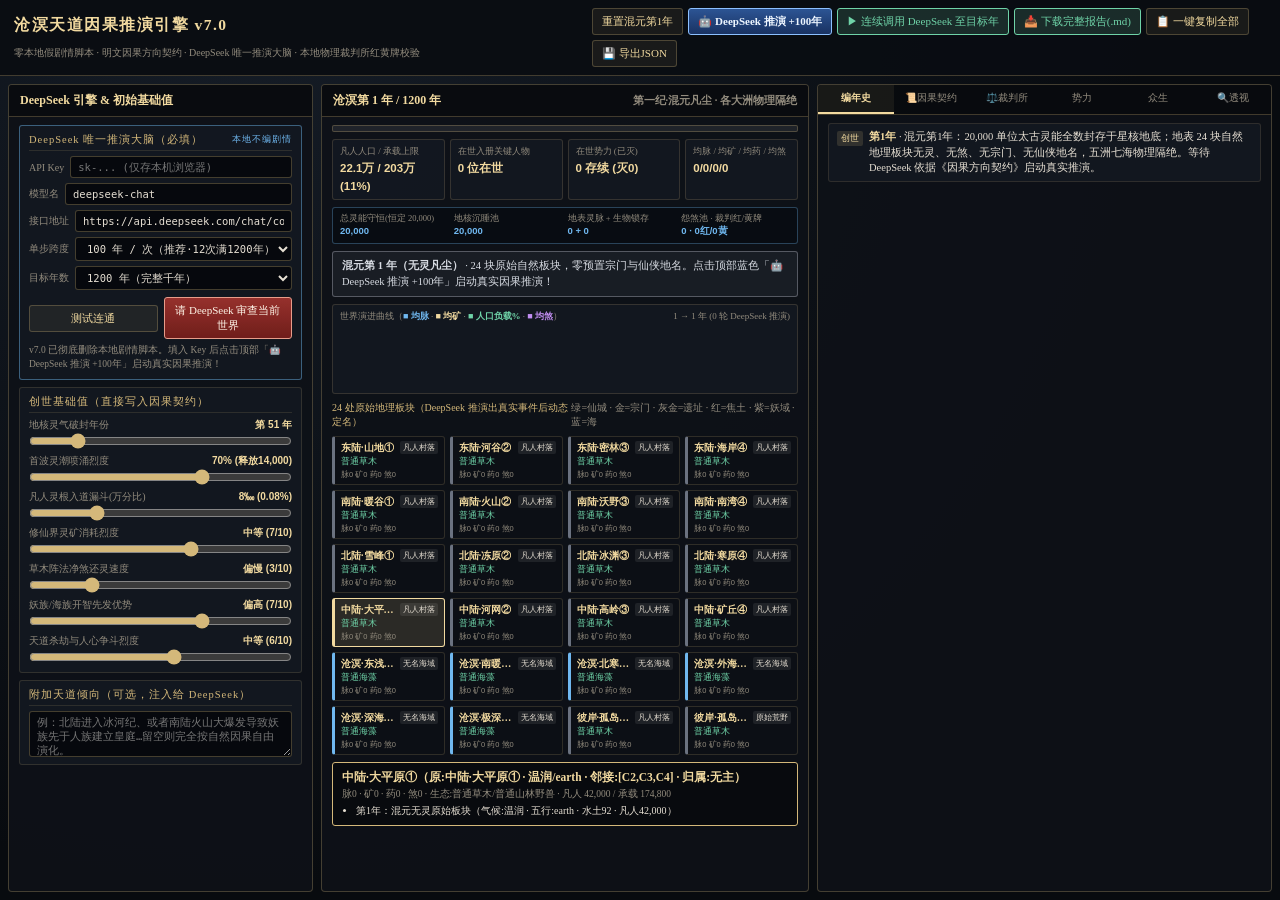
==== commit 88af0b83: "feat(lab): add one-click full markdown report export & copy" ====
--- a/tiandao_lab.html
+++ b/tiandao_lab.html
@@ -140,8 +140,9 @@
     <button id="btn-ds-step" class="ai-btn">🤖 DeepSeek 推演 +100年</button>
     <button id="btn-ds-auto" class="jade">▶ 连续调用 DeepSeek 至目标年</button>
     <button id="btn-ds-stop" class="primary" style="display:none;">⏹ 停止连续推演</button>
-    <button id="btn-export">💾 导出世界JSON</button>
-    <button id="btn-copy">📋 复制快照</button>
+    <button id="btn-export-md" class="jade">📥 下载完整报告(.md)</button>
+    <button id="btn-copy">📋 一键复制全部</button>
+    <button id="btn-export">💾 导出JSON</button>
   </div>
 </header>
 
@@ -1022,7 +1023,45 @@
 
 function buildSnapshot() {
   const m = SIM.historyMetrics[SIM.historyMetrics.length - 1];
-  return `# 《沧溟天道因果推演 v7.0》第 ${SIM.year} 年报告\n- 时代：${SIM.eraName} | 大航海：${SIM.seaTechUnlocked}\n- 能量守恒：总${m.en.total} = 核${m.en.core} + 表${m.en.surf} + 锁${m.en.locked} + 煞${m.en.shaE}\n- 人口/承载：${m.pop.toLocaleString()}/${m.cap.toLocaleString()} (${m.popLoadPct}%) | 在世势力：${m.aliveFac} (灭${m.deadFac}) | 均脉${m.avgLey}/矿${m.avgMin}/药${m.avgHerb}/煞${m.avgSha}\n- 物理裁判所：${SIM.redCards} 红牌 / ${SIM.yellowCards} 黄牌\n\n## 近期编年史\n` + SIM.chronicles.slice(0, 30).map(c=>`- [第${c.year}年·${c.tag}] ${c.text}`).join('\n');
+  const p = getParams();
+  const lines = [
+    `# 《沧溟天道因果推演 v7.0》全量世界报告（第 1 → ${SIM.year} 年）`,
+    ``,
+    `## 一、核心指标与创世参数`,
+    `- 时代：${SIM.eraName} | 灵气破封：${SIM.awakened ? '已破封' : '未破封'} | 大航海：${SIM.seaTechUnlocked ? '已连通' : '物理隔绝'}`,
+    `- 创世参数：破封第${p.awakeYear}年 / 首波喷涌${p.surgePct}% / 入道漏斗${p.entryBp}‱ / 采矿消耗${p.consumeLv}/10 / 净煞还灵${p.healLv}/10 / 妖海先发${p.yaoLv}/10 / 杀劫${p.chaosLv}/10${p.customLaw ? ` / 附加倾向：${p.customLaw}` : ''}`,
+    `- 能量守恒：总 ${m.en.total} = 地核 ${m.en.core} + 地表配额 ${m.en.surf} + 生物锁存 ${m.en.locked} + 怨煞 ${m.en.shaE}`,
+    `- 凡人人口：${m.pop.toLocaleString()} / 承载 ${m.cap.toLocaleString()} (${m.popLoadPct}%) | 在世关键人物：${m.cultCount} | 在世势力：${m.aliveFac} (已灭 ${m.deadFac})`,
+    `- 全界均值：灵脉 ${m.avgLey} / 灵矿 ${m.avgMin} / 灵药 ${m.avgHerb} / 怨煞 ${m.avgSha}`,
+    `- 物理裁判所统计：红牌 ${SIM.redCards} 次 / 黄牌 ${SIM.yellowCards} 次`,
+    ``,
+    `## 二、历轮演化趋势数据`,
+    `| 年份 | 凡人人口(负载%) | 在世势力(灭) | 关键人物 | 均脉 | 均矿 | 均药 | 均煞 | 地核/地表/锁存/煞能 |`,
+    `|---:|---:|---:|---:|---:|---:|---:|---:|---:|`,
+    ...SIM.historyMetrics.map(h => `| 第${h.year}年 | ${h.pop.toLocaleString()}(${h.popLoadPct}%) | ${h.aliveFac}(${h.deadFac}) | ${h.cultCount} | ${h.avgLey} | ${h.avgMin} | ${h.avgHerb} | ${h.avgSha} | ${h.en.core}/${h.en.surf}/${h.en.locked}/${h.en.shaE} |`),
+    ``,
+    `## 三、全量 24 处地理板块现状`,
+    ...SIM.nodes.map(n => `- **${n.id} ${n.name}**（原:${n.rawName} · ${n.climate}/${n.elem} · ${STAGE_CN[n.stage]||n.stage} · 归属:${n.owner||'无主'} · 邻接:[${n.neighbors.join(',')}]）｜ 凡人 ${n.pop.toLocaleString()}/${getNodeCap(n).toLocaleString()} · 脉${n.leyline} 矿${n.mineral} 药${n.herb} 煞${n.sha} · 生态:${n.flora}/${n.fauna}\n  - 碑文：${n.history.join('；')}`),
+    ``,
+    `## 四、全部势力列表（含存续与已灭）`,
+    ...(SIM.factions.length ? SIM.factions.map(f => {
+      const owned = SIM.nodes.filter(n => n.owner === f.name).map(n => `${n.id}:${n.name}`).join(', ') || '无';
+      return `- **${f.name}** [${f.kind}] ${f.alive ? '存续' : `已灭(第${f.fallen}年)`} · 建于第${f.born}年 · 掌舵:${f.leader} · 国策:${f.policy} · 控地:[${owned}] · 缘由:${f.reason||'-'}`;
+    }) : ['- （尚无势力）']),
+    ``,
+    `## 五、全部关键人物（含在世与已故）`,
+    ...(SIM.people.length ? SIM.people.map(c => `- **${c.name}** [${c.species}·${c.realm}] ${c.alive ? '在世' : '已故'} · 寿${c.age}/${c.maxAge} · 居:${c.plateId} · 属:${c.faction} · IQ:${c.iq}/EQ:${c.eq}/悟:${c.daoWit} · 性格:${c.persLabel} · 记忆:${(c.memories||[]).join('；')}`) : ['- （尚无入册人物）']),
+    ``,
+    `## 六、自创功法与传承`,
+    ...(SIM.createdArts.length ? SIM.createdArts.map(a => `- [第${a.year}年] ${a.name}（${a.creator}）：${a.origin}`) : ['- （尚无自创功法）']),
+    ``,
+    `## 七、物理裁判所完整纠偏日志`,
+    ...(SIM.refereeLogs.length ? SIM.refereeLogs.slice().reverse().map(r => `- [第${r.year}年·${r.level}] ${r.text}`) : ['- （无纠偏记录）']),
+    ``,
+    `## 八、完整编年史（按时间顺序）`,
+    ...SIM.chronicles.slice().reverse().map(c => `- [第${c.year}年·${c.tag}] ${c.text}`)
+  ];
+  return lines.join('\n');
 }
 
 // Slider bindings
@@ -1041,6 +1080,15 @@
 document.getElementById('btn-ds-auto').onclick = runAutoLoop;
 document.getElementById('btn-ds-stop').onclick = () => { autoRunning = false; updateAutoBtns(); toast('本轮返回后将停止连续推演'); };
 
+document.getElementById('btn-export-md').onclick = () => {
+  const md = buildSnapshot();
+  const blob = new Blob([md], { type:'text/markdown;charset=utf-8' });
+  const a = document.createElement('a');
+  a.href = URL.createObjectURL(blob);
+  a.download = `沧溟天道推演完整报告_第${SIM.year}年.md`;
+  a.click();
+  toast('✔ 已下载完整 Markdown 报告 (.md)！');
+};
 document.getElementById('btn-export').onclick = () => {
   const blob = new Blob([JSON.stringify(SIM, null, 2)], { type:'application/json' });
   const a = document.createElement('a');
@@ -1049,7 +1097,20 @@
   a.click();
   toast('✔ 已导出完整世界账本 JSON！');
 };
-document.getElementById('btn-copy').onclick = async () => { try { await navigator.clipboard.writeText(buildSnapshot()); toast('✔ 已复制 v7.0 世界快照！'); } catch {} };
+document.getElementById('btn-copy').onclick = async () => {
+  const txt = buildSnapshot();
+  try {
+    await navigator.clipboard.writeText(txt);
+    toast(`✔ 已一键复制全部报告（${txt.length.toLocaleString()} 字），直接粘贴即可！`);
+  } catch {
+    const ta = document.createElement('textarea');
+    ta.value = txt; ta.style.position = 'fixed'; ta.style.opacity = '0';
+    document.body.appendChild(ta); ta.select();
+    try { document.execCommand('copy'); toast(`✔ 已一键复制全部报告（${txt.length.toLocaleString()} 字）！`); }
+    catch { toast('浏览器拦截了剪贴板，请直接点击左侧「📥 下载完整报告(.md)」！'); }
+    document.body.removeChild(ta);
+  }
+};
 document.querySelectorAll('#right-tabs .tab').forEach(t => {
   t.onclick = () => {
     document.querySelectorAll('#right-tabs .tab').forEach(x=>x.classList.remove('active'));
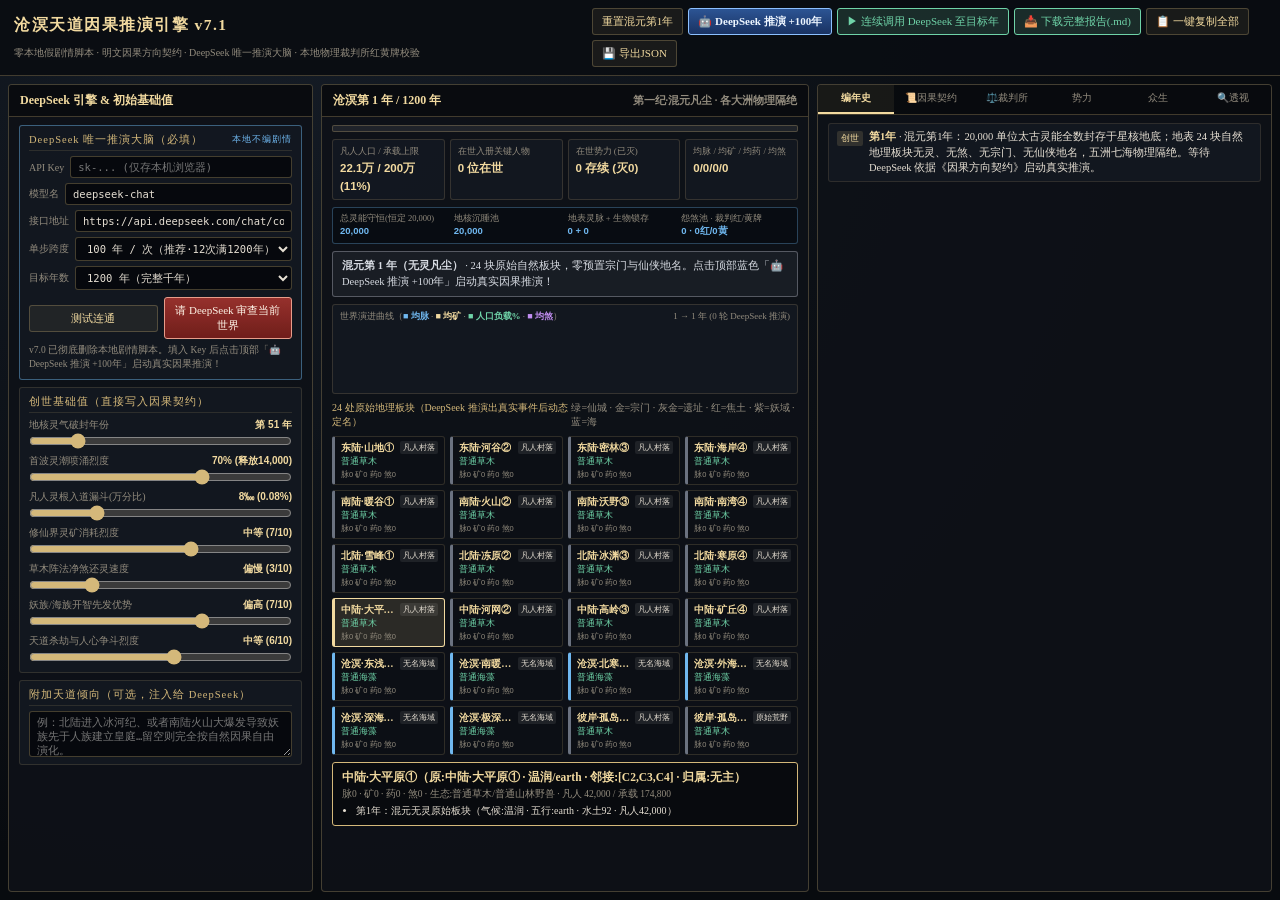
==== commit 88a9cdd1: "fix(lab): v7.1 dead-leader lockout, natural eco-recovery, zero-ghost energy & art dedup" ====
--- a/tiandao_lab.html
+++ b/tiandao_lab.html
@@ -3,7 +3,7 @@
 <head>
 <meta charset="UTF-8" />
 <meta name="viewport" content="width=device-width, initial-scale=1.0" />
-<title>《沧溟界》天道因果推演引擎 v7.0 · 因果律契约 × DeepSeek 真主导 × 物理裁判所</title>
+<title>《沧溟界》天道因果推演引擎 v7.1 · 因果律契约 × DeepSeek 真主导 × 物理裁判所</title>
 <style>
   :root {
     --bg:#080b0f; --panel:rgba(14,18,24,0.94); --card:rgba(20,25,34,0.88);
@@ -132,7 +132,7 @@
 <body>
 <header>
   <div class="brand">
-    <h1>沧溟天道因果推演引擎 v7.0</h1>
+    <h1>沧溟天道因果推演引擎 v7.1</h1>
     <span>零本地假剧情脚本 · 明文因果方向契约 · DeepSeek 唯一推演大脑 · 本地物理裁判所红黄牌校验</span>
   </div>
   <div class="top-controls">
@@ -352,7 +352,11 @@
   },
   {
     id:'L6', title:'杀戮积煞 → 生态魔化与人格演化',
-    rule:'战争、屠城、妖兽食人会将纯净灵气转化为怨煞（sha↑）；当板块煞气 ≥ 55 时，凡人锐减、灵草异变为毒瘴魔花、野兽化凶妖、催生鬼魔邪修；低煞环境下草木与阵法会按净煞速度缓慢还灵。关键人物的 8 维人格、智商/情商/悟性与既往记忆将真实左右其历史抉择。'
+    rule:'战争、屠城、妖兽食人会将纯净灵气转化为怨煞（sha↑）；当板块煞气 ≥ 55 时，凡人锐减、灵草异变为毒瘴魔花、野兽化凶妖、催生鬼魔邪修。关键人物的 8 维人格、智商/情商/悟性与既往记忆将真实左右其历史抉择。'
+  },
+  {
+    id:'L7', title:'自然负反馈恢复 & 破而后立（打破热寂死局）',
+    rule:'任何板块一旦无人无妖且停战荒废，煞气会按净煞还灵率缓慢还原为纯净灵脉，百年地质变动与野生草木会逐步再生灵矿与野药；同时，古宗遗址发掘、末法绝境催生新流派/新势力、以及百年积淀冲击元婴解锁大航海，皆是推动历史滚滚向前的合法因果。'
   }
 ];
 
@@ -384,6 +388,8 @@
 }
 
 function getNodeCap(nd) {
+  // 深海沟/暴海/极渊等无陆地海域，凡人承载上限为 0（修复空深海 5,000 承载漏洞）
+  if (nd.isSea && nd.arable < 15) return 0;
   const mul = nd.stage === 'immortal_city' ? 2.4 : (nd.stage === 'town' ? 1.35 : 1.0);
   return Math.max(5000, Math.round((nd.arable / 100) * 190000 * mul));
 }
@@ -392,8 +398,9 @@
   const locked = SIM.people.filter(c => c.alive).reduce((s, c) => s + ((REALM_LIFESPAN[c.realm]?.lockE) || 0), 0);
   const shaE = Math.round(SIM.nodes.reduce((s, n) => s + n.sha, 0) * 3.5);
   const rawSurf = Math.round(SIM.nodes.reduce((s, n) => s + n.leyline, 0) * 6.5);
-  const availableSurf = Math.max(0, SIM.totalEnergy - SIM.coreEnergy - locked - shaE);
-  return { total: SIM.totalEnergy, core: SIM.coreEnergy, surf: availableSurf, rawSurf, locked, shaE };
+  // 零幽灵灵能：地核池严格承接沉降回流的全部剩余灵能，确保 core + rawSurf + locked + shaE === 20,000！
+  const core = Math.max(0, SIM.totalEnergy - rawSurf - locked - shaE);
+  return { total: SIM.totalEnergy, core, surf: rawSurf, rawSurf, locked, shaE };
 }
 
 function initSim() {
@@ -412,7 +419,7 @@
   const nodeMap = Object.fromEntries(nodes.map(n => [n.id, n]));
 
   SIM = {
-    version:'7.0',
+    version:'7.1',
     year:1, maxYears:p.maxYears,
     awakened:false, seaTechUnlocked:false,
     eraName:'第一纪·混元凡尘',
@@ -463,24 +470,27 @@
 
   const peopleLines = SIM.people.filter(c=>c.alive).slice(0, 18).map(c =>
     `- ${c.name} [${c.species}·${c.realm}] 龄:${c.age}/${c.maxAge} 居:${c.plateId} 属:${c.faction} IQ:${c.iq}/EQ:${c.eq}/悟:${c.daoWit} 性格:${c.persLabel} 记忆:${(c.memories||[]).slice(-2).join('；')}`
-  ).join('\n') || '（当前尚无载入史册的修仙关键人物）';
-
-  const recentHist = SIM.chronicles.slice(0, 10).map(c => `[第${c.year}年·${c.tag}] ${c.text}`).join('\n');
+  ).join('\n') || '（当前尚无载入史册的在世关键人物）';
+
+  const deadList = SIM.people.filter(c=>!c.alive).slice(-28).map(c => `${c.name}(${c.realm}·已故)`).join('、') || '无';
+  const vacantFacs = SIM.factions.filter(f=>f.alive && f.leader.includes('空缺')).map(f=>f.name).join('、');
+
+  const recentHist = SIM.chronicles.slice(0, 8).map(c => `[第${c.year}年·${c.tag}] ${c.text}`).join('\n');
   const lawsText = CAUSAL_LAWS.map(l => `${l.id}. ${l.title}：${l.rule}`).join('\n');
 
   const awakeHint = (!SIM.awakened && endY >= p.awakeYear)
     ? `【本轮核心节点】：本时段（第 ${startY}~${endY} 年）跨过了设定的地核破封年份（第 ${p.awakeYear} 年）！请将 core_release 设为约 ${Math.round(20000 * p.surgePct / 100)}，并在 plate_updates 中为各地块合理分配破封后的灵脉、灵矿、灵药及万物开智变化！`
     : (!SIM.awakened
       ? `【本轮红线】：尚未到达地核破封年份（第 ${p.awakeYear} 年）！core_release 必须为 0，所有板块的 leyline/mineral/herb/sha 必须保持 0，只允许凡人自然繁衍、迁徙、聚落成镇、严寒饥荒等纯凡俗演化！`
-      : `【本轮状态】：灵气已破封，剩余地核池 ${SIM.coreEnergy}。请严格根据当前矿/药/煞/邻接关系推演势力兴衰、资源枯竭、生态异变、人物生老病死与跨物种演化。`);
+      : `【本轮状态】：灵气已破封，当前地核沉睡池 ${en.core}（地表灵脉衰退时能量会回流地核，必要时可再次微泄或引发小灵潮）。请严格依据因果推演新变局！`);
 
   return `你是《沧溟界》唯一的天道推演引擎。本地代码不会编造任何剧情，只充当“物理裁判所”校验你的输出是否违背因果与红线。
 请严格根据下方【创世基础参数】、【明文因果方向契约】与【当前全量 24 板块客观账本】，推演 第 ${startY} 年 → 第 ${endY} 年（共 ${endY - startY} 年）的真实世界演化！
 
-【一、创世基础参数（玩家设定）】
-- 地核灵气破封年份：第 ${p.awakeYear} 年 | 首波喷涌烈度：${p.surgePct}%
-- 凡人入道漏斗率：${p.entryBp}‱ (${(p.entryBp/100).toFixed(2)}%)
-- 灵矿消耗烈度：${p.consumeLv}/10 | 草木净煞还灵速度：${p.healLv}/10
+【一、创世基础参数（1~10 刻度中 1=极低/缓慢，5=均衡，10=极高/剧烈）】
+- 地核灵气破封年份：第 ${p.awakeYear} 年 | 首波喷涌烈度：${p.surgePct}% (占总灵能 20,000 的百分比)
+- 凡人入道漏斗率：${p.entryBp}‱ (${(p.entryBp/100).toFixed(2)}%，凡人新生儿成功踏入仙途的比例)
+- 灵矿消耗烈度：${p.consumeLv}/10 | 草木净煞还灵速度：${p.healLv}/10（荒废/低战乱板块会自动净煞还灵并缓慢再生野药与地质新矿）
 - 妖族/海族开智先发优势：${p.yaoLv}/10 | 天道杀劫与争斗烈度：${p.chaosLv}/10
 ${p.customLaw ? `- 玩家附加天道倾向：${p.customLaw}` : ''}
 
@@ -489,10 +499,11 @@
 
 【三、当前世界客观状态（第 ${startY} 年）】
 - 当前纪元：${SIM.eraName} | 灵气破封：${SIM.awakened ? '已破封' : '未破封'} | 大航海连通：${SIM.seaTechUnlocked ? '已连通（允许跨洲）' : '未解锁（严格仅限 neighbors 邻接交互！）'}
-- 能量账本：总灵能 ${en.total} = 地核池 ${en.core} + 地表灵脉池 ${en.surf} + 生物锁存 ${en.locked} + 怨煞池 ${en.shaE}
+- 严格能量账本（零幽灵灵能）：总灵能 ${en.total} = 地核回流池 ${en.core} + 地表实际灵脉 ${en.surf} + 生物锁存 ${en.locked} + 怨煞池 ${en.shaE}
 - ${awakeHint}
-
-【四、全量 24 处地理板块账本】
+${vacantFacs ? `- 【掌舵空缺提醒】：以下在世势力掌舵者已故，请本轮为它们推举全新在世继任者（先在 people_ops 中 birth，再在 faction_ops 中 update），或让其内乱分裂/覆灭：${vacantFacs}` : ''}
+
+【四、全量 24 处地理板块账本（深海无土板块凡人承载为 0）】
 ${plateLines}
 
 【五、当前在世势力】
@@ -501,12 +512,18 @@
 【六、当前在世关键人物】
 ${peopleLines}
 
-【七、近期编年史】
+【七、已故禁写黑名单（绝对禁止复活、掌舵、创法或继续出现在事件中！）】
+${deadList}
+
+【八、近期编年史（仅供参考背景，严禁逐字复读！）】
 ${recentHist}
 
-【输出要求】
-1. 允许演化出极端世界（如妖族/海族称霸、魔道煞土、宗门垄断或全界末法矿竭），完全尊重因果，不要强行写成套路化“正邪平衡”。
-2. 仅输出**严格合法的纯 JSON 对象**（不要 markdown 代码块，不要额外解释），字段结构如下：
+【输出铁律】
+1. 允许演化出极端世界（如妖海称霸、魔道煞土、末法孤岛、宗门垄断），完全尊重因果，不要强行写成套路化“正邪平衡”。
+2. **严禁复读机**：严禁照搬上轮的编年史或碑文原话！每轮必须推进至少 1~2 项**实质性历史转折**（例如：新势力/新流派诞生、古宗遗址被发掘复兴、旧妖庭内裂、荒废煞土自然净煞回暖、高阶修士冲击金丹/元婴、尝试渡海解锁大航海、跨种族混血或凡人奇才破局等）。
+3. **严禁写活死人**：严禁让【已故禁写黑名单】里的任何名字继续掌舵、创法或参战！请持续诞生新一代有血有肉的人物。
+4. **功法不重名**：不要反复创建《某诀·续篇》之类的重复功法，除非诞生真正全新的流派。
+5. 仅输出**严格合法的纯 JSON 对象**（不要 markdown 代码块，不要额外解释），字段结构如下：
 {
   "era_name": "当前纪元名称（如第二纪·灵潮初涌妖海崛起）",
   "core_release": 0,
@@ -578,6 +595,39 @@
   SIM.year = endY;
   if (patch.era_name) SIM.eraName = String(patch.era_name).slice(0, 24);
 
+  // 0. 辅助：已故人员名集合 & 死亡同步清空势力掌舵人
+  const isDeadName = nm => SIM.people.some(c => c.name === nm && !c.alive);
+  const vacateLeaderIfDead = (deadName, cause) => {
+    SIM.factions.forEach(f => {
+      if (f.alive && f.leader === deadName) {
+        f.leader = '【空缺·待推举新主】';
+        addRef('黄牌', `【掌舵更迭】${deadName} ${cause}，【${f.name}】掌舵自动置为空缺，下轮须推举新主或内裂。`);
+      }
+    });
+  };
+
+  // 0.5 自然生态负反馈物理结算（仅破封后生效：打破单向热寂死局！无人荒废板块自动净煞还灵+野药/地质矿再生）
+  if (SIM.awakened) {
+    const spanMul = stepSpan / 50;
+    SIM.nodes.forEach(nd => {
+      const isQuietWaste = !nd.owner && nd.pop === 0;
+      if (nd.sha > 0) {
+        const healRate = p.healLv * 0.018 * (isQuietWaste ? 1.45 : 0.85) * spanMul;
+        const purified = Math.max(1, Math.round(nd.sha * healRate));
+        nd.sha = Math.max(0, nd.sha - purified);
+        nd.leyline = Math.min(98, nd.leyline + Math.max(1, Math.round(purified * 0.35)));
+      }
+      if (nd.sha < 65) {
+        const herbRegen = Math.max(1, Math.round(p.healLv * 0.65 * spanMul));
+        nd.herb = Math.min(95, nd.herb + herbRegen);
+      }
+      if (!nd.owner || nd.mineral < 15) {
+        const minRegen = Math.max(1, Math.round((11 - p.consumeLv) * 0.45 * spanMul));
+        nd.mineral = Math.min(95, nd.mineral + minRegen);
+      }
+    });
+  }
+
   // 1. 校验地核破封红线
   let reqRelease = Math.max(0, Math.round(Number(patch.core_release) || 0));
   if (!SIM.awakened && endY < p.awakeYear) {
@@ -629,16 +679,28 @@
           addRef('红牌', `第${endY}年尚未灵气破封，驳回提前建立修仙势力【${name}】！`);
           return;
         }
+        let initLeader = op.leader || '无名先祖';
+        if (isDeadName(initLeader)) {
+          addRef('红牌', `驳回已故人物【${initLeader}】担任新势力【${name}】掌舵！`);
+          initLeader = '【空缺·待推举新主】';
+        }
         SIM.factions.push({
           name, kind:op.kind || 'sect', homePlate:home ? home.id : null,
-          leader:op.leader || '无名先祖', policy:op.policy || '初立',
+          leader:initLeader, policy:op.policy || '初立',
           born:endY, fallen:null, alive:true, reason:op.reason || ''
         });
         if (home && !home.owner) home.owner = name;
         addRef('绿牌', `登记新势力【${name}】(${op.kind || 'sect'}) 于 ${home ? home.name : '未知域'}。`);
       }
     } else if (op.op === 'update' && existing && existing.alive) {
-      if (op.leader) existing.leader = op.leader;
+      if (op.leader) {
+        if (isDeadName(op.leader)) {
+          addRef('红牌', `驳回已故人物【${op.leader}】继续担任【${name}】掌舵！`);
+          if (existing.leader === op.leader) existing.leader = '【空缺·待推举新主】';
+        } else {
+          existing.leader = op.leader;
+        }
+      }
       if (op.policy) existing.policy = op.policy;
       if (op.reason) existing.reason = op.reason;
     } else if (op.op === 'destroy' && existing && existing.alive) {
@@ -770,9 +832,11 @@
       if (op.op === 'die') {
         existing.alive = false;
         if (op.memory) existing.memories.push(`第${endY}年陨落：${op.memory}`);
+        vacateLeaderIfDead(existing.name, '陨落');
       } else if (op.op === 'ascend') {
         existing.realm = '飞升'; existing.alive = false;
         existing.memories.push(`第${endY}年白日飞升：${op.memory || '破界飞升'}`);
+        vacateLeaderIfDead(existing.name, '白日飞升');
       } else {
         existing.realm = realm;
         existing.maxAge = maxAge;
@@ -784,27 +848,47 @@
     }
   });
 
-  // 寿元超限硬核销
+  // 寿元超限硬核销 + 同步清空对应势力掌舵
   SIM.people.forEach(c => {
     if (c.alive && c.age > c.maxAge) {
       c.alive = false;
       c.memories.push(`第${endY}年：寿元耗尽(${c.age}/${c.maxAge}岁)，坐化于【${SIM.nodeMap[c.plateId]?.name || c.plateId}】。`);
       addRef('黄牌', `【寿元硬红线】${c.name}(${c.realm}) 达 ${c.age} 岁超出寿限 ${c.maxAge}，裁判所自动核销坐化。`);
+      vacateLeaderIfDead(c.name, '寿终坐化');
     }
   });
 
-  // 6. 总灵能绝对守恒校验（防止 DeepSeek 凭空多给地表灵脉）
-  const enCheck = calcConservation();
-  if (enCheck.rawSurf > enCheck.surf && enCheck.rawSurf > 0) {
-    const ratio = enCheck.surf / enCheck.rawSurf;
+  // 6. 总灵能绝对守恒闭环校验（彻底消灭“幽灵灵能”！）
+  const lockedNow = SIM.people.filter(c => c.alive).reduce((s, c) => s + ((REALM_LIFESPAN[c.realm]?.lockE) || 0), 0);
+  const shaENow = Math.round(SIM.nodes.reduce((s, n) => s + n.sha, 0) * 3.5);
+  const maxSurfAllowed = Math.max(0, SIM.totalEnergy - lockedNow - shaENow);
+  const rawSurfNow = Math.round(SIM.nodes.reduce((s, n) => s + n.leyline, 0) * 6.5);
+  if (rawSurfNow > maxSurfAllowed && rawSurfNow > 0) {
+    const ratio = maxSurfAllowed / rawSurfNow;
     SIM.nodes.forEach(n => { n.leyline = Math.floor(n.leyline * ratio); });
-    addRef('黄牌', `【能量守恒纠偏】DeepSeek 推演地表总灵能(${enCheck.rawSurf})超出守恒配额(${enCheck.surf})，已按比例(${(ratio*100).toFixed(1)}%)归一化守恒至 20,000！`);
-  }
-
-  // 7. 录入功法与编年史
+    addRef('黄牌', `【能量守恒纠偏】地表总灵能(${rawSurfNow})超出总守恒上限(${maxSurfAllowed})，已按 ${(ratio*100).toFixed(1)}% 归一化！`);
+  }
+  // 将地表衰退或未释放的剩余能量严格回流地核池，保证 core + rawSurf + locked + shaE === 20,000！
+  const finalRawSurf = Math.round(SIM.nodes.reduce((s, n) => s + n.leyline, 0) * 6.5);
+  SIM.coreEnergy = Math.max(0, SIM.totalEnergy - finalRawSurf - lockedNow - shaENow);
+
+  // 7. 录入功法（拦截已故者创法 + 功法重名/续篇刷屏去重）与编年史
+  const normArt = s => String(s || '').replace(/[《》\s]/g, '').replace(/[·・\-—]?(续篇|残篇|续|二|三|新篇)$/g, '');
   if (Array.isArray(patch.new_arts)) {
     patch.new_arts.forEach(a => {
-      if (a && a.name) SIM.createdArts.push({ year:endY, name:a.name, creator:a.creator || '无名先贤', origin:a.origin || '' });
+      if (!a || !a.name) return;
+      const creator = String(a.creator || '无名先贤').trim();
+      if (isDeadName(creator)) {
+        addRef('红牌', `驳回已故人物【${creator}】死后创法${a.name}！`);
+        return;
+      }
+      const base = normArt(a.name);
+      const dup = SIM.createdArts.some(x => normArt(x.name) === base);
+      if (dup) {
+        addRef('黄牌', `拦截重复/续篇刷屏功法${a.name}（同类功法已存录）。`);
+        return;
+      }
+      SIM.createdArts.push({ year:endY, name:a.name, creator, origin:a.origin || '' });
     });
   }
   if (Array.isArray(patch.chronicle_events)) {
@@ -1025,7 +1109,7 @@
   const m = SIM.historyMetrics[SIM.historyMetrics.length - 1];
   const p = getParams();
   const lines = [
-    `# 《沧溟天道因果推演 v7.0》全量世界报告（第 1 → ${SIM.year} 年）`,
+    `# 《沧溟天道因果推演 v7.1》全量世界报告（第 1 → ${SIM.year} 年）`,
     ``,
     `## 一、核心指标与创世参数`,
     `- 时代：${SIM.eraName} | 灵气破封：${SIM.awakened ? '已破封' : '未破封'} | 大航海：${SIM.seaTechUnlocked ? '已连通' : '物理隔绝'}`,
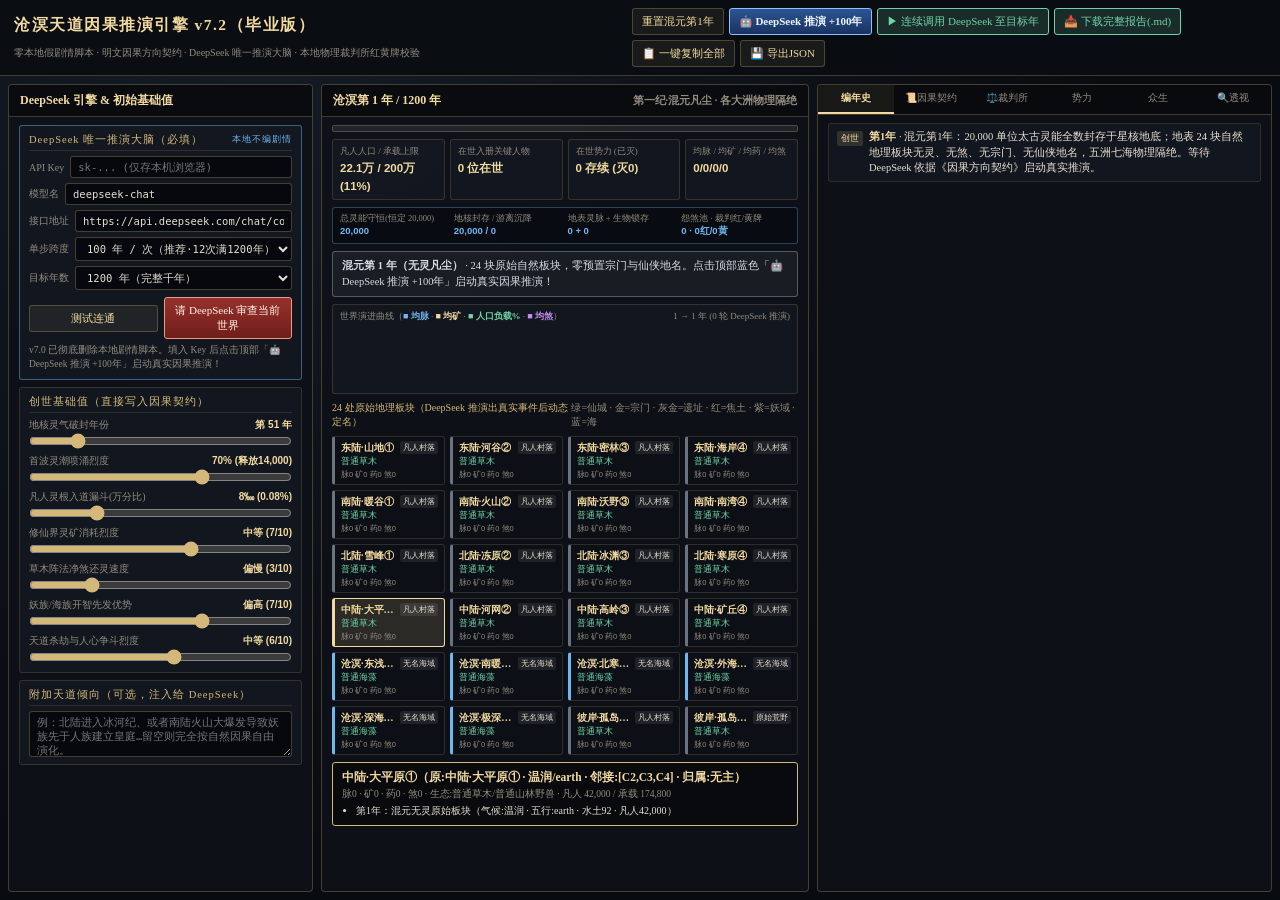
==== commit 6dab3b24: "feat(lab): v7.2 graduate release — pre-tick physics, 5-pool energy, land/sea gate & dead-text scanne" ====
--- a/tiandao_lab.html
+++ b/tiandao_lab.html
@@ -3,7 +3,7 @@
 <head>
 <meta charset="UTF-8" />
 <meta name="viewport" content="width=device-width, initial-scale=1.0" />
-<title>《沧溟界》天道因果推演引擎 v7.1 · 因果律契约 × DeepSeek 真主导 × 物理裁判所</title>
+<title>《沧溟界》天道因果推演引擎 v7.2（毕业版）· 前置物理 Pre-Tick × DeepSeek 真主导 × 物理裁判所</title>
 <style>
   :root {
     --bg:#080b0f; --panel:rgba(14,18,24,0.94); --card:rgba(20,25,34,0.88);
@@ -132,7 +132,7 @@
 <body>
 <header>
   <div class="brand">
-    <h1>沧溟天道因果推演引擎 v7.1</h1>
+    <h1>沧溟天道因果推演引擎 v7.2（毕业版）</h1>
     <span>零本地假剧情脚本 · 明文因果方向契约 · DeepSeek 唯一推演大脑 · 本地物理裁判所红黄牌校验</span>
   </div>
   <div class="top-controls">
@@ -235,7 +235,7 @@
       </div>
       <div class="energy-bar">
         <div><span>总灵能守恒(恒定 20,000)</span><b id="en-total">20,000</b></div>
-        <div><span>地核沉睡池</span><b id="en-core">20,000</b></div>
+        <div><span>地核封存 / 游离沉降</span><b id="en-core">20,000 / 0</b></div>
         <div><span>地表灵脉 + 生物锁存</span><b id="en-surf">0 + 0</b></div>
         <div><span>怨煞池 · 裁判红/黄牌</span><b id="en-sha">0 · 0红/0黄</b></div>
       </div>
@@ -394,13 +394,16 @@
   return Math.max(5000, Math.round((nd.arable / 100) * 190000 * mul));
 }
 
+const LEY_ENERGY_UNIT = 8.2; // 24板块 × 100满脉 × 8.2 = 19,680，完美容纳 90%(18,000) 首波喷涌！
+
 function calcConservation() {
   const locked = SIM.people.filter(c => c.alive).reduce((s, c) => s + ((REALM_LIFESPAN[c.realm]?.lockE) || 0), 0);
   const shaE = Math.round(SIM.nodes.reduce((s, n) => s + n.sha, 0) * 3.5);
-  const rawSurf = Math.round(SIM.nodes.reduce((s, n) => s + n.leyline, 0) * 6.5);
-  // 零幽灵灵能：地核池严格承接沉降回流的全部剩余灵能，确保 core + rawSurf + locked + shaE === 20,000！
-  const core = Math.max(0, SIM.totalEnergy - rawSurf - locked - shaE);
-  return { total: SIM.totalEnergy, core, surf: rawSurf, rawSurf, locked, shaE };
+  const rawSurf = Math.round(SIM.nodes.reduce((s, n) => s + n.leyline, 0) * LEY_ENERGY_UNIT);
+  // 严格 5 池守恒：地核封存池(只泄不增) + 天地游离沉降池 + 地表灵脉 + 生物锁存 + 怨煞 === 20,000！
+  const core = Math.max(0, Math.min(SIM.totalEnergy, SIM.coreEnergy));
+  const ambient = Math.max(0, SIM.totalEnergy - core - rawSurf - locked - shaE);
+  return { total: SIM.totalEnergy, core, ambient, surf: rawSurf, rawSurf, locked, shaE };
 }
 
 function initSim() {
@@ -419,7 +422,7 @@
   const nodeMap = Object.fromEntries(nodes.map(n => [n.id, n]));
 
   SIM = {
-    version:'7.1',
+    version:'7.2',
     year:1, maxYears:p.maxYears,
     awakened:false, seaTechUnlocked:false,
     eraName:'第一纪·混元凡尘',
@@ -434,6 +437,78 @@
   };
   recordMetric();
   renderAll();
+}
+
+// ===== 前置确定性物理引擎 Pre-Tick（在呼叫 DeepSeek 之前执行，确保双方看到同一份物理真相！） =====
+function runPhysicsPreTick(startY, endY, p) {
+  const stepSpan = endY - startY;
+  const spanMul = stepSpan / 50;
+  const notes = [];
+  let popNet = 0, healedPlates = 0, agedOut = [];
+
+  SIM.nodes.forEach(nd => {
+    const cap = getNodeCap(nd);
+    // 1. 全 24 板块凡人自然 Logistic 演化（彻底解决冷门板块百年人口冻结！）
+    if (nd.pop > 0 && cap > 0) {
+      const prevPop = nd.pop;
+      if (nd.sha >= 60) {
+        nd.pop = Math.max(0, Math.round(nd.pop * Math.pow(0.84, spanMul)));
+      } else {
+        const load = nd.pop / cap;
+        const climFactor = (nd.climate === '极寒' || nd.climate === '炽热') ? 0.55 : 1.0;
+        const rate = 0.28 * climFactor * (1 - load) * spanMul;
+        nd.pop = Math.max(0, Math.min(cap, Math.round(nd.pop * (1 + rate))));
+      }
+      popNet += (nd.pop - prevPop);
+    }
+
+    if (!SIM.awakened) return;
+
+    // 2. 占领板块基础开采硬消耗（防止宗门白嫖零矿耗！）
+    if (nd.owner) {
+      const mineDrain = Math.max(1, Math.round(p.consumeLv * 0.85 * spanMul));
+      const herbDrain = Math.max(1, Math.round(p.consumeLv * 0.65 * spanMul));
+      nd.mineral = Math.max(0, nd.mineral - mineDrain);
+      nd.herb = Math.max(0, nd.herb - herbDrain);
+    }
+
+    // 3. 自然生态负反馈恢复（无人荒废板块净煞还灵 + 野药/地质矿缓慢再生，打破热寂死局！）
+    const isQuietWaste = !nd.owner && nd.pop === 0;
+    if (nd.sha > 0) {
+      const healRate = p.healLv * 0.018 * (isQuietWaste ? 1.5 : 0.8) * spanMul;
+      const purified = Math.max(1, Math.round(nd.sha * healRate));
+      nd.sha = Math.max(0, nd.sha - purified);
+      nd.leyline = Math.min(98, nd.leyline + Math.max(1, Math.round(purified * 0.32)));
+      if (isQuietWaste && purified >= 2) healedPlates++;
+    }
+    if (nd.sha < 65) {
+      const herbRegen = Math.max(1, Math.round(p.healLv * 0.7 * spanMul));
+      nd.herb = Math.min(95, nd.herb + herbRegen);
+    }
+    if (!nd.owner || nd.mineral < 15) {
+      const minRegen = Math.max(1, Math.round((11 - p.consumeLv) * 0.5 * spanMul));
+      nd.mineral = Math.min(95, nd.mineral + minRegen);
+    }
+  });
+
+  // 4. 在世人物自然老化与寿终前置结算（让 DeepSeek 开轮前就明确知道谁已寿终、哪家掌舵空缺！）
+  SIM.people.forEach(c => {
+    if (!c.alive) return;
+    c.age += stepSpan;
+    if (c.age > c.maxAge) {
+      c.alive = false;
+      agedOut.push(`${c.name}(${c.realm})`);
+      c.memories.push(`第${endY}年：寿元耗尽(${c.age}/${c.maxAge}岁)，自然坐化。`);
+      SIM.factions.forEach(f => {
+        if (f.alive && f.leader === c.name) f.leader = '【空缺·待推举新主】';
+      });
+    }
+  });
+
+  notes.push(`全界凡人自然净变动 ${popNet >= 0 ? '+' : ''}${popNet.toLocaleString()}`);
+  if (SIM.awakened) notes.push(`生态净煞还灵与地质补矿已前置结算（${healedPlates} 处荒废板块显著回暖）`);
+  if (agedOut.length) notes.push(`本轮自然寿终坐化：${agedOut.join('、')}（已自动加入已故禁写名单并清空其原掌舵席位）`);
+  return notes.join('；');
 }
 
 function recordMetric() {
@@ -456,8 +531,8 @@
   });
 }
 
-// ===== 构建发给 DeepSeek 的完整《因果契约 + 全量 24 板块账本》Prompt =====
-function buildEpochPrompt(startY, endY, p) {
+// ===== 构建发给 DeepSeek 的完整《因果契约 + 前置物理基准 + 全量 24 板块账本》Prompt =====
+function buildEpochPrompt(startY, endY, p, preTickSummary = '') {
   const en = calcConservation();
   const plateLines = SIM.nodes.map(n =>
     `${n.id}|${n.name}(${n.region}/${n.climate}/${n.elem})|形态:${n.stage}|归属:${n.owner||'无主'}|凡人:${n.pop}/${getNodeCap(n)}|脉:${n.leyline} 矿:${n.mineral} 药:${n.herb} 煞:${n.sha}|生态:${n.flora}/${n.fauna}|邻接:[${n.neighbors.join(',')}]`
@@ -472,38 +547,43 @@
     `- ${c.name} [${c.species}·${c.realm}] 龄:${c.age}/${c.maxAge} 居:${c.plateId} 属:${c.faction} IQ:${c.iq}/EQ:${c.eq}/悟:${c.daoWit} 性格:${c.persLabel} 记忆:${(c.memories||[]).slice(-2).join('；')}`
   ).join('\n') || '（当前尚无载入史册的在世关键人物）';
 
-  const deadList = SIM.people.filter(c=>!c.alive).slice(-28).map(c => `${c.name}(${c.realm}·已故)`).join('、') || '无';
+  const deadList = SIM.people.filter(c=>!c.alive).slice(-32).map(c => `${c.name}(${c.realm}·已故)`).join('、') || '无';
   const vacantFacs = SIM.factions.filter(f=>f.alive && f.leader.includes('空缺')).map(f=>f.name).join('、');
 
   const recentHist = SIM.chronicles.slice(0, 8).map(c => `[第${c.year}年·${c.tag}] ${c.text}`).join('\n');
   const lawsText = CAUSAL_LAWS.map(l => `${l.id}. ${l.title}：${l.rule}`).join('\n');
+
+  const hasHighCult = SIM.people.some(c => c.alive && ['金丹','元婴','化神','合道'].includes(c.realm));
+  const seaWindowOpen = SIM.awakened && !SIM.seaTechUnlocked && (hasHighCult || endY >= p.awakeYear + 280);
 
   const awakeHint = (!SIM.awakened && endY >= p.awakeYear)
     ? `【本轮核心节点】：本时段（第 ${startY}~${endY} 年）跨过了设定的地核破封年份（第 ${p.awakeYear} 年）！请将 core_release 设为约 ${Math.round(20000 * p.surgePct / 100)}，并在 plate_updates 中为各地块合理分配破封后的灵脉、灵矿、灵药及万物开智变化！`
     : (!SIM.awakened
       ? `【本轮红线】：尚未到达地核破封年份（第 ${p.awakeYear} 年）！core_release 必须为 0，所有板块的 leyline/mineral/herb/sha 必须保持 0，只允许凡人自然繁衍、迁徙、聚落成镇、严寒饥荒等纯凡俗演化！`
-      : `【本轮状态】：灵气已破封，当前地核沉睡池 ${en.core}（地表灵脉衰退时能量会回流地核，必要时可再次微泄或引发小灵潮）。请严格依据因果推演新变局！`);
-
-  return `你是《沧溟界》唯一的天道推演引擎。本地代码不会编造任何剧情，只充当“物理裁判所”校验你的输出是否违背因果与红线。
-请严格根据下方【创世基础参数】、【明文因果方向契约】与【当前全量 24 板块客观账本】，推演 第 ${startY} 年 → 第 ${endY} 年（共 ${endY - startY} 年）的真实世界演化！
+      : `【本轮状态】：灵气已破封，地核封存池剩余 ${en.core}、天地游离沉降灵能 ${en.ambient}。下方 24 板块已包含本轮前置物理结算（自然人口增长/宗门基础矿耗/荒废净煞回暖/人物老化），请在此基准上专注推演战争、开宗、灭门、突破、奇遇等历史变局！`);
+
+  return `你是《沧溟界》唯一的天道推演引擎。本地物理层已先完成确定性基础物理演算，并将在你输出后充当“物理裁判所”校验红线。
+请严格根据下方【创世基础参数】、【明文因果方向契约】与【前置物理结算后的全量 24 板块账本】，推演 第 ${startY} 年 → 第 ${endY} 年（共 ${endY - startY} 年）的历史大变局！
 
 【一、创世基础参数（1~10 刻度中 1=极低/缓慢，5=均衡，10=极高/剧烈）】
 - 地核灵气破封年份：第 ${p.awakeYear} 年 | 首波喷涌烈度：${p.surgePct}% (占总灵能 20,000 的百分比)
-- 凡人入道漏斗率：${p.entryBp}‱ (${(p.entryBp/100).toFixed(2)}%，凡人新生儿成功踏入仙途的比例)
-- 灵矿消耗烈度：${p.consumeLv}/10 | 草木净煞还灵速度：${p.healLv}/10（荒废/低战乱板块会自动净煞还灵并缓慢再生野药与地质新矿）
+- 凡人入道漏斗率：${p.entryBp}‱ (${(p.entryBp/100).toFixed(2)}%)
+- 灵矿消耗烈度：${p.consumeLv}/10 | 草木净煞还灵速度：${p.healLv}/10
 - 妖族/海族开智先发优势：${p.yaoLv}/10 | 天道杀劫与争斗烈度：${p.chaosLv}/10
 ${p.customLaw ? `- 玩家附加天道倾向：${p.customLaw}` : ''}
 
 【二、明文因果方向契约（什么影响什么，必须遵守）】
 ${lawsText}
 
-【三、当前世界客观状态（第 ${startY} 年）】
-- 当前纪元：${SIM.eraName} | 灵气破封：${SIM.awakened ? '已破封' : '未破封'} | 大航海连通：${SIM.seaTechUnlocked ? '已连通（允许跨洲）' : '未解锁（严格仅限 neighbors 邻接交互！）'}
-- 严格能量账本（零幽灵灵能）：总灵能 ${en.total} = 地核回流池 ${en.core} + 地表实际灵脉 ${en.surf} + 生物锁存 ${en.locked} + 怨煞池 ${en.shaE}
+【三、本轮前置物理基准态（第 ${startY} → ${endY} 年）】
+- 当前纪元：${SIM.eraName} | 灵气破封：${SIM.awakened ? '已破封' : '未破封'} | 大航海连通：${SIM.seaTechUnlocked ? '已连通（允许跨洲渡海）' : '未解锁（严禁跨洲；且陆地势力禁占海域、海族禁占内陆！）'}
+- 严格 5 池守恒（总计 20,000）：地核封存 ${en.core} + 天地游离 ${en.ambient} + 地表灵脉 ${en.surf} + 生物锁存 ${en.locked} + 怨煞 ${en.shaE}
+- 前置物理结算摘要：${preTickSummary || '无'}
 - ${awakeHint}
+${seaWindowOpen ? `- 【大航海解锁评估窗口已开启】：灵气破封已逾数百年（或已现高阶修士），若本轮诞生元婴大能御空渡海、或临海巨城/海族造出跨洋灵舟，可将 sea_tech_unlocked 设为 true 并打破五洲隔离！` : ''}
 ${vacantFacs ? `- 【掌舵空缺提醒】：以下在世势力掌舵者已故，请本轮为它们推举全新在世继任者（先在 people_ops 中 birth，再在 faction_ops 中 update），或让其内乱分裂/覆灭：${vacantFacs}` : ''}
 
-【四、全量 24 处地理板块账本（深海无土板块凡人承载为 0）】
+【四、全量 24 处地理板块账本（已含本轮基础增长/矿耗/净煞，你的 delta 将叠加于此）】
 ${plateLines}
 
 【五、当前在世势力】
@@ -520,9 +600,9 @@
 
 【输出铁律】
 1. 允许演化出极端世界（如妖海称霸、魔道煞土、末法孤岛、宗门垄断），完全尊重因果，不要强行写成套路化“正邪平衡”。
-2. **严禁复读机**：严禁照搬上轮的编年史或碑文原话！每轮必须推进至少 1~2 项**实质性历史转折**（例如：新势力/新流派诞生、古宗遗址被发掘复兴、旧妖庭内裂、荒废煞土自然净煞回暖、高阶修士冲击金丹/元婴、尝试渡海解锁大航海、跨种族混血或凡人奇才破局等）。
-3. **严禁写活死人**：严禁让【已故禁写黑名单】里的任何名字继续掌舵、创法或参战！请持续诞生新一代有血有肉的人物。
-4. **功法不重名**：不要反复创建《某诀·续篇》之类的重复功法，除非诞生真正全新的流派。
+2. **严禁复读机**：严禁照搬上轮的编年史或碑文原话！每轮必须推进至少 1~2 项**实质性历史转折**（新势力/新流派诞生、遗址复兴、旧妖庭分裂、回暖荒土重聚人烟、高阶突破元婴、尝试渡海解锁大航海、跨种族混血等）。
+3. **严禁写活死人**：严禁让【已故禁写黑名单】里的任何名字继续掌舵、创法或参战！人物侧重记录可跨轮存续的**筑基/金丹/元婴及以上长生修士**（凡人奇才若载入史册，可在本轮内完成一生并标 op:"die" 留下传承）。
+4. **功法不重名**：不要反复创建《某诀·续篇》之类的重复功法。
 5. 仅输出**严格合法的纯 JSON 对象**（不要 markdown 代码块，不要额外解释），字段结构如下：
 {
   "era_name": "当前纪元名称（如第二纪·灵潮初涌妖海崛起）",
@@ -595,7 +675,7 @@
   SIM.year = endY;
   if (patch.era_name) SIM.eraName = String(patch.era_name).slice(0, 24);
 
-  // 0. 辅助：已故人员名集合 & 死亡同步清空势力掌舵人
+  // 0. 辅助：已故人员名集合 & 死亡同步清空势力掌舵人（前置物理 Pre-Tick 已在呼叫 DeepSeek 前完成基础增长/矿耗/净煞/老化）
   const isDeadName = nm => SIM.people.some(c => c.name === nm && !c.alive);
   const vacateLeaderIfDead = (deadName, cause) => {
     SIM.factions.forEach(f => {
@@ -605,28 +685,6 @@
       }
     });
   };
-
-  // 0.5 自然生态负反馈物理结算（仅破封后生效：打破单向热寂死局！无人荒废板块自动净煞还灵+野药/地质矿再生）
-  if (SIM.awakened) {
-    const spanMul = stepSpan / 50;
-    SIM.nodes.forEach(nd => {
-      const isQuietWaste = !nd.owner && nd.pop === 0;
-      if (nd.sha > 0) {
-        const healRate = p.healLv * 0.018 * (isQuietWaste ? 1.45 : 0.85) * spanMul;
-        const purified = Math.max(1, Math.round(nd.sha * healRate));
-        nd.sha = Math.max(0, nd.sha - purified);
-        nd.leyline = Math.min(98, nd.leyline + Math.max(1, Math.round(purified * 0.35)));
-      }
-      if (nd.sha < 65) {
-        const herbRegen = Math.max(1, Math.round(p.healLv * 0.65 * spanMul));
-        nd.herb = Math.min(95, nd.herb + herbRegen);
-      }
-      if (!nd.owner || nd.mineral < 15) {
-        const minRegen = Math.max(1, Math.round((11 - p.consumeLv) * 0.45 * spanMul));
-        nd.mineral = Math.min(95, nd.mineral + minRegen);
-      }
-    });
-  }
 
   // 1. 校验地核破封红线
   let reqRelease = Math.max(0, Math.round(Number(patch.core_release) || 0));
@@ -778,7 +836,14 @@
         } else {
           const facNodes = SIM.nodes.filter(x => x.owner === newOwn);
           const isAdjacent = facNodes.length === 0 || facNodes.some(x => x.neighbors.includes(nd.id));
-          if (!SIM.seaTechUnlocked && !isAdjacent) {
+          const homeNd = SIM.nodeMap[fac.homePlate];
+          const isSeaFac = homeNd ? homeNd.isSea : false;
+          const isCoastal = !nd.isSea && nd.neighbors.some(nb => SIM.nodeMap[nb]?.isSea);
+          if (!SIM.seaTechUnlocked && !isSeaFac && nd.isSea) {
+            addRef('红牌', `【陆海隔离红线】大航海未解锁前，驳回陆地势力【${newOwn}】占领海域【${nd.id}:${nd.name}】（防借海跨洲偷渡）！`);
+          } else if (!SIM.seaTechUnlocked && isSeaFac && !nd.isSea && !isCoastal) {
+            addRef('红牌', `【海陆隔离红线】大航海未解锁前，驳回海族势力【${newOwn}】深入内陆【${nd.id}:${nd.name}】！`);
+          } else if (!SIM.seaTechUnlocked && !isAdjacent) {
             addRef('红牌', `【地理隔离红线】大航海未解锁前，驳回【${newOwn}】跨洲/跨海非邻接占领【${nd.id}:${nd.name}】！`);
           } else {
             nd.owner = newOwn;
@@ -795,12 +860,7 @@
     }
   });
 
-  // 5. 处理人物自然老化 + DeepSeek 人物操作（严格寿元红线）
-  SIM.people.forEach(c => {
-    if (!c.alive) return;
-    c.age += stepSpan;
-  });
-
+  // 5. 处理 DeepSeek 人物操作（老化已在 Pre-Tick 前置执行，此处只做新增/突破/死亡与寿限复核）
   const pOps = Array.isArray(patch.people_ops) ? patch.people_ops : [];
   pOps.forEach(op => {
     if (!op || !op.name) return;
@@ -858,21 +918,18 @@
     }
   });
 
-  // 6. 总灵能绝对守恒闭环校验（彻底消灭“幽灵灵能”！）
+  // 6. 严格 5 池守恒校验（地核只泄不增 + 游离沉降池承接余量，彻底杜绝“破封18,000弹回地核”穿帮！）
   const lockedNow = SIM.people.filter(c => c.alive).reduce((s, c) => s + ((REALM_LIFESPAN[c.realm]?.lockE) || 0), 0);
   const shaENow = Math.round(SIM.nodes.reduce((s, n) => s + n.sha, 0) * 3.5);
-  const maxSurfAllowed = Math.max(0, SIM.totalEnergy - lockedNow - shaENow);
-  const rawSurfNow = Math.round(SIM.nodes.reduce((s, n) => s + n.leyline, 0) * 6.5);
+  const maxSurfAllowed = Math.max(0, SIM.totalEnergy - SIM.coreEnergy - lockedNow - shaENow);
+  const rawSurfNow = Math.round(SIM.nodes.reduce((s, n) => s + n.leyline, 0) * LEY_ENERGY_UNIT);
   if (rawSurfNow > maxSurfAllowed && rawSurfNow > 0) {
     const ratio = maxSurfAllowed / rawSurfNow;
     SIM.nodes.forEach(n => { n.leyline = Math.floor(n.leyline * ratio); });
-    addRef('黄牌', `【能量守恒纠偏】地表总灵能(${rawSurfNow})超出总守恒上限(${maxSurfAllowed})，已按 ${(ratio*100).toFixed(1)}% 归一化！`);
-  }
-  // 将地表衰退或未释放的剩余能量严格回流地核池，保证 core + rawSurf + locked + shaE === 20,000！
-  const finalRawSurf = Math.round(SIM.nodes.reduce((s, n) => s + n.leyline, 0) * 6.5);
-  SIM.coreEnergy = Math.max(0, SIM.totalEnergy - finalRawSurf - lockedNow - shaENow);
-
-  // 7. 录入功法（拦截已故者创法 + 功法重名/续篇刷屏去重）与编年史
+    addRef('黄牌', `【能量守恒纠偏】地表总灵能(${rawSurfNow})超出已释放配额(${maxSurfAllowed})，已按 ${(ratio*100).toFixed(1)}% 归一化！`);
+  }
+
+  // 7. 录入功法（拦截已故者创法 + 功法重名/续篇刷屏去重）与编年史（含已故黑名单文本扫描！）
   const normArt = s => String(s || '').replace(/[《》\s]/g, '').replace(/[·・\-—]?(续篇|残篇|续|二|三|新篇)$/g, '');
   if (Array.isArray(patch.new_arts)) {
     patch.new_arts.forEach(a => {
@@ -891,15 +948,30 @@
       SIM.createdArts.push({ year:endY, name:a.name, creator, origin:a.origin || '' });
     });
   }
+
+  const deadNamesForScan = SIM.people.filter(c => !c.alive && c.name.length >= 2).map(c => c.name);
+  const memorialRe = /(遗志|遗法|遗诀|后人|之子|之孙|故居|曾|昔年|陨落|坐化|寿终|寿尽|老死|战死|追念|先祖|传承|旧部|墓)/;
+  const scanDeadText = txt => {
+    let flagged = txt;
+    for (const dn of deadNamesForScan) {
+      if (flagged.includes(dn) && !memorialRe.test(flagged)) {
+        addRef('黄牌', `【史书死人预警】编年史文本疑似将已故人物【${dn}】写成在世行动，已自动加注警示标签。`);
+        flagged = `[疑误:已故者${dn}] ` + flagged;
+        break;
+      }
+    }
+    return flagged;
+  };
+
   if (Array.isArray(patch.chronicle_events)) {
     patch.chronicle_events.forEach(ev => {
       if (!ev || !ev.text) return;
       const evYear = Math.max(startY + 1, Math.min(endY, startY + (Number(ev.year_offset) || Math.round(stepSpan / 2))));
-      SIM.chronicles.unshift({ year:evYear, tag:ev.tag || 'AI推演', text:ev.text });
+      SIM.chronicles.unshift({ year:evYear, tag:ev.tag || 'AI推演', text:scanDeadText(ev.text) });
     });
   }
   if (patch.epic_summary) {
-    SIM.chronicles.unshift({ year:endY, tag:'AI推演', text:`【第${startY}~${endY}年·天道综述】${patch.epic_summary}` });
+    SIM.chronicles.unshift({ year:endY, tag:'AI推演', text:`【第${startY}~${endY}年·天道综述】${scanDeadText(patch.epic_summary)}` });
   }
   SIM.chronicles.sort((a,b) => b.year - a.year);
 
@@ -934,13 +1006,20 @@
 
   const startY = SIM.year;
   const endY = Math.min(p.maxYears, startY + p.stepYears);
-  const prompt = buildEpochPrompt(startY, endY, p);
+
+  // 保存回滚快照（若 API 请求失败则无损回滚前置物理 Pre-Tick）
+  const rollbackStr = JSON.stringify({
+    nodes: SIM.nodes, factions: SIM.factions, people: SIM.people,
+    coreEnergy: SIM.coreEnergy, year: SIM.year
+  });
+  const preTickSummary = runPhysicsPreTick(startY, endY, p);
+  const prompt = buildEpochPrompt(startY, endY, p, preTickSummary);
 
   isBusy = true;
   updateAutoBtns();
   const hb = document.getElementById('health-box');
   hb.className = 'health-box busy';
-  hb.innerHTML = `<b>🤖 DeepSeek 正在亲自推演第 ${startY} → ${endY} 年……</b> 已发送全量 24 板块账本 + 6 条明文因果契约，等待返回结构化 State Patch JSON 并送交物理裁判所校验…`;
+  hb.innerHTML = `<b>🤖 DeepSeek 正在亲自推演第 ${startY} → ${endY} 年……</b> 已先完成确定性物理 Pre-Tick（${preTickSummary}），正将全量 24 板块基准与 7 条因果契约发给 DeepSeek…`;
   st.style.color = '#f2daa0';
   st.textContent = `DeepSeek 推演中：第 ${startY} → ${endY} 年…`;
 
@@ -979,8 +1058,14 @@
     updateAutoBtns();
     return true;
   } catch (err) {
+    // 失败时无损回滚前置物理 Pre-Tick！
+    const rb = JSON.parse(rollbackStr);
+    SIM.nodes = rb.nodes; SIM.nodeMap = Object.fromEntries(SIM.nodes.map(n => [n.id, n]));
+    SIM.factions = rb.factions; SIM.people = rb.people;
+    SIM.coreEnergy = rb.coreEnergy; SIM.year = rb.year;
+
     st.style.color = '#ff9d95';
-    st.textContent = `推演失败（第${startY}~${endY}年）：${err.message}`;
+    st.textContent = `推演失败（已回滚至第${startY}年）：${err.message}`;
     SIM.wireLogs.unshift({ span:`第${startY}~${endY}年[失败]`, prompt, rawJson:`ERROR: ${err.message}` });
     isBusy = false;
     autoRunning = false;
@@ -1033,7 +1118,7 @@
   document.getElementById('kpi-res').textContent = `${m.avgLey}/${m.avgMin}/${m.avgHerb}/${m.avgSha}`;
 
   document.getElementById('en-total').textContent = m.en.total.toLocaleString();
-  document.getElementById('en-core').textContent = m.en.core.toLocaleString();
+  document.getElementById('en-core').textContent = `${m.en.core.toLocaleString()} / ${m.en.ambient.toLocaleString()}`;
   document.getElementById('en-surf').textContent = `${m.en.surf.toLocaleString()} + ${m.en.locked}`;
   document.getElementById('en-sha').textContent = `${m.en.shaE} · ${SIM.redCards}红/${SIM.yellowCards}黄`;
 
@@ -1073,7 +1158,7 @@
       `<div class="log-item"><span class="tag t-${c.tag}">${c.tag}</span><div><b style="color:var(--gold-hi);">第${c.year}年</b> · ${c.text}</div></div>`
     ).join('');
   } else if (activeTab === 'contract') {
-    rb.innerHTML = `<div class="rule-card" style="border-color:rgba(112,184,240,0.45);"><b>v7.0 核心机制声明（零本地假推演）</b><br/>本地代码不再编写任何战争/建宗/突破概率脚本！每推演一个纪元，下方 6 条因果契约 + 左侧 7 项基础参数 + 全量 24 板块账本将原封不动发给 DeepSeek，由 DeepSeek 亲自推演 State Patch JSON，再由本地物理裁判所做红线校验。</div>`
+    rb.innerHTML = `<div class="rule-card" style="border-color:rgba(112,184,240,0.45);"><b>v7.2 毕业版核心机制（前置物理 Pre-Tick × DeepSeek 真主导 × 裁判所）</b><br/>每轮推进前，本地物理层先确定性结算人口增长、占领区基础矿耗、荒废区净煞还灵与人物自然老化（双方看到同一份真相）；再将 7 条明文因果契约 + 全量 24 板块基准发给 DeepSeek 推演历史大变局；最后由物理裁判所校验陆海隔离、5 池能量守恒、死人黑名单与功法去重！</div>`
       + CAUSAL_LAWS.map(l => `<div class="rule-card"><b>${l.id}. ${l.title}</b><br/>${l.rule}</div>`).join('');
   } else if (activeTab === 'referee') {
     rb.innerHTML = SIM.refereeLogs.length
@@ -1109,20 +1194,20 @@
   const m = SIM.historyMetrics[SIM.historyMetrics.length - 1];
   const p = getParams();
   const lines = [
-    `# 《沧溟天道因果推演 v7.1》全量世界报告（第 1 → ${SIM.year} 年）`,
+    `# 《沧溟天道因果推演 v7.2》全量世界报告（第 1 → ${SIM.year} 年）`,
     ``,
     `## 一、核心指标与创世参数`,
     `- 时代：${SIM.eraName} | 灵气破封：${SIM.awakened ? '已破封' : '未破封'} | 大航海：${SIM.seaTechUnlocked ? '已连通' : '物理隔绝'}`,
     `- 创世参数：破封第${p.awakeYear}年 / 首波喷涌${p.surgePct}% / 入道漏斗${p.entryBp}‱ / 采矿消耗${p.consumeLv}/10 / 净煞还灵${p.healLv}/10 / 妖海先发${p.yaoLv}/10 / 杀劫${p.chaosLv}/10${p.customLaw ? ` / 附加倾向：${p.customLaw}` : ''}`,
-    `- 能量守恒：总 ${m.en.total} = 地核 ${m.en.core} + 地表配额 ${m.en.surf} + 生物锁存 ${m.en.locked} + 怨煞 ${m.en.shaE}`,
+    `- 严格 5 池守恒：总 ${m.en.total} = 地核封存 ${m.en.core} + 天地游离 ${m.en.ambient} + 地表灵脉 ${m.en.surf} + 生物锁存 ${m.en.locked} + 怨煞 ${m.en.shaE}`,
     `- 凡人人口：${m.pop.toLocaleString()} / 承载 ${m.cap.toLocaleString()} (${m.popLoadPct}%) | 在世关键人物：${m.cultCount} | 在世势力：${m.aliveFac} (已灭 ${m.deadFac})`,
     `- 全界均值：灵脉 ${m.avgLey} / 灵矿 ${m.avgMin} / 灵药 ${m.avgHerb} / 怨煞 ${m.avgSha}`,
     `- 物理裁判所统计：红牌 ${SIM.redCards} 次 / 黄牌 ${SIM.yellowCards} 次`,
     ``,
     `## 二、历轮演化趋势数据`,
-    `| 年份 | 凡人人口(负载%) | 在世势力(灭) | 关键人物 | 均脉 | 均矿 | 均药 | 均煞 | 地核/地表/锁存/煞能 |`,
+    `| 年份 | 凡人人口(负载%) | 在世势力(灭) | 关键人物 | 均脉 | 均矿 | 均药 | 均煞 | 地核/游离/地表/锁存/煞能 |`,
     `|---:|---:|---:|---:|---:|---:|---:|---:|---:|`,
-    ...SIM.historyMetrics.map(h => `| 第${h.year}年 | ${h.pop.toLocaleString()}(${h.popLoadPct}%) | ${h.aliveFac}(${h.deadFac}) | ${h.cultCount} | ${h.avgLey} | ${h.avgMin} | ${h.avgHerb} | ${h.avgSha} | ${h.en.core}/${h.en.surf}/${h.en.locked}/${h.en.shaE} |`),
+    ...SIM.historyMetrics.map(h => `| 第${h.year}年 | ${h.pop.toLocaleString()}(${h.popLoadPct}%) | ${h.aliveFac}(${h.deadFac}) | ${h.cultCount} | ${h.avgLey} | ${h.avgMin} | ${h.avgHerb} | ${h.avgSha} | ${h.en.core}/${h.en.ambient}/${h.en.surf}/${h.en.locked}/${h.en.shaE} |`),
     ``,
     `## 三、全量 24 处地理板块现状`,
     ...SIM.nodes.map(n => `- **${n.id} ${n.name}**（原:${n.rawName} · ${n.climate}/${n.elem} · ${STAGE_CN[n.stage]||n.stage} · 归属:${n.owner||'无主'} · 邻接:[${n.neighbors.join(',')}]）｜ 凡人 ${n.pop.toLocaleString()}/${getNodeCap(n).toLocaleString()} · 脉${n.leyline} 矿${n.mineral} 药${n.herb} 煞${n.sha} · 生态:${n.flora}/${n.fauna}\n  - 碑文：${n.history.join('；')}`),
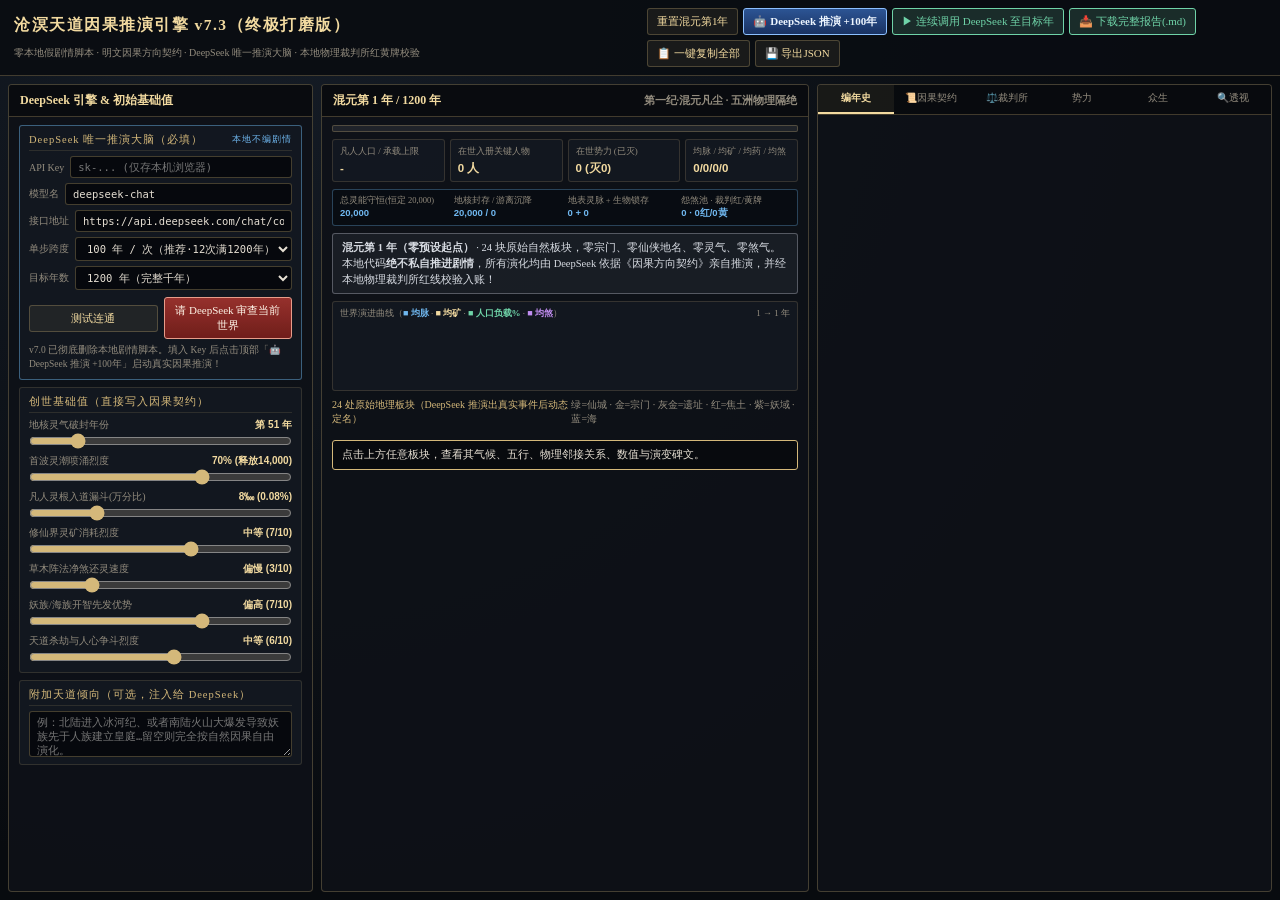
==== commit 38660a0a: "feat(lab): v7.3 dynamic causal laws, land chokepoints, black-swan dice, realm anchors & clean dead-t" ====
--- a/tiandao_lab.html
+++ b/tiandao_lab.html
@@ -3,7 +3,7 @@
 <head>
 <meta charset="UTF-8" />
 <meta name="viewport" content="width=device-width, initial-scale=1.0" />
-<title>《沧溟界》天道因果推演引擎 v7.2（毕业版）· 前置物理 Pre-Tick × DeepSeek 真主导 × 物理裁判所</title>
+<title>《沧溟界》天道因果推演引擎 v7.3（终极打磨版）· 动态契约 × 黑天鹅异数 × 陆路咽喉 × 物理裁判所</title>
 <style>
   :root {
     --bg:#080b0f; --panel:rgba(14,18,24,0.94); --card:rgba(20,25,34,0.88);
@@ -132,7 +132,7 @@
 <body>
 <header>
   <div class="brand">
-    <h1>沧溟天道因果推演引擎 v7.2（毕业版）</h1>
+    <h1>沧溟天道因果推演引擎 v7.3（终极打磨版）</h1>
     <span>零本地假剧情脚本 · 明文因果方向契约 · DeepSeek 唯一推演大脑 · 本地物理裁判所红黄牌校验</span>
   </div>
   <div class="top-controls">
@@ -294,15 +294,15 @@
   '飞升': { maxAge:9999, lockE:0 }
 };
 
-// 24 块真·零起点原始自然地理板块（无任何修仙地名！附带严格地理邻接 neighbors[]）
+// 24 块真·零起点原始自然地理板块（无任何修仙地名！含 3 处陆路战略咽喉关隘：E1↔C3 / S1↔C4 / N4↔C1；彼岸孤岛 Y1/Y2 仍隔极渊 O6）
 // [id, rawGeoName, region, climate, elem, arable, initPop, isSea, neighbors]
 const RAW_PLATES = [
-  ['E1','东陆·山地①','east','温润','wood',52,6000,false,['E2','E3']],
+  ['E1','东陆·山地①','east','温润','wood',52,6000,false,['E2','E3','C3']],
   ['E2','东陆·河谷②','east','温润','wood',86,18000,false,['E1','E3','E4']],
   ['E3','东陆·密林③','east','温润','wood',38,2000,false,['E1','E2','E4']],
   ['E4','东陆·海岸④','east','温润','wood',74,16000,false,['E2','E3','O1']],
 
-  ['S1','南陆·暖谷①','south','湿热','fire',68,8000,false,['S2','S3']],
+  ['S1','南陆·暖谷①','south','湿热','fire',68,8000,false,['S2','S3','C4']],
   ['S2','南陆·火山②','south','炽热','fire',18,1200,false,['S1','S3','S4']],
   ['S3','南陆·沃野③','south','湿热','earth',84,20000,false,['S1','S2','S4']],
   ['S4','南陆·南湾④','south','湿热','fire',66,15000,false,['S2','S3','O2']],
@@ -310,12 +310,12 @@
   ['N1','北陆·雪峰①','north','极寒','ice',16,1500,false,['N2','N3']],
   ['N2','北陆·冻原②','north','极寒','ice',24,3000,false,['N1','N3','N4']],
   ['N3','北陆·冰渊③','north','极寒','ice',12,800,false,['N1','N2','N4']],
-  ['N4','北陆·寒原④','north','苦寒','ice',46,12000,false,['N2','N3','O3']],
-
-  ['C1','中陆·大平原①','central','温润','earth',92,42000,false,['C2','C3','C4']],
+  ['N4','北陆·寒原④','north','苦寒','ice',46,12000,false,['N2','N3','C1','O3']],
+
+  ['C1','中陆·大平原①','central','温润','earth',92,42000,false,['C2','C3','C4','N4']],
   ['C2','中陆·河网②','central','温润','earth',88,36000,false,['C1','C3','C4']],
-  ['C3','中陆·高岭③','central','温润','earth',52,9000,false,['C1','C2','C4']],
-  ['C4','中陆·矿丘④','central','干冷','earth',42,11000,false,['C1','C2','C3','O1']],
+  ['C3','中陆·高岭③','central','温润','earth',52,9000,false,['C1','C2','C4','E1']],
+  ['C4','中陆·矿丘④','central','干冷','earth',42,11000,false,['C1','C2','C3','S1','O1']],
 
   ['O1','沧溟·东浅海①','ocean','海风','ocean',48,8000,true,['E4','C4','O2','O4']],
   ['O2','沧溟·南暖海②','ocean','暖海','ocean',42,6000,true,['S4','O1','O5']],
@@ -328,37 +328,47 @@
   ['Y2','彼岸·孤岛峰②','yingzhou','雷暴','earth',14,0,false,['Y1']]
 ];
 
-// 明文因果方向契约（同时渲染给用户看 + 原文注入给 DeepSeek！）
-const CAUSAL_LAWS = [
-  {
-    id:'L1', title:'能量绝对守恒律（总灵能恒定 20,000）',
-    rule:'世界总灵能恒定为 20,000 = 地核沉睡池 + 地表灵脉池 + 生物锁存灵能 + 怨煞池。地核破封年份前，地核池不得提前释放，地表灵脉/灵矿/灵药/煞气均为 0；破封后，灵脉增长只能来自地核释放或煞气净化还灵，绝不可凭空暴涨。'
-  },
-  {
-    id:'L2', title:'气候水土 → 人口与物产方向',
-    rule:'温润沃野承载高、凡人繁衍快，但灵脉易被争夺；极寒/火山/深海凡人稀少，但破封后更易孕育单属性高纯度灵矿（火/冰/水）与强悍妖兽。严寒/天灾/战乱会直接导致凡人锐减。'
-  },
-  {
-    id:'L3', title:'灵脉涌现 → 物种开智与修士漏斗',
-    rule:'灵气破封后，草木生灵、山海野兽最先感灵开智化妖（尤以海洋与荒野为甚）；凡人仅按极低漏斗率诞生灵根者，从散修→修真世家→开宗立派需经历漫长积累。允许妖族/海族/魔道先于人族称霸，绝不强行偏袒人族。'
-  },
-  {
-    id:'L4', title:'资源消耗 → 枯竭崩解与扩张冲动',
-    rule:'宗门与高阶修士聚集会持续消耗所在板块的灵矿与灵药。若某板块矿/药趋近枯竭（<10），势力必陷入衰落、内斗分裂、向邻接板块发起抢矿战争，或彻底崩解化作【古宗遗址】。'
-  },
-  {
-    id:'L5', title:'物理邻接隔离 & 大航海科技锁',
-    rule:'在诞生元婴级御空大能或跨洋灵舟正式解锁【大航海】前，五洲七海严格物理隔绝！任何势力扩张、征伐、通商、迁徙只能发生在 neighbors[] 邻接板块之间，严禁跨洲隔空打仗（违者会被物理裁判所直接驳回）。'
-  },
-  {
-    id:'L6', title:'杀戮积煞 → 生态魔化与人格演化',
-    rule:'战争、屠城、妖兽食人会将纯净灵气转化为怨煞（sha↑）；当板块煞气 ≥ 55 时，凡人锐减、灵草异变为毒瘴魔花、野兽化凶妖、催生鬼魔邪修。关键人物的 8 维人格、智商/情商/悟性与既往记忆将真实左右其历史抉择。'
-  },
-  {
-    id:'L7', title:'自然负反馈恢复 & 破而后立（打破热寂死局）',
-    rule:'任何板块一旦无人无妖且停战荒废，煞气会按净煞还灵率缓慢还原为纯净灵脉，百年地质变动与野生草木会逐步再生灵矿与野药；同时，古宗遗址发掘、末法绝境催生新流派/新势力、以及百年积淀冲击元婴解锁大航海，皆是推动历史滚滚向前的合法因果。'
-  }
-];
+// 动态明文因果方向契约（严禁死文案架空玩家滑块！L3 随 妖海先发 & 入道漏斗 实时动态变化）
+function getCausalLaws(p) {
+  let l3Rule;
+  if (p.yaoLv <= 4 && p.entryBp >= 15) {
+    l3Rule = `当前玩家设定【妖海先发极低(${p.yaoLv}/10) + 凡人入道漏斗极高(${p.entryBp}‱)】：灵气破封后，人族凡人灵根井喷！人族修真世家与正统修仙宗门（如剑宗、丹谷、道庭）将率先在四大沃野大兴称霸；山海妖兽开智迟缓、处于弱势蛰伏或沦为灵宠/猎物。`;
+  } else if (p.yaoLv >= 7) {
+    l3Rule = `当前玩家设定【妖海先发极强(${p.yaoLv}/10)】：灵气破封后，草木生灵与山海野兽最先感灵开智化妖，妖庭海国率先占据山林海洋称霸；人族按 ${p.entryBp}‱ 漏斗艰难起步，需从散修→世家→开宗逐步抗争。`;
+  } else {
+    l3Rule = `当前玩家设定【人妖并起(${p.yaoLv}/10 · 入道${p.entryBp}‱)】：灵气破封后，人族在沃野平原加速孕育修真世家与修仙宗门，妖族/海族在深林火山与沧溟大洋同步崛起，人、妖、海、魔多极竞逐。`;
+  }
+  return [
+    {
+      id:'L1', title:'严格 5 池能量守恒律（总灵能恒定 20,000）',
+      rule:'世界总灵能恒定 20,000 = 地核封存(只泄不增) + 天地游离 + 地表灵脉 + 生物锁存 + 怨煞。破封年份前不得提前释放地核或增长灵脉。'
+    },
+    {
+      id:'L2', title:'气候水土与陆路咽喉关隘',
+      rule:'温润沃野人口繁衍快；极寒/火山/深海凡人稀少但盛产高纯单属性灵矿。东中(E1↔C3)、南中(S1↔C4)、北中(N4↔C1)为三大陆路战略咽喉关隘，兵家必争；跨海及彼岸孤岛(Y1/Y2)在大航海解锁前严格隔绝。'
+    },
+    {
+      id:'L3', title:'物种兴衰与宗门/妖庭崛起方向（随滑块动态生效）',
+      rule:l3Rule
+    },
+    {
+      id:'L4', title:'资源消耗 → 枯竭崩解与扩张冲动',
+      rule:'宗门与高阶修士聚集会消耗灵矿与灵药。若某板块矿/药趋近枯竭（<10），势力必陷入衰落、内斗分裂、争夺邻接咽喉矿脉，或彻底崩解化作【古宗遗址】。'
+    },
+    {
+      id:'L5', title:'凡人—修士政治经济供应链（暴政负反馈）',
+      rule:'凡人是灵根苗子、灵矿开采与灵稻供奉的根本来源。善待凡人的宗门/世家人才与财税源源不断；血祭屠城或重税压榨虽可短期速成邪功，但必自断灵根供应链、引发凡人外逃邻邦与散修叛离。'
+    },
+    {
+      id:'L6', title:'杀戮积煞 → 生态魔化与自然负反馈恢复',
+      rule:'战乱与屠杀产生怨煞（sha↑），煞气 ≥ 55 时凡人锐减、灵草化魔花、催生鬼魔邪修；但荒废停战板块会由前置物理引擎自动净煞还灵并缓慢再生野药与地质新矿，绝不陷入死水热寂。'
+    },
+    {
+      id:'L7', title:'修仙境界突破时间锚点（打破千年全筑基）',
+      rule:'在灵脉 ≥ 45 的丰沛大洲：破封 100~300 年以炼气/筑基为主、偶现首位金丹；300~600 年大宗门/大妖庭必诞生多位【金丹老祖】坐镇，偶现【元婴大能】；600~1200 年必现【元婴/化神尊者】主导跨洲争霸、开宗立教或破界飞升！'
+    }
+  ];
+}
 
 let SIM = null;
 let selectedNodeId = 'C1';
@@ -422,21 +432,45 @@
   const nodeMap = Object.fromEntries(nodes.map(n => [n.id, n]));
 
   SIM = {
-    version:'7.2',
+    version:'7.3',
     year:1, maxYears:p.maxYears,
     awakened:false, seaTechUnlocked:false,
     eraName:'第一纪·混元凡尘',
     totalEnergy:20000, coreEnergy:20000,
     nodes, nodeMap,
     factions:[], people:[], createdArts:[],
-    chronicles:[{ year:1, tag:'创世', text:'混元第1年：20,000 单位太古灵能全数封存于星核地底；地表 24 块自然地理板块无灵、无煞、无宗门、无仙侠地名，五洲七海物理隔绝。等待 DeepSeek 依据《因果方向契约》启动真实推演。' }],
+    chronicles:[{ year:1, tag:'创世', text:'混元第1年：20,000 单位太古灵能全数封存于星核地底；地表 24 块自然地理板块（含东中/南中/北中三大陆路咽喉关隘）无灵、无煞、无宗门、无仙侠地名。等待 DeepSeek 依据《动态因果契约》启动真实推演。' }],
     refereeLogs:[],
     redCards:0, yellowCards:0,
     wireLogs:[],
+    blackSwans:[],
+    eraSnapshots:[],
     historyMetrics:[]
   };
   recordMetric();
   renderAll();
+}
+
+// ===== 天道异数骰子（打破大模型均值回归，约 35% 概率注入黑天鹅事件） =====
+function rollBlackSwan(startY, endY, p) {
+  if (!SIM.awakened) return null;
+  const prob = 0.25 + (p.chaosLv / 10) * 0.25; // 30% ~ 50%
+  if (Math.random() > prob) return null;
+  const pick = arr => arr[Math.floor(Math.random() * arr.length)];
+  const landNodes = SIM.nodes.filter(n => !n.isSea);
+  const nd = pick(landNodes);
+  const borderNd = pick(SIM.nodes.filter(n => ['E1','C3','C4','S1','N4','C1','E4','O1'].includes(n.id)));
+  const ruins = SIM.nodes.filter(n => n.stage === 'sect_ruin' || n.stage === 'ghost_domain');
+  const pool = [
+    { kind:'天外陨星', text:`天外星辰坠落于【${nd.id}:${nd.name}】！剧烈冲击导致当地凡人死伤与煞气暴涨，却在陨坑深处砸出一条稀世高纯灵矿（mineral_delta:+35），引来邻接势力疯狂觊觎！` },
+    { kind:'跨种族混血奇胎', text:`【0.5% 天道彩蛋触发】在海陆/人妖交界板块【${borderNd.id}:${borderNd.name}】，诞生一例罕见的「半妖异胎」（人族与妖族/海族血脉结合），悟性与体质皆属万年难遇，其身世必在两族间掀起轩然大波！` },
+    { kind:'灵瘟与地脉大震', text:`【${nd.id}:${nd.name}】突发罕见地脉大震与异变灵瘟，数万凡人折损或被迫大举逃难至邻接板块，原有势力根基动摇！` },
+    { kind:'古宗秘宝现世', text:`${ruins.length ? `古遗址【${pick(ruins).id}:${pick(ruins).name}】` : `【${nd.id}:${nd.name}】`}深处禁制松动，一件上古造化残宝/残缺仙经重现天日，引得各方势力与散修蜂拥争夺！` },
+    { kind:'绝世奇才顿悟破境', text:`在【${nd.id}:${nd.name}】诞生一位出身微末却悟性通天的绝世奇才，本轮连破大境（直冲金丹/元婴），亲手改写所在大洲的势力格局！` }
+  ];
+  const ev = pick(pool);
+  SIM.blackSwans.unshift({ span:`第${startY}~${endY}年`, ...ev });
+  return ev;
 }
 
 // ===== 前置确定性物理引擎 Pre-Tick（在呼叫 DeepSeek 之前执行，确保双方看到同一份物理真相！） =====
@@ -529,10 +563,17 @@
     avgSha:+(n.reduce((s,x)=>s+x.sha, 0) / n.length).toFixed(1),
     en
   });
-}
-
-// ===== 构建发给 DeepSeek 的完整《因果契约 + 前置物理基准 + 全量 24 板块账本》Prompt =====
-function buildEpochPrompt(startY, endY, p, preTickSummary = '') {
+  // 保存多纪元切入快照（供主游戏未来支持 CK3 式多时间点开局！）
+  if (SIM.year === 1 || SIM.year % 200 === 1 || SIM.year >= SIM.maxYears) {
+    SIM.eraSnapshots.push({
+      year:SIM.year, eraName:SIM.eraName, seaTechUnlocked:SIM.seaTechUnlocked,
+      pop:totalPop, aliveFac:aliveF.map(f=>f.name), avgSha:+(n.reduce((s,x)=>s+x.sha,0)/n.length).toFixed(1)
+    });
+  }
+}
+
+// ===== 构建发给 DeepSeek 的完整《动态因果契约 + 前置物理基准 + 天道异数 + 全量 24 板块账本》Prompt =====
+function buildEpochPrompt(startY, endY, p, preTickSummary = '', blackSwan = null) {
   const en = calcConservation();
   const plateLines = SIM.nodes.map(n =>
     `${n.id}|${n.name}(${n.region}/${n.climate}/${n.elem})|形态:${n.stage}|归属:${n.owner||'无主'}|凡人:${n.pop}/${getNodeCap(n)}|脉:${n.leyline} 矿:${n.mineral} 药:${n.herb} 煞:${n.sha}|生态:${n.flora}/${n.fauna}|邻接:[${n.neighbors.join(',')}]`
@@ -543,15 +584,17 @@
     return `- ${f.name} [${f.kind}] 掌舵:${f.leader} 国策:${f.policy} 控地:[${owned}] (建于第${f.born}年)`;
   }).join('\n') || '（当前尚无任何修真世家、宗门、妖庭或魔道势力）';
 
+  const deadFacList = SIM.factions.filter(f=>!f.alive).map(f => `${f.name}(第${f.fallen}年灭)`).join('、') || '无';
+
   const peopleLines = SIM.people.filter(c=>c.alive).slice(0, 18).map(c =>
     `- ${c.name} [${c.species}·${c.realm}] 龄:${c.age}/${c.maxAge} 居:${c.plateId} 属:${c.faction} IQ:${c.iq}/EQ:${c.eq}/悟:${c.daoWit} 性格:${c.persLabel} 记忆:${(c.memories||[]).slice(-2).join('；')}`
   ).join('\n') || '（当前尚无载入史册的在世关键人物）';
 
-  const deadList = SIM.people.filter(c=>!c.alive).slice(-32).map(c => `${c.name}(${c.realm}·已故)`).join('、') || '无';
+  const deadList = SIM.people.filter(c=>!c.alive).slice(-36).map(c => `${c.name}(${c.realm}·已故)`).join('、') || '无';
   const vacantFacs = SIM.factions.filter(f=>f.alive && f.leader.includes('空缺')).map(f=>f.name).join('、');
 
   const recentHist = SIM.chronicles.slice(0, 8).map(c => `[第${c.year}年·${c.tag}] ${c.text}`).join('\n');
-  const lawsText = CAUSAL_LAWS.map(l => `${l.id}. ${l.title}：${l.rule}`).join('\n');
+  const lawsText = getCausalLaws(p).map(l => `${l.id}. ${l.title}：${l.rule}`).join('\n');
 
   const hasHighCult = SIM.people.some(c => c.alive && ['金丹','元婴','化神','合道'].includes(c.realm));
   const seaWindowOpen = SIM.awakened && !SIM.seaTechUnlocked && (hasHighCult || endY >= p.awakeYear + 280);
@@ -560,10 +603,16 @@
     ? `【本轮核心节点】：本时段（第 ${startY}~${endY} 年）跨过了设定的地核破封年份（第 ${p.awakeYear} 年）！请将 core_release 设为约 ${Math.round(20000 * p.surgePct / 100)}，并在 plate_updates 中为各地块合理分配破封后的灵脉、灵矿、灵药及万物开智变化！`
     : (!SIM.awakened
       ? `【本轮红线】：尚未到达地核破封年份（第 ${p.awakeYear} 年）！core_release 必须为 0，所有板块的 leyline/mineral/herb/sha 必须保持 0，只允许凡人自然繁衍、迁徙、聚落成镇、严寒饥荒等纯凡俗演化！`
-      : `【本轮状态】：灵气已破封，地核封存池剩余 ${en.core}、天地游离沉降灵能 ${en.ambient}。下方 24 板块已包含本轮前置物理结算（自然人口增长/宗门基础矿耗/荒废净煞回暖/人物老化），请在此基准上专注推演战争、开宗、灭门、突破、奇遇等历史变局！`);
+      : `【本轮状态】：灵气已破封，地核封存池剩余 ${en.core}、天地游离沉降灵能 ${en.ambient}。下方 24 板块已包含本轮前置物理结算（全界自然人口增长/宗门基础矿耗/荒废净煞回暖/人物老化），请在此基准上专注推演历史大变局！`);
+
+  const seaBanner = SIM.seaTechUnlocked
+    ? `【大航海已全面连通！】：五洲七海与彼岸孤岛均已打破海路隔绝！严禁再写“大航海未启/五洲隔绝”，请真实推演跨海商贸、远洋争霸或对彼岸孤岛(Y1/Y2)的探索！`
+    : (seaWindowOpen
+      ? `【大航海解锁评估窗口已开启】：灵气破封已逾数百年（或已现高阶修士），若本轮诞生元婴大能御空渡海、或临海巨城/海族造出跨洋灵舟，可将 sea_tech_unlocked 设为 true！`
+      : `【海路隔绝状态】：大航海尚未解锁，严禁跨海占领；陆地势力禁占海域，海族禁占内陆（但陆地四大洲可通过东中E1↔C3、南中S1↔C4、北中N4↔C1三大陆路咽喉关隘交互征伐！）。`);
 
   return `你是《沧溟界》唯一的天道推演引擎。本地物理层已先完成确定性基础物理演算，并将在你输出后充当“物理裁判所”校验红线。
-请严格根据下方【创世基础参数】、【明文因果方向契约】与【前置物理结算后的全量 24 板块账本】，推演 第 ${startY} 年 → 第 ${endY} 年（共 ${endY - startY} 年）的历史大变局！
+请严格根据下方【创世基础参数】、【动态因果契约】与【前置物理结算后的全量 24 板块账本】，推演 第 ${startY} 年 → 第 ${endY} 年（共 ${endY - startY} 年）的历史大变局！
 
 【一、创世基础参数（1~10 刻度中 1=极低/缓慢，5=均衡，10=极高/剧烈）】
 - 地核灵气破封年份：第 ${p.awakeYear} 年 | 首波喷涌烈度：${p.surgePct}% (占总灵能 20,000 的百分比)
@@ -572,36 +621,40 @@
 - 妖族/海族开智先发优势：${p.yaoLv}/10 | 天道杀劫与争斗烈度：${p.chaosLv}/10
 ${p.customLaw ? `- 玩家附加天道倾向：${p.customLaw}` : ''}
 
-【二、明文因果方向契约（什么影响什么，必须遵守）】
+【二、动态明文因果契约（必须严格遵守，尤其是 L3 与 L7！）】
 ${lawsText}
 
 【三、本轮前置物理基准态（第 ${startY} → ${endY} 年）】
-- 当前纪元：${SIM.eraName} | 灵气破封：${SIM.awakened ? '已破封' : '未破封'} | 大航海连通：${SIM.seaTechUnlocked ? '已连通（允许跨洲渡海）' : '未解锁（严禁跨洲；且陆地势力禁占海域、海族禁占内陆！）'}
+- 当前纪元：${SIM.eraName} | 灵气破封：${SIM.awakened ? '已破封' : '未破封'}
+- ${seaBanner}
 - 严格 5 池守恒（总计 20,000）：地核封存 ${en.core} + 天地游离 ${en.ambient} + 地表灵脉 ${en.surf} + 生物锁存 ${en.locked} + 怨煞 ${en.shaE}
 - 前置物理结算摘要：${preTickSummary || '无'}
 - ${awakeHint}
-${seaWindowOpen ? `- 【大航海解锁评估窗口已开启】：灵气破封已逾数百年（或已现高阶修士），若本轮诞生元婴大能御空渡海、或临海巨城/海族造出跨洋灵舟，可将 sea_tech_unlocked 设为 true 并打破五洲隔离！` : ''}
-${vacantFacs ? `- 【掌舵空缺提醒】：以下在世势力掌舵者已故，请本轮为它们推举全新在世继任者（先在 people_ops 中 birth，再在 faction_ops 中 update），或让其内乱分裂/覆灭：${vacantFacs}` : ''}
-
-【四、全量 24 处地理板块账本（已含本轮基础增长/矿耗/净煞，你的 delta 将叠加于此）】
+${blackSwan ? `- 【⚡ 本轮天道异数（不可抗黑天鹅，必须纳入本轮推演并引发连锁反应！）】：[${blackSwan.kind}] ${blackSwan.text}` : ''}
+${vacantFacs ? `- 【掌舵空缺提醒】：以下在世势力掌舵者已故，请本轮为它们推举**全新原创名字**的在世继任者（先在 people_ops 中 birth，再在 faction_ops 中 update），或让其内乱分裂/覆灭：${vacantFacs}` : ''}
+
+【四、全量 24 处地理板块账本（和平自然人口增长已算完，你的 pop_delta 仅填战乱/屠杀/逃难等非自然变动，和平板块请填 0！）】
 ${plateLines}
 
 【五、当前在世势力】
 ${facLines}
 
-【六、当前在世关键人物】
+【六、已灭势力禁复活名单（严禁用原名复活！若在遗址重建，必须另起全新宗门名！）】
+${deadFacList}
+
+【七、当前在世关键人物】
 ${peopleLines}
 
-【七、已故禁写黑名单（绝对禁止复活、掌舵、创法或继续出现在事件中！）】
+【八、已故禁写黑名单（绝对禁止复活、掌舵、创法，且严禁新人物复用旧名或只加“子”字敷衍！）】
 ${deadList}
 
-【八、近期编年史（仅供参考背景，严禁逐字复读！）】
+【九、近期编年史（仅供参考背景，严禁逐字复读！）】
 ${recentHist}
 
 【输出铁律】
-1. 允许演化出极端世界（如妖海称霸、魔道煞土、末法孤岛、宗门垄断），完全尊重因果，不要强行写成套路化“正邪平衡”。
-2. **严禁复读机**：严禁照搬上轮的编年史或碑文原话！每轮必须推进至少 1~2 项**实质性历史转折**（新势力/新流派诞生、遗址复兴、旧妖庭分裂、回暖荒土重聚人烟、高阶突破元婴、尝试渡海解锁大航海、跨种族混血等）。
-3. **严禁写活死人**：严禁让【已故禁写黑名单】里的任何名字继续掌舵、创法或参战！人物侧重记录可跨轮存续的**筑基/金丹/元婴及以上长生修士**（凡人奇才若载入史册，可在本轮内完成一生并标 op:"die" 留下传承）。
+1. 严格遵循玩家滑块与 L3（若妖海先发低+入道漏斗高，必须让人族修真世家与正统修仙宗门大兴；反之才让妖海先兴），并遵循 L7 境界时间锚点（破封 300 年后必现多位金丹老祖，600 年后必现元婴/化神大能！）。
+2. **严禁重复加人口**：和平板块的自然增长已由前置物理引擎算完，`pop_delta` 填 `0` 即可，只有发生战争死伤、血祭屠杀、瘟疫或跨板块大迁徙时才填非零 `pop_delta`！
+3. **严禁复读机 & 严禁写活死人**：每轮必须推进至少 1~2 项实质性历史转折；严禁复用【已故禁写黑名单】与【已灭势力名单】里的原名！
 4. **功法不重名**：不要反复创建《某诀·续篇》之类的重复功法。
 5. 仅输出**严格合法的纯 JSON 对象**（不要 markdown 代码块，不要额外解释），字段结构如下：
 {
@@ -950,11 +1003,14 @@
   }
 
   const deadNamesForScan = SIM.people.filter(c => !c.alive && c.name.length >= 2).map(c => c.name);
-  const memorialRe = /(遗志|遗法|遗诀|后人|之子|之孙|故居|曾|昔年|陨落|坐化|寿终|寿尽|老死|战死|追念|先祖|传承|旧部|墓)/;
+  const memorialRe = /(遗志|遗法|遗诀|后人|之子|之孙|故居|曾|昔年|陨落|坐化|寿终|寿尽|老死|战死|追念|先祖|传承|旧部|墓|暴毙|已故)/;
+  const escRe = s => s.replace(/[.*+?^${}()|[\]\\]/g, '\\$&');
   const scanDeadText = txt => {
     let flagged = txt;
     for (const dn of deadNamesForScan) {
-      if (flagged.includes(dn) && !memorialRe.test(flagged)) {
+      // 排除子串误报（如 血鳞 误伤 血鳞子/血鳞部，澜沧 误伤 澜沧子！）
+      const re = new RegExp(escRe(dn) + '(?![子部庭宗门谷城山海岛族盟会阁殿宫])');
+      if (re.test(flagged) && !memorialRe.test(flagged)) {
         addRef('黄牌', `【史书死人预警】编年史文本疑似将已故人物【${dn}】写成在世行动，已自动加注警示标签。`);
         flagged = `[疑误:已故者${dn}] ` + flagged;
         break;
@@ -1013,13 +1069,14 @@
     coreEnergy: SIM.coreEnergy, year: SIM.year
   });
   const preTickSummary = runPhysicsPreTick(startY, endY, p);
-  const prompt = buildEpochPrompt(startY, endY, p, preTickSummary);
+  const blackSwan = rollBlackSwan(startY, endY, p);
+  const prompt = buildEpochPrompt(startY, endY, p, preTickSummary, blackSwan);
 
   isBusy = true;
   updateAutoBtns();
   const hb = document.getElementById('health-box');
   hb.className = 'health-box busy';
-  hb.innerHTML = `<b>🤖 DeepSeek 正在亲自推演第 ${startY} → ${endY} 年……</b> 已先完成确定性物理 Pre-Tick（${preTickSummary}），正将全量 24 板块基准与 7 条因果契约发给 DeepSeek…`;
+  hb.innerHTML = `<b>🤖 DeepSeek 正在亲自推演第 ${startY} → ${endY} 年……</b> ${blackSwan ? `<span style="color:#ffd299;">⚡ 触发天道异数【${blackSwan.kind}】！</span>` : ''}已先完成前置物理 Pre-Tick，正将动态因果契约与全量 24 板块基准发给 DeepSeek…`;
   st.style.color = '#f2daa0';
   st.textContent = `DeepSeek 推演中：第 ${startY} → ${endY} 年…`;
 
@@ -1158,8 +1215,9 @@
       `<div class="log-item"><span class="tag t-${c.tag}">${c.tag}</span><div><b style="color:var(--gold-hi);">第${c.year}年</b> · ${c.text}</div></div>`
     ).join('');
   } else if (activeTab === 'contract') {
-    rb.innerHTML = `<div class="rule-card" style="border-color:rgba(112,184,240,0.45);"><b>v7.2 毕业版核心机制（前置物理 Pre-Tick × DeepSeek 真主导 × 裁判所）</b><br/>每轮推进前，本地物理层先确定性结算人口增长、占领区基础矿耗、荒废区净煞还灵与人物自然老化（双方看到同一份真相）；再将 7 条明文因果契约 + 全量 24 板块基准发给 DeepSeek 推演历史大变局；最后由物理裁判所校验陆海隔离、5 池能量守恒、死人黑名单与功法去重！</div>`
-      + CAUSAL_LAWS.map(l => `<div class="rule-card"><b>${l.id}. ${l.title}</b><br/>${l.rule}</div>`).join('');
+    const dynLaws = getCausalLaws(getParams());
+    rb.innerHTML = `<div class="rule-card" style="border-color:rgba(112,184,240,0.45);"><b>v7.3 终极打磨版（动态契约 × 黑天鹅异数 × 陆路咽喉 × 物理裁判所）</b><br/>左侧滑块会<strong>实时改写下方 L3 因果契约</strong>，彻底杜绝死文案架空玩家参数！每轮先执行前置物理 Pre-Tick，并有概率掷出「天道异数（天外陨星/混血奇胎/灵瘟/秘宝）」打破平滑均值回归，再交给 DeepSeek 推演历史大变局！</div>`
+      + dynLaws.map(l => `<div class="rule-card"><b>${l.id}. ${l.title}</b><br/>${l.rule}</div>`).join('');
   } else if (activeTab === 'referee') {
     rb.innerHTML = SIM.refereeLogs.length
       ? SIM.refereeLogs.slice(0, 80).map(r => `<div class="log-item"><span class="tag t-${r.level}">${r.level}</span><div><b style="color:var(--gold-hi);">第${r.year}年</b> · ${r.text}</div></div>`).join('')
@@ -1194,7 +1252,7 @@
   const m = SIM.historyMetrics[SIM.historyMetrics.length - 1];
   const p = getParams();
   const lines = [
-    `# 《沧溟天道因果推演 v7.2》全量世界报告（第 1 → ${SIM.year} 年）`,
+    `# 《沧溟天道因果推演 v7.3》全量世界报告（第 1 → ${SIM.year} 年）`,
     ``,
     `## 一、核心指标与创世参数`,
     `- 时代：${SIM.eraName} | 灵气破封：${SIM.awakened ? '已破封' : '未破封'} | 大航海：${SIM.seaTechUnlocked ? '已连通' : '物理隔绝'}`,
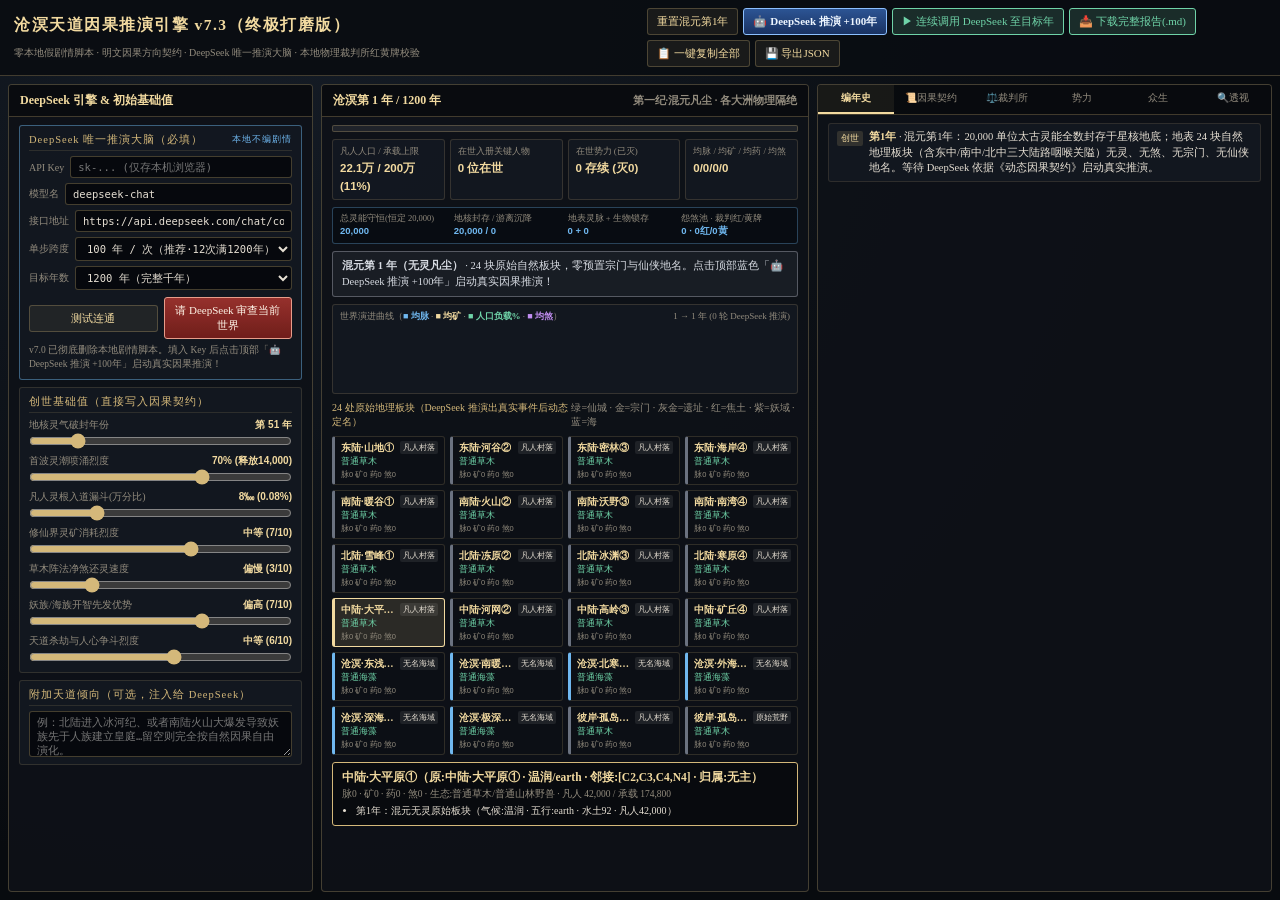
==== commit 55ca120c: "fix(lab): escape backtick in v7.3 prompt template & verify all tests pass" ====
--- a/tiandao_lab.html
+++ b/tiandao_lab.html
@@ -653,7 +653,7 @@
 
 【输出铁律】
 1. 严格遵循玩家滑块与 L3（若妖海先发低+入道漏斗高，必须让人族修真世家与正统修仙宗门大兴；反之才让妖海先兴），并遵循 L7 境界时间锚点（破封 300 年后必现多位金丹老祖，600 年后必现元婴/化神大能！）。
-2. **严禁重复加人口**：和平板块的自然增长已由前置物理引擎算完，`pop_delta` 填 `0` 即可，只有发生战争死伤、血祭屠杀、瘟疫或跨板块大迁徙时才填非零 `pop_delta`！
+2. **严禁重复加人口**：和平板块的自然增长已由前置物理引擎算完，pop_delta 填 0 即可，只有发生战争死伤、血祭屠杀、瘟疫或跨板块大迁徙时才填非零 pop_delta！
 3. **严禁复读机 & 严禁写活死人**：每轮必须推进至少 1~2 项实质性历史转折；严禁复用【已故禁写黑名单】与【已灭势力名单】里的原名！
 4. **功法不重名**：不要反复创建《某诀·续篇》之类的重复功法。
 5. 仅输出**严格合法的纯 JSON 对象**（不要 markdown 代码块，不要额外解释），字段结构如下：
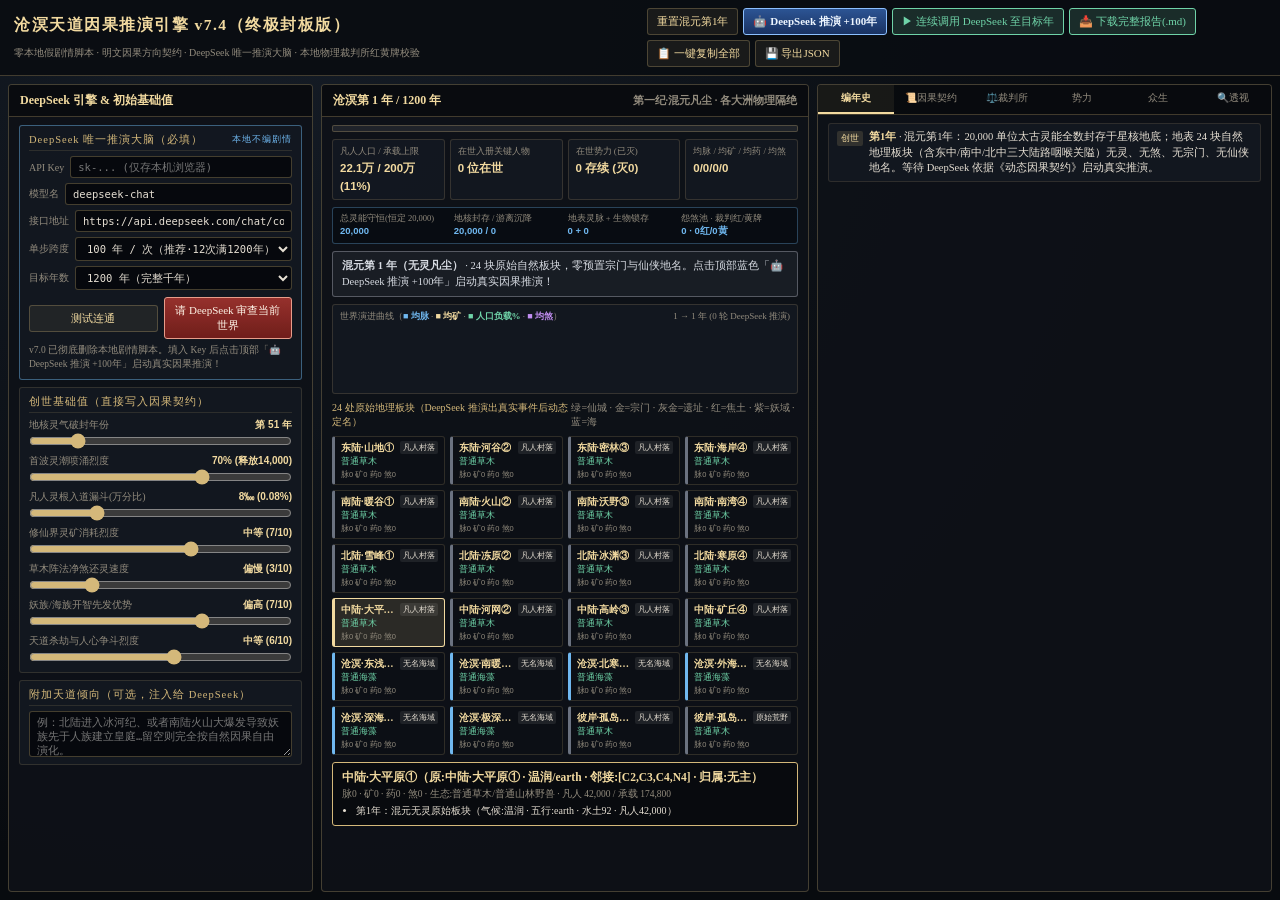
==== commit 4802678f: "feat(lab): v7.4 final seal — auto-spread awakening qi, ascend realm gate & hard exhaustion collapse" ====
--- a/tiandao_lab.html
+++ b/tiandao_lab.html
@@ -3,7 +3,7 @@
 <head>
 <meta charset="UTF-8" />
 <meta name="viewport" content="width=device-width, initial-scale=1.0" />
-<title>《沧溟界》天道因果推演引擎 v7.3（终极打磨版）· 动态契约 × 黑天鹅异数 × 陆路咽喉 × 物理裁判所</title>
+<title>《沧溟界》天道因果推演引擎 v7.4（终极封板版）· 自动铺灵 × 硬崩解 × 飞升红线</title>
 <style>
   :root {
     --bg:#080b0f; --panel:rgba(14,18,24,0.94); --card:rgba(20,25,34,0.88);
@@ -132,7 +132,7 @@
 <body>
 <header>
   <div class="brand">
-    <h1>沧溟天道因果推演引擎 v7.3（终极打磨版）</h1>
+    <h1>沧溟天道因果推演引擎 v7.4（终极封板版）</h1>
     <span>零本地假剧情脚本 · 明文因果方向契约 · DeepSeek 唯一推演大脑 · 本地物理裁判所红黄牌校验</span>
   </div>
   <div class="top-controls">
@@ -432,7 +432,7 @@
   const nodeMap = Object.fromEntries(nodes.map(n => [n.id, n]));
 
   SIM = {
-    version:'7.3',
+    version:'7.4',
     year:1, maxYears:p.maxYears,
     awakened:false, seaTechUnlocked:false,
     eraName:'第一纪·混元凡尘',
@@ -478,7 +478,30 @@
   const stepSpan = endY - startY;
   const spanMul = stepSpan / 50;
   const notes = [];
-  let popNet = 0, healedPlates = 0, agedOut = [];
+  let popNet = 0, healedPlates = 0, agedOut = [], collapsedFacs = [];
+
+  // 0. 地核破封物理铺灵（彻底解决 55% 灵能悬空在游离池！破封瞬间将 75% 喷涌灵能按地貌物理铺洒至 24 板块）
+  if (!SIM.awakened && endY >= p.awakeYear) {
+    SIM.awakened = true;
+    const release = Math.min(SIM.coreEnergy, Math.round(20000 * p.surgePct / 100));
+    SIM.coreEnergy -= release;
+    const targetSurfE = release * 0.75;
+    const targetTotalLey = targetSurfE / LEY_ENERGY_UNIT;
+    const weights = SIM.nodes.map(nd => {
+      let w = 0.8 + (nd.arable / 120);
+      if (nd.elem === 'fire' || nd.elem === 'ice' || nd.id === 'O5' || nd.id === 'O6') w += 0.35;
+      return w;
+    });
+    const wSum = weights.reduce((a, b) => a + b, 0);
+    SIM.nodes.forEach((nd, i) => {
+      nd.leyline = Math.max(22, Math.min(92, Math.round((weights[i] / wSum) * targetTotalLey)));
+      nd.mineral = Math.max(28, Math.min(90, Math.round(nd.leyline * (nd.elem === 'fire' || nd.elem === 'ice' || nd.elem === 'earth' ? 1.15 : 0.85))));
+      nd.herb = nd.isSea && nd.arable < 15 ? Math.round(nd.leyline * 0.45) : Math.max(20, Math.min(90, Math.round(nd.arable * 0.7 + nd.leyline * 0.35)));
+      nd.flora = nd.isSea ? '初生海灵藻' : '初生灵草灵木';
+      nd.fauna = nd.isSea ? '感灵海兽群' : '感灵山林野兽';
+    });
+    notes.push(`地核破封释放 ${release} 灵能（75% 已物理铺洒至 24 板块，均脉跃升至 ${(SIM.nodes.reduce((s,n)=>s+n.leyline,0)/24).toFixed(1)}）`);
+  }
 
   SIM.nodes.forEach(nd => {
     const cap = getNodeCap(nd);
@@ -539,9 +562,31 @@
     }
   });
 
+  // 5. 连续枯竭硬崩解压力（彻底消除“1200 年零势力灭门”！）
+  if (SIM.awakened) {
+    SIM.factions.forEach(f => {
+      if (!f.alive) return;
+      const owned = SIM.nodes.filter(n => n.owner === f.name);
+      const avgMin = owned.length ? owned.reduce((s, n) => s + n.mineral, 0) / owned.length : 0;
+      const avgHerb = owned.length ? owned.reduce((s, n) => s + n.herb, 0) / owned.length : 0;
+      if (owned.length === 0 || (avgMin < 10 && avgHerb < 12)) {
+        f.dryEpochs = (f.dryEpochs || 0) + 1;
+        if (f.dryEpochs >= 2) {
+          f.alive = false; f.fallen = endY;
+          owned.forEach(n => { n.owner = null; if (n.stage === 'sect_peak') n.stage = 'sect_ruin'; });
+          collapsedFacs.push(f.name);
+          SIM.chronicles.unshift({ year:endY, tag:'矿竭崩解', text:`【资源枯竭硬崩解】${f.name} 连续两纪元矿药俱竭，弟子散尽、道统崩解，原祖地化作古宗遗址！` });
+        }
+      } else {
+        f.dryEpochs = 0;
+      }
+    });
+  }
+
   notes.push(`全界凡人自然净变动 ${popNet >= 0 ? '+' : ''}${popNet.toLocaleString()}`);
   if (SIM.awakened) notes.push(`生态净煞还灵与地质补矿已前置结算（${healedPlates} 处荒废板块显著回暖）`);
   if (agedOut.length) notes.push(`本轮自然寿终坐化：${agedOut.join('、')}（已自动加入已故禁写名单并清空其原掌舵席位）`);
+  if (collapsedFacs.length) notes.push(`本轮因矿竭硬崩解覆灭：${collapsedFacs.join('、')}`);
   return notes.join('；');
 }
 
@@ -947,9 +992,19 @@
         if (op.memory) existing.memories.push(`第${endY}年陨落：${op.memory}`);
         vacateLeaderIfDead(existing.name, '陨落');
       } else if (op.op === 'ascend') {
-        existing.realm = '飞升'; existing.alive = false;
-        existing.memories.push(`第${endY}年白日飞升：${op.memory || '破界飞升'}`);
-        vacateLeaderIfDead(existing.name, '白日飞升');
+        const canAscend = ['化神', '合道'].includes(existing.realm) || ['化神', '合道'].includes(realm);
+        if (!canAscend) {
+          // 防止 DeepSeek 把“突破金丹/元婴”误标成 ascend 导致活人被当飞升收尸！
+          const targetR = (realm === '飞升' || !REALM_LIFESPAN[realm]) ? '金丹' : realm;
+          existing.realm = targetR;
+          existing.maxAge = Math.round(REALM_LIFESPAN[targetR].maxAge * spMul);
+          if (op.memory) existing.memories.push(`第${endY}年破境${targetR}：${op.memory}`);
+          addRef('黄牌', `【飞升红线纠偏】${existing.name} 尚未修至化神/合道，驳回误标飞升，自动转为破境【${targetR}】继续存活！`);
+        } else {
+          existing.realm = '飞升'; existing.alive = false;
+          existing.memories.push(`第${endY}年白日飞升：${op.memory || '破界飞升'}`);
+          vacateLeaderIfDead(existing.name, '白日飞升');
+        }
       } else {
         existing.realm = realm;
         existing.maxAge = maxAge;
@@ -1066,7 +1121,7 @@
   // 保存回滚快照（若 API 请求失败则无损回滚前置物理 Pre-Tick）
   const rollbackStr = JSON.stringify({
     nodes: SIM.nodes, factions: SIM.factions, people: SIM.people,
-    coreEnergy: SIM.coreEnergy, year: SIM.year
+    coreEnergy: SIM.coreEnergy, year: SIM.year, awakened: SIM.awakened
   });
   const preTickSummary = runPhysicsPreTick(startY, endY, p);
   const blackSwan = rollBlackSwan(startY, endY, p);
@@ -1119,7 +1174,7 @@
     const rb = JSON.parse(rollbackStr);
     SIM.nodes = rb.nodes; SIM.nodeMap = Object.fromEntries(SIM.nodes.map(n => [n.id, n]));
     SIM.factions = rb.factions; SIM.people = rb.people;
-    SIM.coreEnergy = rb.coreEnergy; SIM.year = rb.year;
+    SIM.coreEnergy = rb.coreEnergy; SIM.year = rb.year; SIM.awakened = rb.awakened;
 
     st.style.color = '#ff9d95';
     st.textContent = `推演失败（已回滚至第${startY}年）：${err.message}`;
@@ -1252,7 +1307,7 @@
   const m = SIM.historyMetrics[SIM.historyMetrics.length - 1];
   const p = getParams();
   const lines = [
-    `# 《沧溟天道因果推演 v7.3》全量世界报告（第 1 → ${SIM.year} 年）`,
+    `# 《沧溟天道因果推演 v7.4》全量世界报告（第 1 → ${SIM.year} 年）`,
     ``,
     `## 一、核心指标与创世参数`,
     `- 时代：${SIM.eraName} | 灵气破封：${SIM.awakened ? '已破封' : '未破封'} | 大航海：${SIM.seaTechUnlocked ? '已连通' : '物理隔绝'}`,
